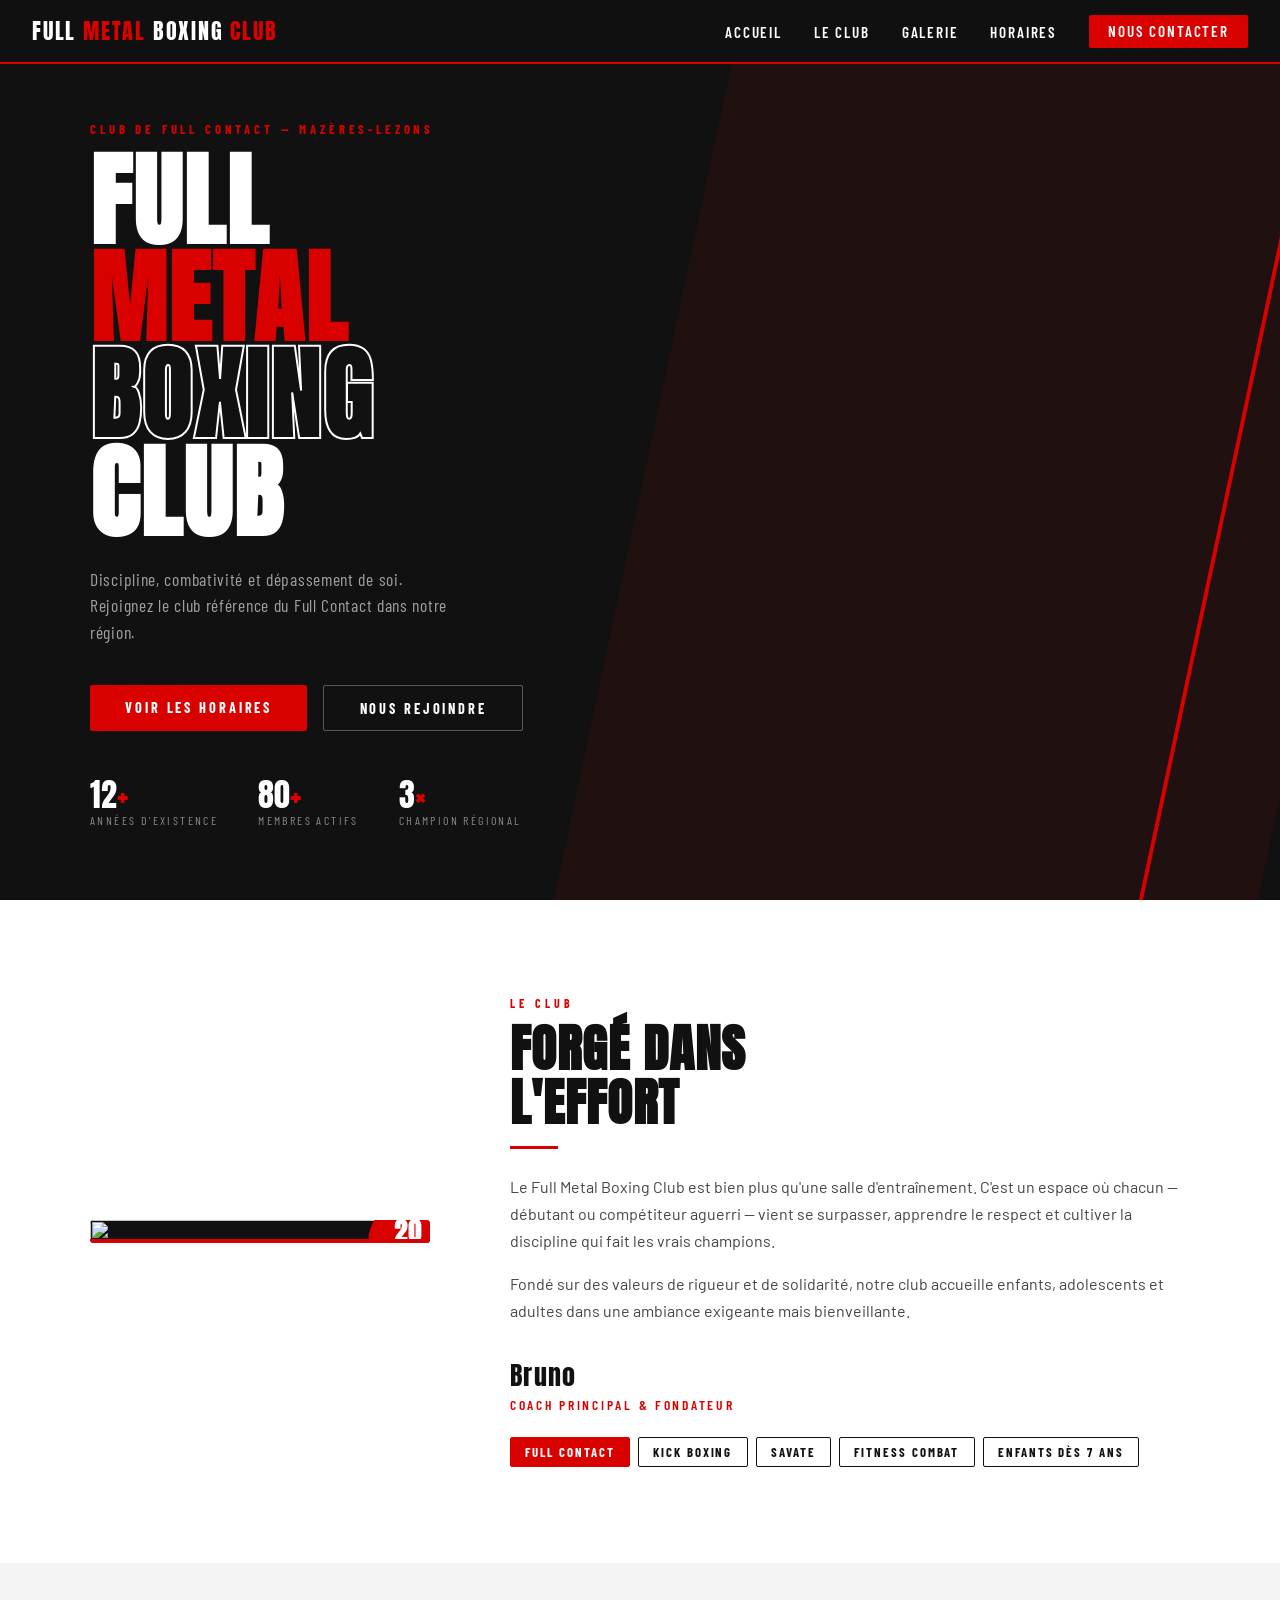
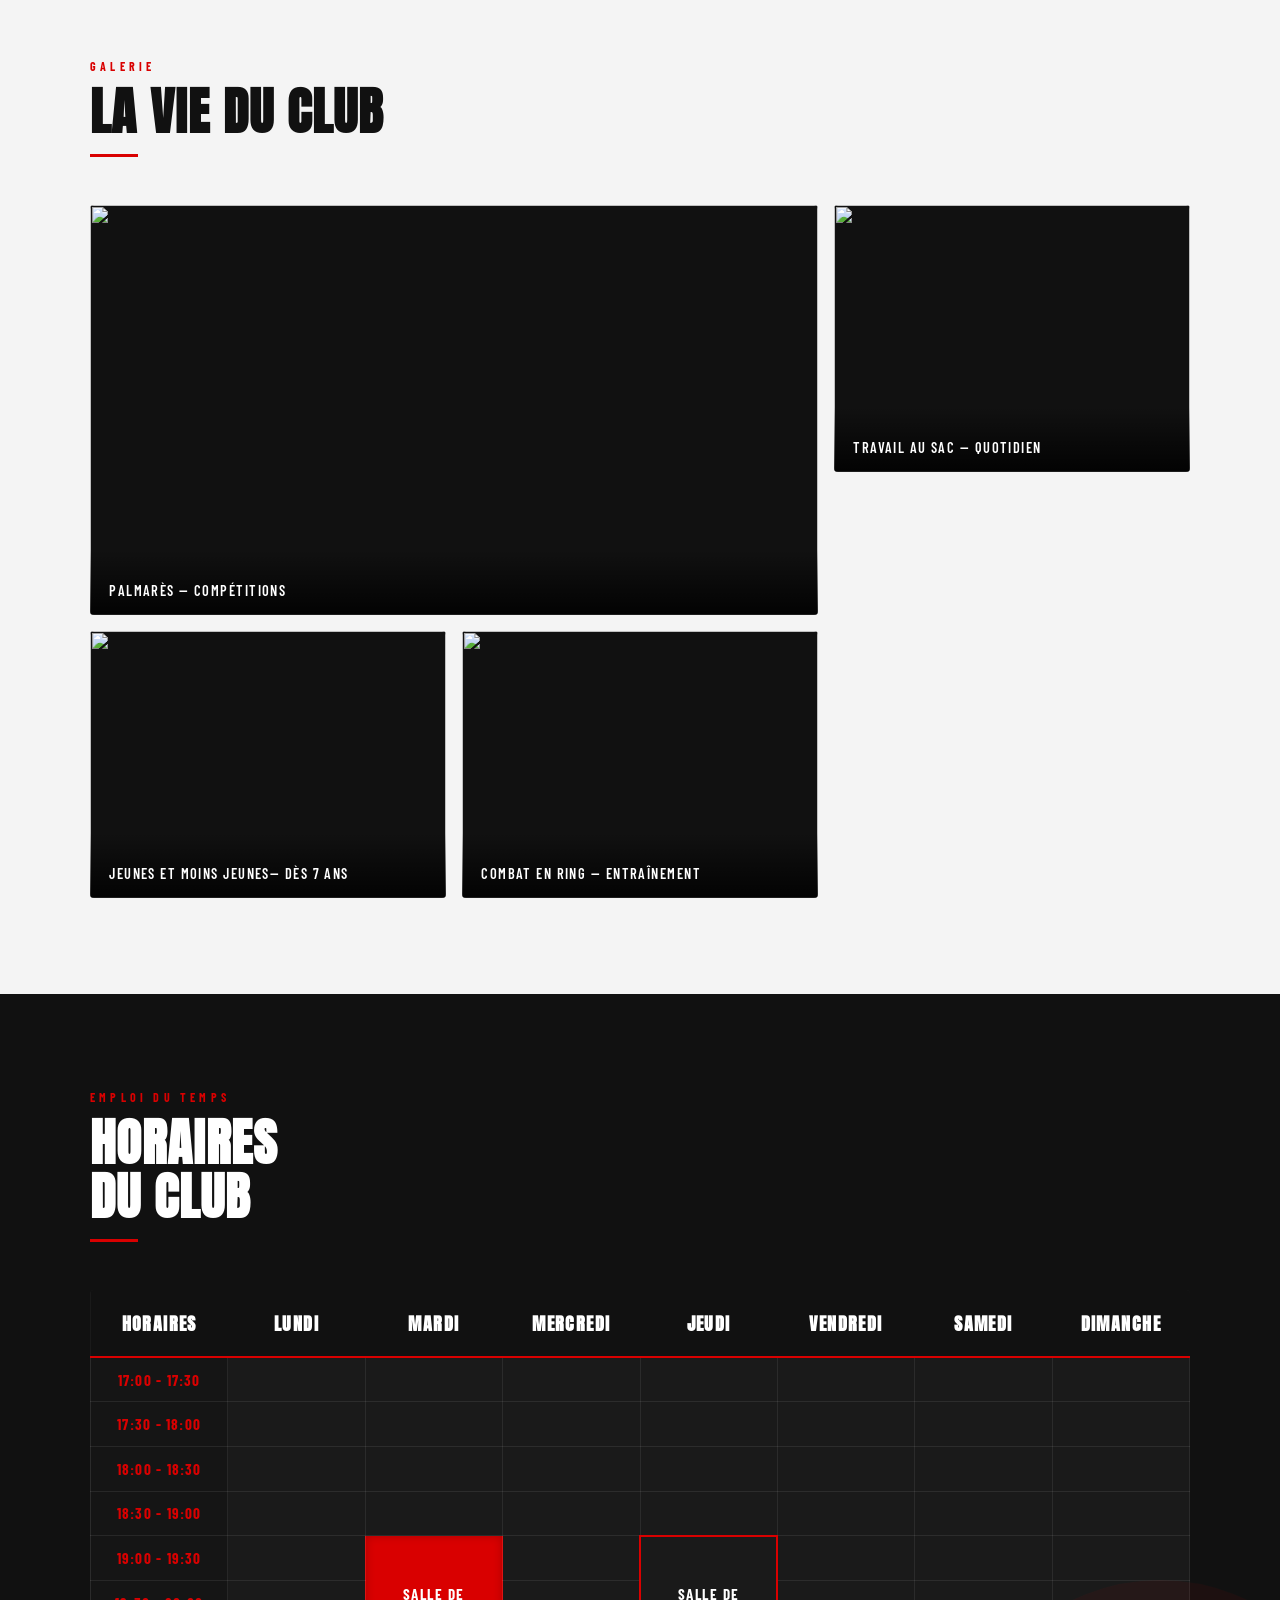
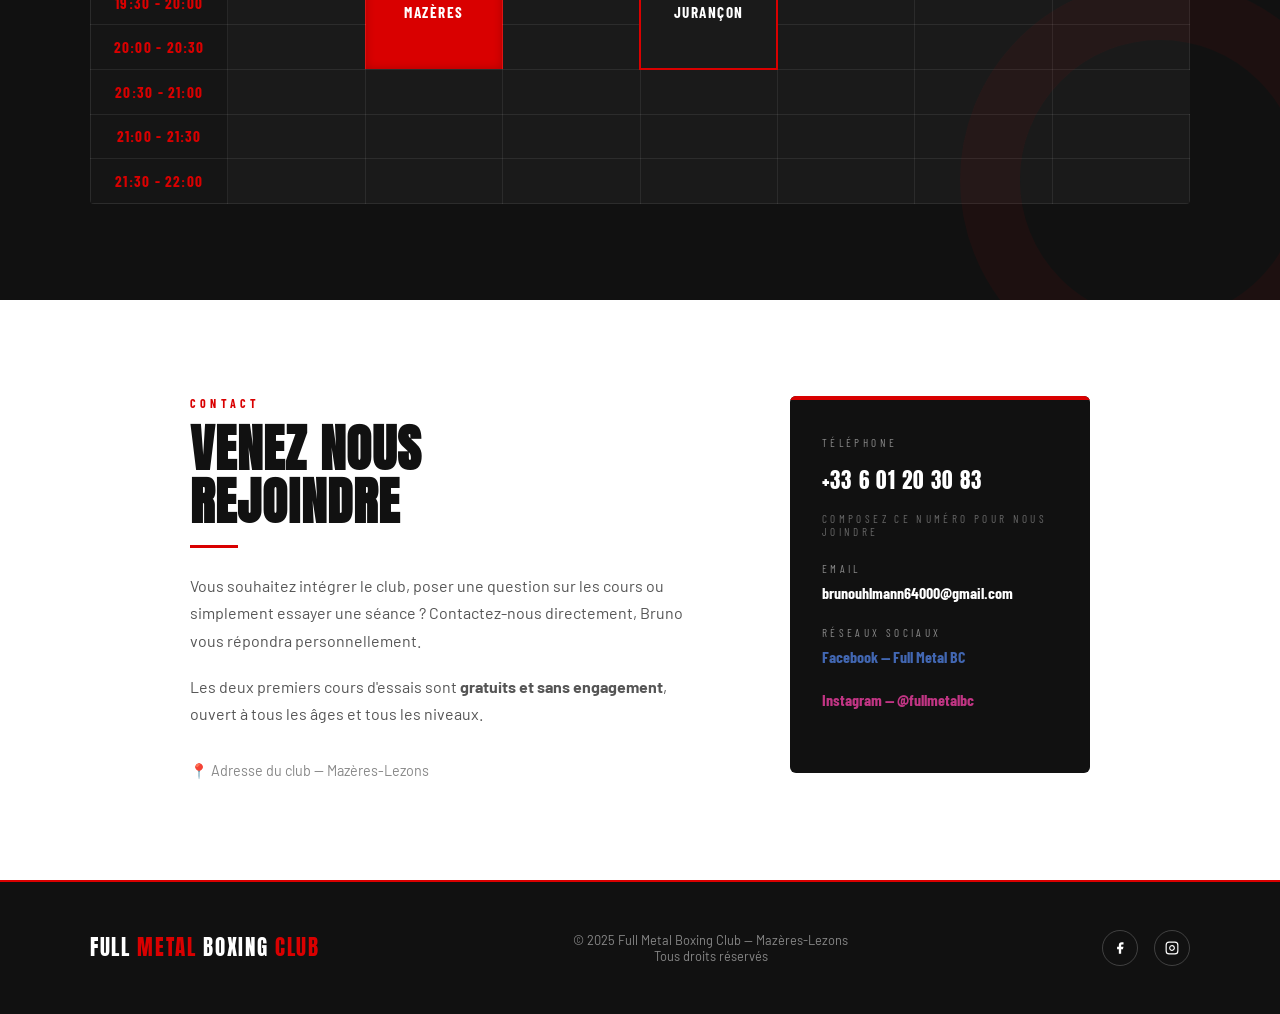
==== index.html @ f21620c0 "Rename siteboxe.html to index.html" ====
<!DOCTYPE html>
<html lang="fr">
<head>
  <meta charset="UTF-8" />
  <meta name="viewport" content="width=device-width, initial-scale=1.0" />
  <title>Full Metal Boxing Club</title>
  <link href="https://fonts.googleapis.com/css2?family=Anton&family=Barlow+Condensed:wght@400;600;700&family=Barlow:wght@400;500&display=swap" rel="stylesheet" />
 <link href="site.css" rel="stylesheet" />

</head>
<body>

<!-- ── NAVIGATION ──────────────────────────────────────────── -->
<nav>
  <div class="nav-logo">FULL <span>METAL</span> BOXING <span>CLUB</span></div>
  <ul class="nav-links">
    <li><a href="#accueil">Accueil</a></li>
    <li><a href="#about">Le Club</a></li>
    <li><a href="#galerie">Galerie</a></li>
    <li><a href="#horaires">Horaires</a></li>
    <li><a href="#contact" class="nav-cta">Nous Contacter</a></li>
  </ul>
  <button class="hamburger" aria-label="Menu" onclick="toggleMenu()">
    <span></span><span></span><span></span>
  </button>
</nav>

<div class="mobile-menu" id="mobileMenu">
  <a href="#accueil" onclick="closeMenu()">Accueil</a>
  <a href="#about" onclick="closeMenu()">Le Club</a>
  <a href="#galerie" onclick="closeMenu()">Galerie</a>
  <a href="#horaires" onclick="closeMenu()">Horaires</a>
  <a href="#contact" onclick="closeMenu()">Nous Contacter</a>
</div>

<!-- ── HERO ────────────────────────────────────────────────── -->
<section id="accueil">
  <div class="hero-inner">
    <div class="hero-text">
      <div class="hero-eyebrow">Club de Full Contact — Mazères-Lezons</div>
      <h1 class="hero-title">
        FULL<br>
        <span class="line-red">METAL</span><br>
        <span class="line-outline">BOXING</span><br>
              <h1 class="hero-title">CLUB
      </h1>
      <p class="hero-sub">Discipline, combativité et dépassement de soi. Rejoignez le club référence du Full Contact dans notre région.</p>
      <div class="hero-actions">
        <a href="#horaires" class="btn-primary">Voir les Horaires</a>
        <a href="#contact" class="btn-secondary">Nous Rejoindre</a>
      </div>
      <div class="hero-stats">
        <div class="stat-item">
          <div class="stat-num">12<span>+</span></div>
          <div class="stat-label">Années d'existence</div>
        </div>
        <div class="stat-item">
          <div class="stat-num">80<span>+</span></div>
          <div class="stat-label">Membres actifs</div>
        </div>
        <div class="stat-item">
          <div class="stat-num">3<span>×</span></div>
          <div class="stat-label">Champion régional</div>
        </div>
      </div>
    </div>

    <!-- Fighter silhouette illustration -->
    <div class="hero-fighter">
    </div>
  </div>
</section>

<!-- ── ABOUT ───────────────────────────────────────────────── -->
<section id="about">
  <div class="about-inner">
    <div class="about-visual">
      <div class="about-card">
        <!-- Coach illustration -->
        <img src="bruno.png">
        <div class="about-badge">
          <strong>20</strong>ans<br>d'exp.
        </div>
      </div>
    </div>

    <div class="about-text">
      <div class="section-label">Le Club</div>
      <h2 class="section-title">FORGÉ DANS<br>L'EFFORT</h2>
      <div class="section-divider"></div>
      <p>Le Full Metal Boxing Club est bien plus qu'une salle d'entraînement. C'est un espace où chacun — débutant ou compétiteur aguerri — vient se surpasser, apprendre le respect et cultiver la discipline qui fait les vrais champions.</p>
      <p>Fondé sur des valeurs de rigueur et de solidarité, notre club accueille enfants, adolescents et adultes dans une ambiance exigeante mais bienveillante.</p>

      <div class="coach-name">Bruno</div>
      <div class="coach-title">Coach Principal & Fondateur</div>

      <div class="tags">
        <span class="tag red">Full Contact</span>
        <span class="tag">Kick Boxing</span>
        <span class="tag">Savate</span>
        <span class="tag">Fitness Combat</span>
        <span class="tag">Enfants dès 7 ans</span>
      </div>
    </div>
  </div>
</section>

<!-- ── GALLERY ─────────────────────────────────────────────── -->
<section id="galerie">
  <div class="gallery-header">
    <div class="section-label">Galerie</div>
    <h2 class="section-title">LA VIE DU CLUB</h2>
    <div class="section-divider"></div>
  </div>

  <div class="gallery-grid">
    <!-- Image 1: Large – ring action -->
    <div class="gallery-item">
        <img src="Photo-club.jpg">
      <div class="gallery-caption">Palmarès — Compétitions</div>
    </div>

    <!-- Image 2: Training -->
    <div class="gallery-item">
        <img src="https://imgs.search.brave.com/ur4WXr38oiUeTUWGbRAAv54osdwtj51HZJT8oX3I-EU/rs:fit:860:0:0:0/g:ce/aHR0cHM6Ly9ib3hp/bmdjZW50ZXIuZnIv/d3AtY29udGVudC91/cGxvYWRzLzIwMjQv/MDMvYm94ZS1hbmds/YWlzZS1jbHViLWJv/eGUtdG91bG91c2Ut/Ym94aW5nLWNlbnRl/ci0zLndlYnA">
      <div class="gallery-caption">Travail au sac — Quotidien</div>
    </div>

    <!-- Image 3: Kids training -->
    <div class="gallery-item">
      <img src="https://imgs.search.brave.com/2d6A0PJut9luDcoxiOWIarThmjXk-1n6oBH-GKm2g9Y/rs:fit:860:0:0:0/g:ce/aHR0cHM6Ly9ib3hp/bmdjZW50ZXIuZnIv/d3AtY29udGVudC91/cGxvYWRzLzIwMjQv/MDMvYm94ZS1lZHVj/YXRpdmUtY2x1Yi1k/ZS1ib3hlLXRvdWxv/dXNlLTEud2VicA">
      <div class="gallery-caption">Jeunes et moins Jeunes— Dès 7 ans</div>
    </div>

    <!-- Image 4: Trophy / competition -->
    <div class="gallery-item">
        <img src="https://imgs.search.brave.com/r8SF0jiss8-bc_AZXaRRWN02CEh8RWWBE5Y6_iX8r9c/rs:fit:860:0:0:0/g:ce/aHR0cHM6Ly9tZWRp/YS5nZXR0eWltYWdl/cy5jb20vaWQvMTI5/OTEyNTA5Mi9mci9w/aG90by9jbHViLWRl/LWJveGUuanBnP3M9/NjEyeDYxMiZ3PTAm/az0yMCZjPWR3X3NN/dERlVFVDTkVTaVBn/S3FGOGxubFJlcG9S/dkRRcnduQ2NIVTE0/d0E9">
      <div class="gallery-caption">Combat en ring — Entraînement</div>
    </div>
  </div>
</section>

<!-- ── SCHEDULE ────────────────────────────────────────────── -->
<section id="horaires">
  <div class="schedule-header">
    <div class="section-label" style="color:var(--red)">Emploi du temps</div>
    <h2 class="section-title" style="color:white">HORAIRES<br>DU CLUB</h2>
    <div class="section-divider"></div>
  </div>

  <div class="schedule-grid">


<table>
    <thead>
        <tr>
            <th>Horaires</th>
            <th>Lundi</th>
            <th>Mardi</th>
            <th>Mercredi</th>
            <th>Jeudi</th>
            <th>Vendredi</th>
            <th>Samedi</th>
            <th>Dimanche</th>
        </tr>
    </thead>
    <tbody>
        <tr>
            <td>17:00 - 17:30</td>
            <td></td>
            <td></td>
            <td></td>
            <td></td>
            <td></td>
            <td></td>
            <td></td>
        </tr>
        <tr>
            <td>17:30 - 18:00</td>
            <td></td>
            <td></td>
            <td></td>
            <td></td>
            <td></td>
            <td></td>
            <td></td>
        </tr>
        <tr>
            <td>18:00 - 18:30</td>
            <td></td>
            <td></td>
            <td></td>
            <td></td>
            <td></td>
            <td></td>
            <td></td>
        </tr>
        <tr>
            <td>18:30 - 19:00</td>
            <td></td>
            <td></td>
            <td></td>
            <td></td>
            <td></td>
            <td></td>
            <td></td>
        </tr>
        <tr>
            <td>19:00 - 19:30</td>
            <td></td>
            <td class="entrainement-Mazeres" rowspan="3">Salle de Mazères</td>
            <td></td>
             <td class="entrainement-Jurancon" rowspan="3">Salle de Jurançon</td>
            <td></td>
            <td></td>
            <td></td>
        </tr>
        <tr>
            <td>19:30 - 20:00</td>
            <td></td>
            <td></td>
           
            <td></td>
            <td></td>
            <td></td>
        </tr>
        <tr>
            <td>20:00 - 20:30</td>
            <td></td>
            <td></td>
            <td></td>
            <td></td>
            <td></td>
        </tr>
        <tr>
            <td>20:30 - 21:00</td>
            <td></td>
            <td></td>
            <td></td>
            <td></td>
            <td></td>
            <td></td>
        </tr>
        <tr>
            <td>21:00 - 21:30</td>
            <td></td>
            <td></td>
            <td></td>
            <td></td>
            <td></td>
            <td></td>
            <td></td>
        </tr>
        <tr>
            <td>21:30 - 22:00</td>
            <td></td>
            <td></td>
            <td></td>
            <td></td>
            <td></td>
            <td></td>
            <td></td>
        </tr>
    </tbody>
</table>
</div>


</section>

<!-- ── CONTACT ─────────────────────────────────────────────── -->
<section id="contact">
  <div class="contact-inner">
    <div class="contact-text">
      <div class="section-label">Contact</div>
      <h2 class="section-title">VENEZ NOUS<br>REJOINDRE</h2>
      <div class="section-divider"></div>
      <p>Vous souhaitez intégrer le club, poser une question sur les cours ou simplement essayer une séance ? Contactez-nous directement, Bruno vous répondra personnellement.</p>
      <p>Les deux premiers cours d'essais sont <strong>gratuits et sans engagement</strong>, ouvert à tous les âges et tous les niveaux.</p>
      <p style="margin-top:2rem; font-size:0.9rem; color:#888;">
        📍 Adresse du club — Mazères-Lezons <br>
      </p>
    </div>

    <div class="contact-card">
      <div class="contact-label">Téléphone</div>
      <!-- Desktop: show number -->
      <div class="desktop-only">
        <div class="phone-display">+33 6 01 20 30 83</div>
        <div class="contact-label" style="margin-top:0.5rem; font-size:0.7rem; color:#666;">Composez ce numéro pour nous joindre</div>
      </div>
      <!-- Mobile: tap to call button -->
      <a href="tel:+33601203083" class="btn-call mobile-only">
        <svg width="18" height="18" viewBox="0 0 24 24" fill="none" stroke="currentColor" stroke-width="2.5" stroke-linecap="round" stroke-linejoin="round"><path d="M22 16.92v3a2 2 0 0 1-2.18 2 19.79 19.79 0 0 1-8.63-3.07A19.5 19.5 0 0 1 4.69 13.5a19.79 19.79 0 0 1-3.07-8.67A2 2 0 0 1 3.6 2.69h3a2 2 0 0 1 2 1.72c.127.96.361 1.903.7 2.81a2 2 0 0 1-.45 2.11L7.91 10.3a16 16 0 0 0 6 6l.91-.9a2 2 0 0 1 2.11-.45c.907.339 1.85.573 2.81.7a2 2 0 0 1 1.72 2.02z"/></svg>
        Appeler Bruno
      </a>

      <div style="margin-top:1.5rem">
        <div class="contact-label">Email</div>
        <a href="mailto:brunouhlmann64000@gmail.com" class="contact-value">brunouhlmann64000@gmail.com</a>
      </div>

      <div>
        <div class="contact-label">Réseaux sociaux</div>
        <a href="#" class="contact-value" style="color: #4267B2;">Facebook — Full Metal BC</a>
        <a href="#" class="contact-value" style="color: #C13584;">Instagram — @fullmetalbc</a>
      </div>
    </div>
  </div>
</section>

<!-- ── FOOTER ──────────────────────────────────────────────── -->
<footer>
  <div class="footer-inner">
    <div class="footer-logo">FULL <span>METAL</span> BOXING <span>CLUB</span></div>
    <div class="footer-copy">© 2025 Full Metal Boxing Club — Mazères-Lezons<br>Tous droits réservés</div>
    <div class="footer-social">
      <a href="#" class="social-link" aria-label="Facebook">
        <svg width="14" height="14" viewBox="0 0 24 24" fill="currentColor"><path d="M18 2h-3a5 5 0 0 0-5 5v3H7v4h3v8h4v-8h3l1-4h-4V7a1 1 0 0 1 1-1h3z"/></svg>
      </a>
      <a href="#" class="social-link" aria-label="Instagram">
        <svg width="14" height="14" viewBox="0 0 24 24" fill="none" stroke="currentColor" stroke-width="2"><rect x="2" y="2" width="20" height="20" rx="5" ry="5"/><path d="M16 11.37A4 4 0 1 1 12.63 8 4 4 0 0 1 16 11.37z"/><line x1="17.5" y1="6.5" x2="17.51" y2="6.5"/></svg>
      </a>
    </div>
  </div>
</footer>

<script>
  function toggleMenu() {
    document.getElementById('mobileMenu').classList.toggle('open');
  }
  function closeMenu() {
    document.getElementById('mobileMenu').classList.remove('open');
  }
  // Close menu on outside click
  document.addEventListener('click', function(e) {
    const menu = document.getElementById('mobileMenu');
    const ham = document.querySelector('.hamburger');
    if (menu.classList.contains('open') && !menu.contains(e.target) && !ham.contains(e.target)) {
      menu.classList.remove('open');
    }
  });
</script>
</body>
</html>
---- site.css ----
*, *::before, *::after { box-sizing: border-box; margin: 0; padding: 0; }

    :root {
      --red:    #D90000;
      --black:  #111111;
      --white:  #FFFFFF;
      --offwhite: #F4F4F4;
      --gray:   #888888;
      --red-dark: #A30000;
    }

    html { scroll-behavior: smooth; }

    body {
      font-family: 'Barlow', sans-serif;
      background: var(--white);
      color: var(--black);
      overflow-x: hidden;
    }

    /* ── NAV ─────────────────────────────────────────── */
    nav {
      position: fixed; top: 0; left: 0; width: 100%; z-index: 100;
      background: rgba(17,17,17,0.96);
      backdrop-filter: blur(6px);
      display: flex; align-items: center; justify-content: space-between;
      padding: 0 2rem;
      height: 64px;
      border-bottom: 2px solid var(--red);
    }

    .nav-logo {
      font-family: 'Anton', sans-serif;
      font-size: 1.4rem;
      letter-spacing: 0.08em;
      color: var(--white);
      line-height: 1;
    }
    .nav-logo span { color: var(--red); }

    .nav-links {
      display: flex; gap: 2rem; list-style: none;
    }
    .nav-links a {
      font-family: 'Barlow Condensed', sans-serif;
      font-weight: 600;
      font-size: 0.95rem;
      letter-spacing: 0.12em;
      text-transform: uppercase;
      color: var(--white);
      text-decoration: none;
      transition: color .2s;
    }
    .nav-links a:hover { color: var(--red); }

    .nav-cta {
      background: var(--red);
      color: var(--white) !important;
      padding: 0.45rem 1.2rem;
      border-radius: 2px;
    }
    .nav-cta:hover { background: var(--red-dark); color: var(--white) !important; }

    .hamburger {
      display: none; flex-direction: column; gap: 5px; cursor: pointer;
      background: none; border: none; padding: 4px;
    }
    .hamburger span {
      display: block; width: 26px; height: 2px; background: var(--white);
      transition: all .3s;
    }

    .mobile-menu {
      display: none; flex-direction: column;
      background: var(--black);
      position: fixed; top: 64px; left: 0; width: 100%;
      padding: 1rem 0;
      border-top: 2px solid var(--red);
      z-index: 99;
    }
    .mobile-menu.open { display: flex; }
    .mobile-menu a {
      font-family: 'Barlow Condensed', sans-serif;
      font-weight: 600;
      font-size: 1.05rem;
      letter-spacing: 0.12em;
      text-transform: uppercase;
      color: var(--white);
      text-decoration: none;
      padding: 0.85rem 2rem;
      border-bottom: 1px solid rgba(255,255,255,0.07);
      transition: background .2s, color .2s;
    }
    .mobile-menu a:hover { background: var(--red); }

    /* ── HERO ─────────────────────────────────────────── */
    #accueil {
      min-height: 100vh;
      background: var(--black);
      display: flex; align-items: center; justify-content: center;
      position: relative; overflow: hidden;
      padding: 80px 2rem 2rem;
    }

    /* Diagonal red slash — signature design element */
    #accueil::before {
      content: '';
      position: absolute;
      top: -10%; right: -5%;
      width: 55%; height: 130%;
      background: var(--red);
      transform: skewX(-12deg);
      opacity: 0.08;
      pointer-events: none;
    }
    #accueil::after {
      content: '';
      position: absolute;
      top: -10%; right: 4%;
      width: 4px; height: 130%;
      background: var(--red);
      transform: skewX(-12deg);
      pointer-events: none;
    }

    .hero-inner {
      display: flex; align-items: center; justify-content: space-between;
      gap: 3rem; width: 100%; max-width: 1100px; margin: 0 auto;
    }

    .hero-text { flex: 1; }

    .hero-eyebrow {
      font-family: 'Barlow Condensed', sans-serif;
      font-weight: 700;
      font-size: 0.8rem;
      letter-spacing: 0.3em;
      text-transform: uppercase;
      color: var(--red);
      margin-bottom: 1rem;
    }

    .hero-title {
      font-family: 'Anton', sans-serif;
      font-size: clamp(3rem, 8vw, 6.5rem);
      line-height: 0.95;
      letter-spacing: 0.02em;
      text-transform: uppercase;
      color: var(--white);
    }
    .hero-title .line-red { color: var(--red); }
    .hero-title .line-outline {
      -webkit-text-stroke: 2px var(--white);
      color: transparent;
    }

    .hero-sub {
      margin-top: 1.5rem;
      font-family: 'Barlow Condensed', sans-serif;
      font-size: 1.1rem;
      font-weight: 400;
      color: rgba(255,255,255,0.6);
      letter-spacing: 0.04em;
      max-width: 380px;
      line-height: 1.5;
    }

    .hero-actions {
      margin-top: 2.5rem;
      display: flex; gap: 1rem; flex-wrap: wrap;
    }

    .btn-primary {
      font-family: 'Barlow Condensed', sans-serif;
      font-weight: 700;
      font-size: 0.9rem;
      letter-spacing: 0.2em;
      text-transform: uppercase;
      background: var(--red);
      color: var(--white);
      padding: 0.85rem 2.2rem;
      border: none; border-radius: 2px;
      cursor: pointer; text-decoration: none;
      transition: background .2s, transform .15s;
      display: inline-block;
    }
    .btn-primary:hover { background: var(--red-dark); transform: translateY(-2px); }

    .btn-secondary {
      font-family: 'Barlow Condensed', sans-serif;
      font-weight: 700;
      font-size: 0.9rem;
      letter-spacing: 0.2em;
      text-transform: uppercase;
      background: transparent;
      color: var(--white);
      padding: 0.85rem 2.2rem;
      border: 1.5px solid rgba(255,255,255,0.3);
      border-radius: 2px;
      cursor: pointer; text-decoration: none;
      transition: border-color .2s, color .2s;
      display: inline-block;
    }
    .btn-secondary:hover { border-color: var(--white); }

    /* Fighter SVG illustration */
    .hero-fighter {
      flex: 0 0 auto;
      width: clamp(220px, 35vw, 380px);
      display: flex; align-items: flex-end; justify-content: center;
      position: relative;
    }
    .hero-fighter svg { width: 100%; height: auto; }

    /* Stats bar */
    .hero-stats {
      margin-top: 3rem;
      display: flex; gap: 2.5rem;
    }
    .stat-item { }
    .stat-num {
      font-family: 'Anton', sans-serif;
      font-size: 2rem;
      color: var(--white);
      line-height: 1;
    }
    .stat-num span { color: var(--red); }
    .stat-label {
      font-family: 'Barlow Condensed', sans-serif;
      font-size: 0.75rem;
      letter-spacing: 0.2em;
      text-transform: uppercase;
      color: var(--gray);
      margin-top: 2px;
    }

    /* ── SECTION SHARED ───────────────────────────────── */
    section { scroll-margin-top: 64px; }

    .section-label {
      font-family: 'Barlow Condensed', sans-serif;
      font-weight: 700;
      font-size: 0.75rem;
      letter-spacing: 0.35em;
      text-transform: uppercase;
      color: var(--red);
      margin-bottom: 0.75rem;
    }
    .section-title {
      font-family: 'Anton', sans-serif;
      font-size: clamp(2rem, 5vw, 3.2rem);
      letter-spacing: 0.02em;
      text-transform: uppercase;
      line-height: 1.05;
    }
    .section-divider {
      width: 48px; height: 3px; background: var(--red);
      margin: 1rem 0 1.5rem;
    }

    /* ── ABOUT ────────────────────────────────────────── */
    #about {
      padding: 6rem 2rem;
      background: var(--white);
    }
    .about-inner {
      max-width: 1100px; margin: 0 auto;
      display: flex; align-items: center; gap: 5rem;
    }
    .about-visual {
      flex: 0 0 auto;
      width: clamp(220px, 32vw, 340px);
      position: relative;
    }
    .about-card {
      background: var(--black);
      border-radius: 4px;
      overflow: hidden;
      position: relative;
    }
    .about-card::after {
      content: '';
      position: absolute; bottom: 0; left: 0;
      width: 100%; height: 4px;
      background: var(--red);
    }
    .about-card svg { display: block; width: 100%; }
    .about-badge {
      position: absolute; top: -18px; right: -18px;
      width: 80px; height: 80px;
      background: var(--red);
      border-radius: 50%;
      display: flex; align-items: center; justify-content: center;
      flex-direction: column;
      font-family: 'Anton', sans-serif;
      line-height: 1;
      color: var(--white);
      font-size: 0.65rem;
      letter-spacing: 0.05em;
      text-align: center;
      text-transform: uppercase;
    }
    .about-badge strong { font-size: 1.6rem; display: block; }

    .about-text { flex: 1; }
    .about-text p {
      font-size: 1rem;
      line-height: 1.7;
      color: #444;
      margin-bottom: 1rem;
    }
    .coach-name {
      font-family: 'Anton', sans-serif;
      font-size: 1.6rem;
      letter-spacing: 0.05em;
      color: var(--black);
      margin-top: 2rem;
    }
    .coach-title {
      font-family: 'Barlow Condensed', sans-serif;
      font-size: 0.85rem;
      font-weight: 600;
      letter-spacing: 0.2em;
      text-transform: uppercase;
      color: var(--red);
      margin-top: 2px;
    }

    /* disciplines tags */
    .tags { display: flex; flex-wrap: wrap; gap: 0.5rem; margin-top: 1.5rem; }
    .tag {
      font-family: 'Barlow Condensed', sans-serif;
      font-size: 0.8rem;
      font-weight: 700;
      letter-spacing: 0.15em;
      text-transform: uppercase;
      padding: 0.35rem 0.9rem;
      border: 1.5px solid var(--black);
      border-radius: 2px;
      color: var(--black);
    }
    .tag.red { background: var(--red); border-color: var(--red); color: var(--white); }

    /* ── GALLERY ──────────────────────────────────────── */
    #galerie {
      padding: 6rem 2rem;
      background: var(--offwhite);
    }
    .gallery-header { max-width: 1100px; margin: 0 auto 3rem; }

    .gallery-grid {
      max-width: 1100px; margin: 0 auto;
      display: grid;
      grid-template-columns: repeat(3, 1fr);
      grid-template-rows: auto auto;
      gap: 16px;
    }
    .gallery-item {
      background: var(--black);
      border-radius: 4px;
      overflow: hidden;
      position: relative;
      aspect-ratio: 4/3;
    }
    .gallery-item:first-child {
      grid-column: 1 / 3;
      aspect-ratio: 16/9;
    }
    .gallery-item svg { width: 100%; height: 100%; display: block; }
    .gallery-caption {
      position: absolute; bottom: 0; left: 0; right: 0;
      background: linear-gradient(transparent, rgba(0,0,0,0.85));
      padding: 2rem 1.2rem 1rem;
      font-family: 'Barlow Condensed', sans-serif;
      font-weight: 600;
      font-size: 0.9rem;
      letter-spacing: 0.1em;
      text-transform: uppercase;
      color: var(--white);
    }
    .gallery-item::before {
      content: ''; position: absolute; inset: 0;
      opacity: 0; background: var(--red);
      transition: opacity .25s; z-index: 1;
    }
    .gallery-item:hover::before { opacity: 0.12; }

    /* ── SCHEDULE ─────────────────────────────────────── */
    #horaires {
      padding: 6rem 2rem;
      background: var(--black);
      position: relative; overflow: hidden;
    }
    #horaires::before {
      content: '';
      position: absolute; bottom: -80px; right: -80px;
      width: 400px; height: 400px;
      border: 60px solid rgba(217,0,0,0.06);
      border-radius: 50%;
      pointer-events: none;
    }

    .schedule-header { max-width: 1100px; margin: 0 auto 3rem; }
    .schedule-header .section-title { color: var(--white); }

    .schedule-grid {
      max-width: 1100px; margin: 0 auto;
      display: grid;
      grid-template-columns: repeat(auto-fit, minmax(300px, 1fr));
      gap: 20px;
    }

    .day-card {
      background: rgba(255,255,255,0.04);
      border: 1px solid rgba(255,255,255,0.08);
      border-top: 3px solid var(--red);
      border-radius: 4px;
      padding: 1.5rem;
      transition: background .2s;
    }
    .day-card:hover { background: rgba(255,255,255,0.07); }

    .day-name {
      font-family: 'Anton', sans-serif;
      font-size: 1.2rem;
      letter-spacing: 0.08em;
      text-transform: uppercase;
      color: var(--white);
      margin-bottom: 1rem;
    }

    .session {
      display: flex; justify-content: space-between; align-items: flex-start;
      padding: 0.7rem 0;
      border-bottom: 1px solid rgba(255,255,255,0.07);
    }
    .session:last-child { border-bottom: none; }

    .session-time {
      font-family: 'Barlow Condensed', sans-serif;
      font-weight: 700;
      font-size: 0.9rem;
      letter-spacing: 0.08em;
      color: var(--red);
      white-space: nowrap;
      margin-right: 1rem;
      padding-top: 2px;
    }

    .session-info { flex: 1; }
    .session-name {
      font-family: 'Barlow Condensed', sans-serif;
      font-weight: 600;
      font-size: 0.95rem;
      color: var(--white);
    }
    .session-audience {
      font-size: 0.78rem;
      color: var(--gray);
      margin-top: 2px;
    }

    /* ── CONTACT ──────────────────────────────────────── */
    #contact {
      padding: 6rem 2rem;
      background: var(--white);
    }
    .contact-inner {
      max-width: 900px; margin: 0 auto;
      display: flex; align-items: flex-start; gap: 5rem;
    }
    .contact-text { flex: 1; }
    .contact-text p {
      margin-top: 1.2rem;
      font-size: 1rem;
      line-height: 1.7;
      color: #555;
    }

    .contact-card {
      flex: 0 0 300px;
      background: var(--black);
      border-radius: 6px;
      padding: 2.5rem 2rem;
      position: relative;
      overflow: hidden;
    }
    .contact-card::before {
      content: '';
      position: absolute; top: 0; left: 0;
      width: 100%; height: 4px;
      background: var(--red);
    }

    .contact-label {
      font-family: 'Barlow Condensed', sans-serif;
      font-size: 0.7rem;
      letter-spacing: 0.3em;
      text-transform: uppercase;
      color: var(--gray);
      margin-bottom: 0.5rem;
    }
    .contact-value {
      font-family: 'Barlow Condensed', sans-serif;
      font-weight: 700;
      font-size: 1rem;
      color: var(--white);
      margin-bottom: 1.5rem;
      text-decoration: none;
      display: block;
    }
    .contact-value:hover { color: var(--red); }

    /* PHONE BUTTON SMART */
    .btn-call {
      display: flex; align-items: center; gap: 0.7rem;
      font-family: 'Barlow Condensed', sans-serif;
      font-weight: 700;
      font-size: 0.9rem;
      letter-spacing: 0.2em;
      text-transform: uppercase;
      background: var(--red);
      color: var(--white);
      padding: 0.9rem 1.5rem;
      border-radius: 2px;
      text-decoration: none;
      transition: background .2s, transform .15s;
      width: 100%; justify-content: center;
      margin-top: 0.5rem;
    }
    .btn-call:hover { background: var(--red-dark); transform: translateY(-2px); }

    .phone-display {
      font-family: 'Anton', sans-serif;
      font-size: 1.3rem;
      letter-spacing: 0.06em;
      color: var(--white);
      margin: 1rem 0;
    }

    /* Mobile: show call button, hide display number */
    /* Desktop: show display number, hide call button (or make it subtle) */
    .mobile-only { display: none; }
    .desktop-only { display: block; }

    @media (max-width: 600px) {
      .mobile-only { display: flex; }
      .desktop-only { display: none; }
    }

    /* ── FOOTER ───────────────────────────────────────── */
    footer {
      background: var(--black);
      border-top: 2px solid var(--red);
      padding: 3rem 2rem;
    }
    .footer-inner {
      max-width: 1100px; margin: 0 auto;
      display: flex; align-items: center; justify-content: space-between;
      flex-wrap: wrap; gap: 1.5rem;
    }
    .footer-logo {
      font-family: 'Anton', sans-serif;
      font-size: 1.3rem; letter-spacing: 0.08em;
      color: var(--white);
    }
    .footer-logo span { color: var(--red); }
    .footer-copy {
      font-size: 0.8rem; color: var(--gray); text-align: center;
    }
    .footer-social { display: flex; gap: 1rem; align-items: center; }
    .social-link {
      width: 36px; height: 36px;
      border: 1px solid rgba(255,255,255,0.2);
      border-radius: 50%;
      display: flex; align-items: center; justify-content: center;
      color: var(--white); text-decoration: none;
      font-size: 0.75rem;
      transition: border-color .2s, background .2s;
    }
    .social-link:hover { border-color: var(--red); background: var(--red); }

    /* ── RESPONSIVE ───────────────────────────────────── */
    @media (max-width: 900px) {
      .nav-links { display: none; }
      .hamburger { display: flex; }

      .hero-fighter { display: none; }
      .hero-inner { justify-content: center; }
      .hero-text { text-align: center; }
      .hero-sub { max-width: 100%; margin-left: auto; margin-right: auto; }
      .hero-actions { justify-content: center; }
      .hero-stats { justify-content: center; }

      .about-inner { flex-direction: column; gap: 2.5rem; align-items: flex-start; }
      .about-visual { width: 100%; max-width: 360px; }

      .gallery-grid { grid-template-columns: 1fr 1fr; }
      .gallery-item:first-child { grid-column: 1 / 3; }

      .contact-inner { flex-direction: column; gap: 2.5rem; }
      .contact-card { flex: none; width: 100%; max-width: 400px; }
    }

    @media (max-width: 600px) {
      .gallery-grid { grid-template-columns: 1fr; }
      .gallery-item:first-child { grid-column: 1; aspect-ratio: 4/3; }

      .schedule-grid { grid-template-columns: 1fr; }
      .hero-stats { gap: 1.5rem; }

      .footer-inner { flex-direction: column; align-items: flex-start; }
    }

    @media (prefers-reduced-motion: reduce) {
      *, *::before, *::after { transition: none !important; }
    }

/* ── HORAIRES - TABLEAU (Remplacement de l'ancien code) ── */

/* Adapte le conteneur pour éviter que le tableau ne dépasse sur mobile */
/* ── HORAIRES - RESPONSIVE FIX ── */

.schedule-grid {
  display: block;
  width: 100%;
  overflow-x: auto;
  -webkit-overflow-scrolling: touch;
  /* petit indice visuel qu'on peut scroller sur mobile */
}

#horaires table {
  width: 100%;
  min-width: 680px;           /* empêche les colonnes de s'écraser */
  table-layout: fixed;
  border-collapse: collapse;
  background: rgba(255, 255, 255, 0.04);
  border-radius: 4px;
  overflow: hidden;
}

#horaires th,
#horaires td {
  white-space: normal;        /* le texte peut revenir à la ligne proprement */
  word-break: break-word;
}

#horaires th {
  font-family: 'Anton', sans-serif;
  font-size: 1.1rem;
  letter-spacing: 0.08em;
  text-transform: uppercase;
  color: var(--white);
  padding: 1.2rem 1rem;
  border-bottom: 2px solid var(--red);
  background: var(--black);
  text-align: center;
}

#horaires td {
  padding: 0.8rem 0.5rem;
  border: 1px solid rgba(255, 255, 255, 0.08);
  text-align: center;
  color: var(--white);
  font-family: 'Barlow Condensed', sans-serif;
  font-size: 0.95rem;
}

#horaires td:first-child {
  font-weight: 700;
  color: var(--red);
  letter-spacing: 0.08em;
  white-space: nowrap;
  background: rgba(0, 0, 0, 0.2);
}

#horaires tbody tr {
  transition: background 0.2s;
}
#horaires tbody tr:hover {
  background: rgba(255, 255, 255, 0.07);
}

/* Sur petit écran : colonnes plus étroites mais toujours lisibles, on scrolle */
@media (max-width: 768px) {
  #horaires table {
    min-width: 620px;
  }
  #horaires th,
  #horaires td {
    padding: 0.6rem 0.4rem;
    font-size: 0.82rem;
  }
  #horaires th {
    font-size: 0.85rem;
    padding: 0.9rem 0.5rem;
  }
}

/* ── STYLE DES CRÉNEAUX D'ENTRAÎNEMENT ── */

.entrainement-Mazeres {
  background: var(--red);
  color: var(--white) !important;
  font-family: 'Barlow Condensed', sans-serif;
  font-weight: 700;
  text-transform: uppercase;
  letter-spacing: 0.1em;
  border: none !important;
  box-shadow: inset 0 0 10px rgba(0,0,0,0.2);
}

.entrainement-Jurancon {
  background: transparent;
  color: var(--white) !important;
  font-family: 'Barlow Condensed', sans-serif;
  font-weight: 700;
  text-transform: uppercase;
  letter-spacing: 0.1em;
  /* Reprend le style du bouton secondaire */
  border: 2px solid var(--red) !important; 
}



/* Empêche la déformation des images dans les cartes et la galerie */
.about-card img,
.gallery-item img {
  width: 100%;
  height: 100%;
  object-fit: cover;
  display: block;
}
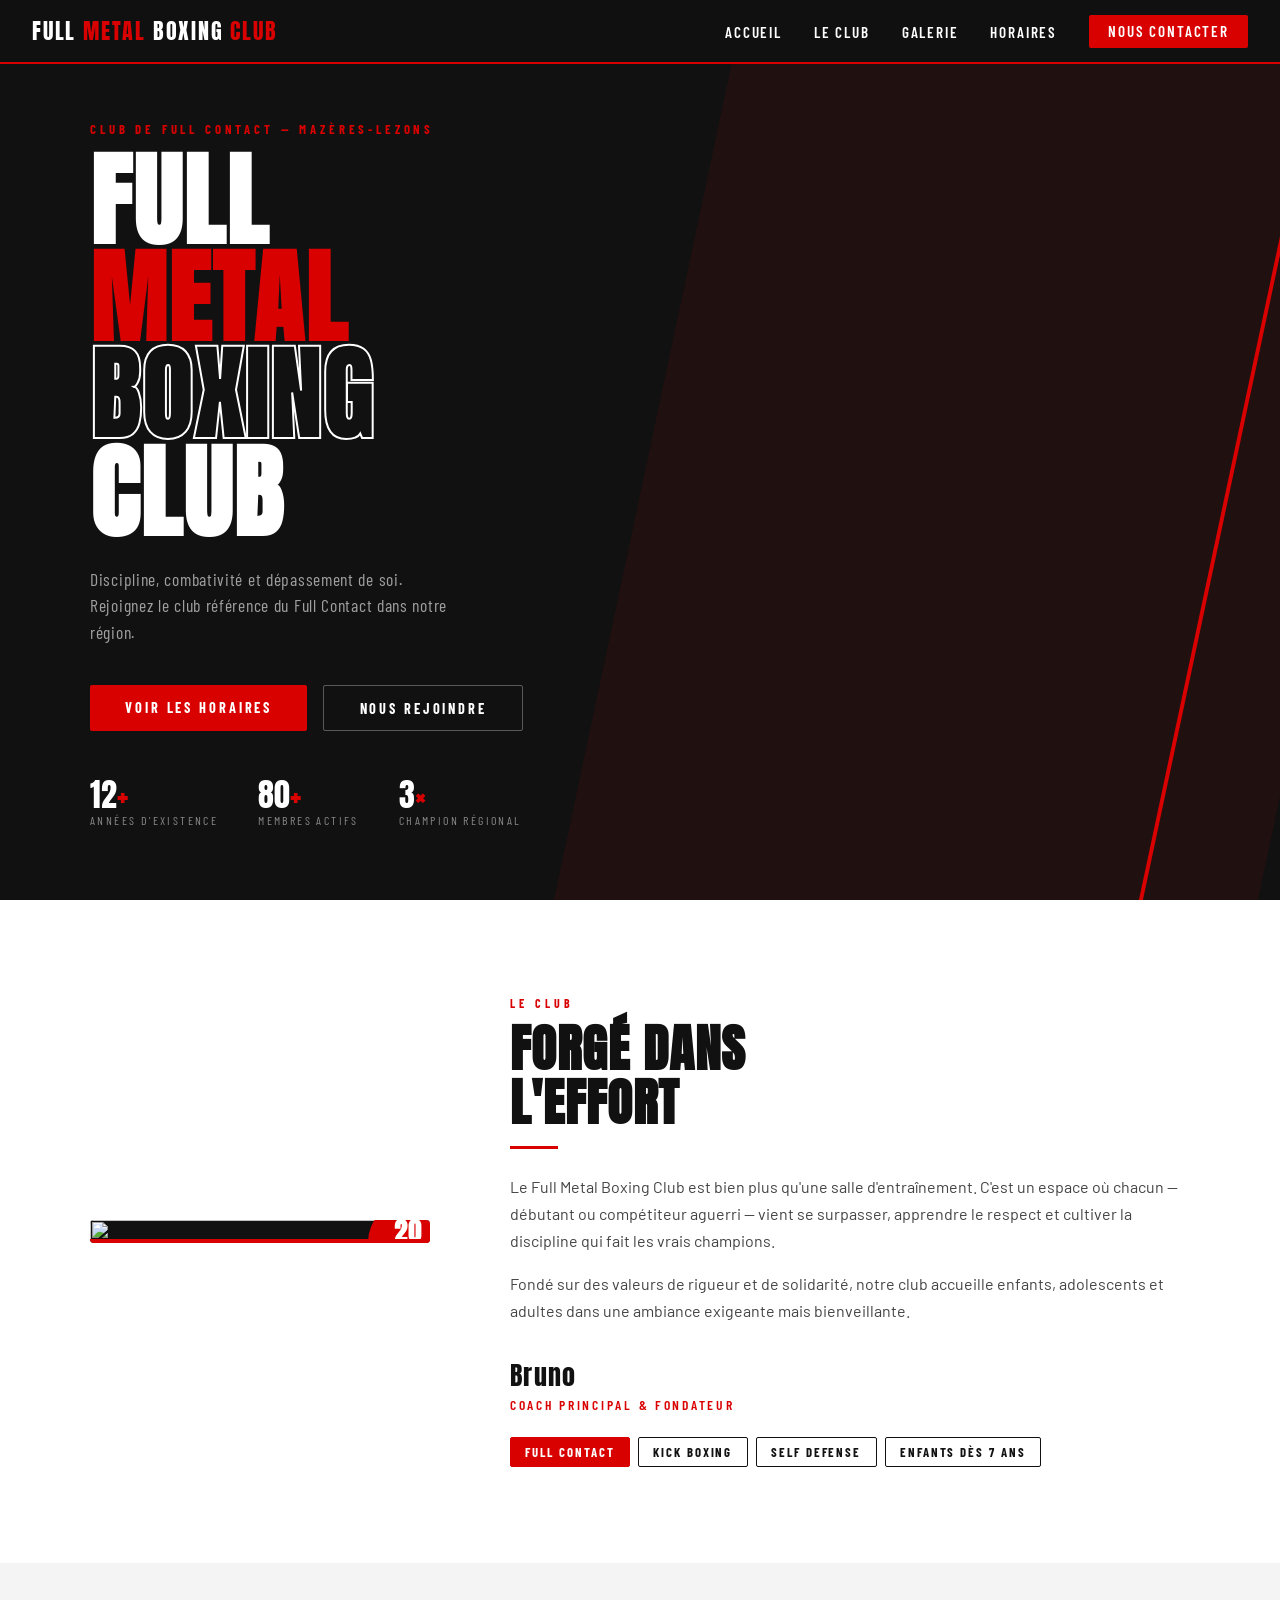
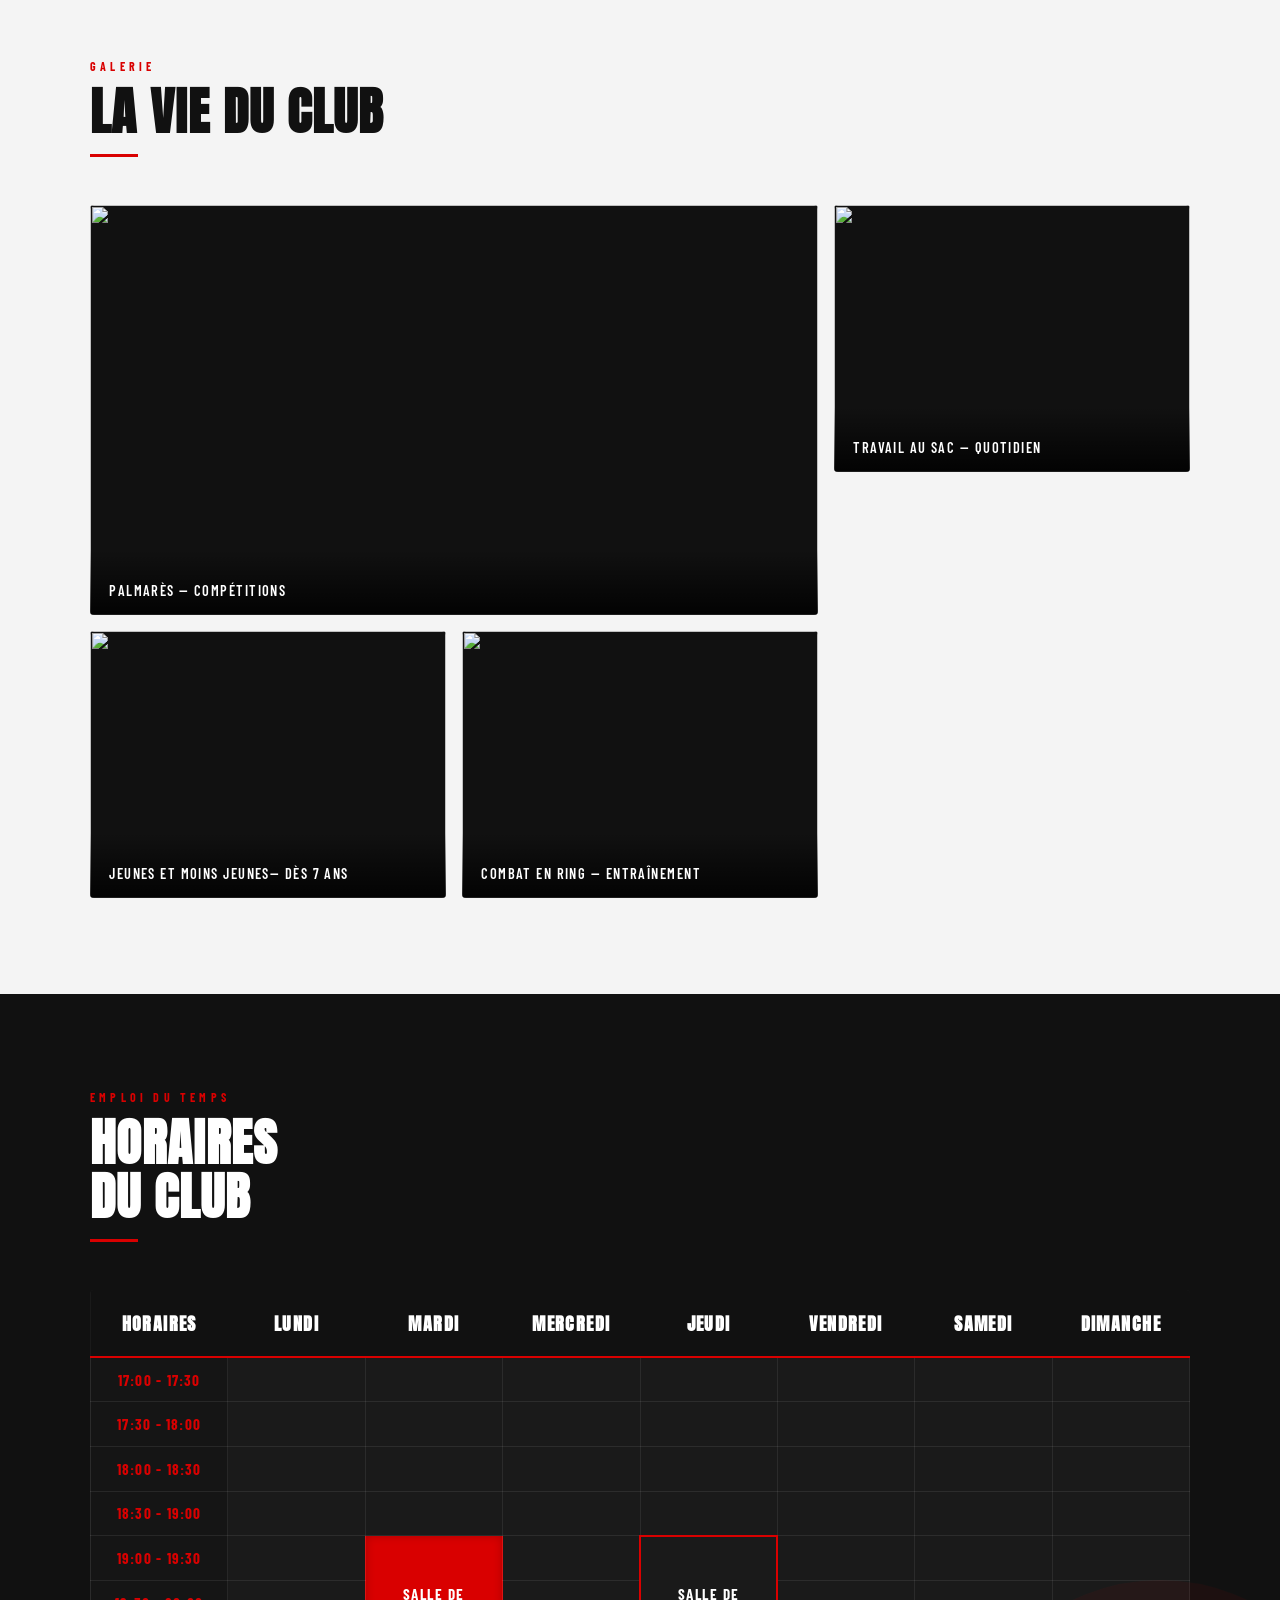
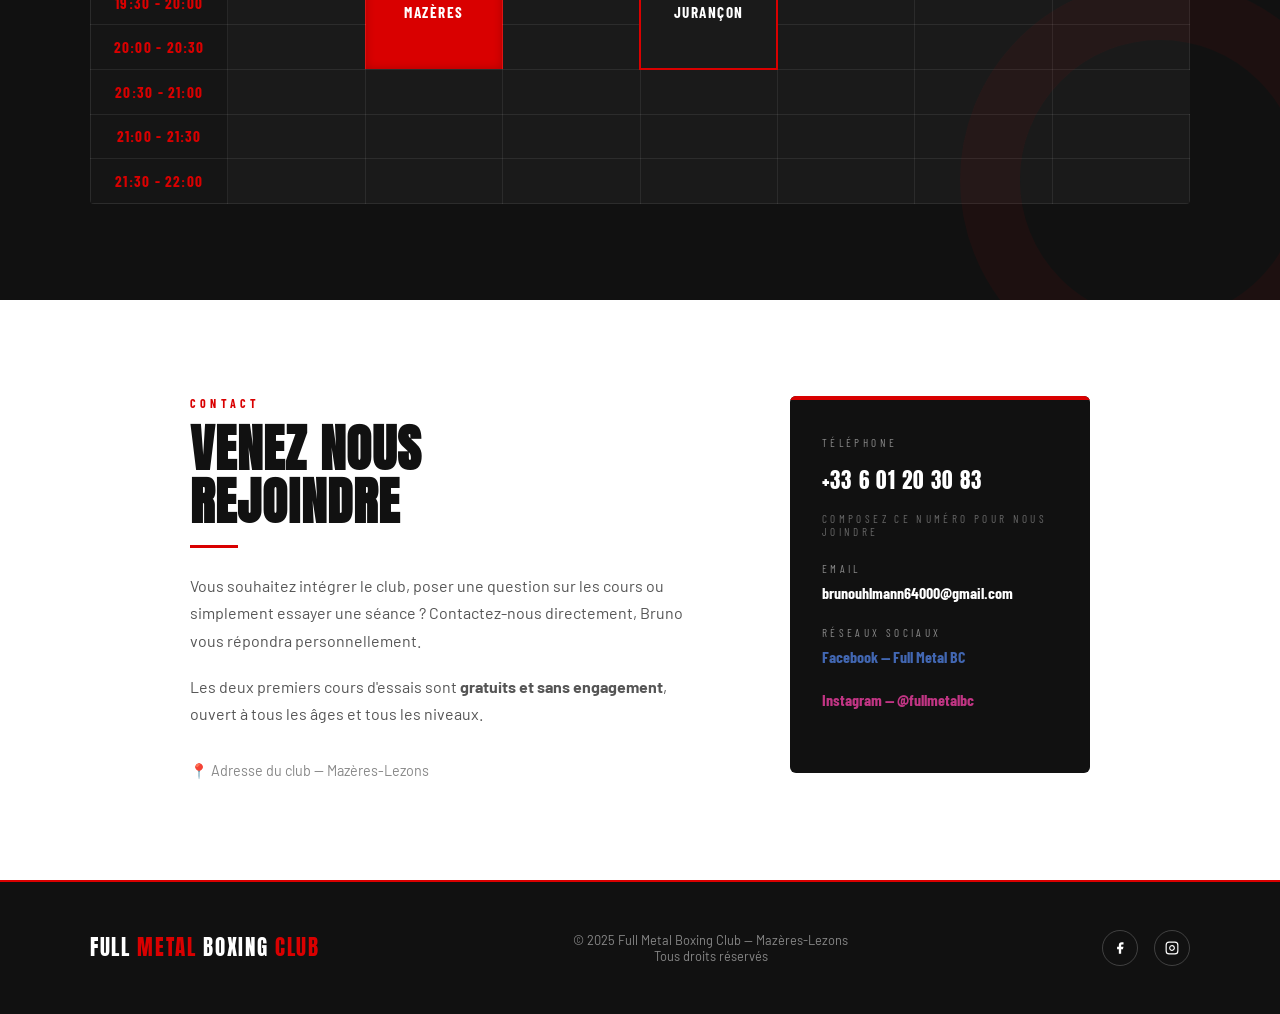
==== commit 7448e058: "ajout images" ====
--- a/index.html
+++ b/index.html
@@ -77,7 +77,7 @@
     <div class="about-visual">
       <div class="about-card">
         <!-- Coach illustration -->
-        <img src="bruno.png">
+        <img src="https://www.shutterstock.com/shutterstock/photos/1069301207/display_1500/stock-vector-boxing-club-logo-vector-template-1069301207.jpg">
         <div class="about-badge">
           <strong>20</strong>ans<br>d'exp.
         </div>
@@ -97,8 +97,7 @@
       <div class="tags">
         <span class="tag red">Full Contact</span>
         <span class="tag">Kick Boxing</span>
-        <span class="tag">Savate</span>
-        <span class="tag">Fitness Combat</span>
+        <span class="tag">Self Defense</span>
         <span class="tag">Enfants dès 7 ans</span>
       </div>
     </div>
@@ -116,7 +115,7 @@
   <div class="gallery-grid">
     <!-- Image 1: Large – ring action -->
     <div class="gallery-item">
-        <img src="Photo-club.jpg">
+        <img src="https://www.ffkarate.fr/wp-content/uploads/2023/01/KARATE_COUPE-DE-FRANCE_LIGHT-ET-FULL-CONTACT_NIMES-458-scaled.jpg">
       <div class="gallery-caption">Palmarès — Compétitions</div>
     </div>
 
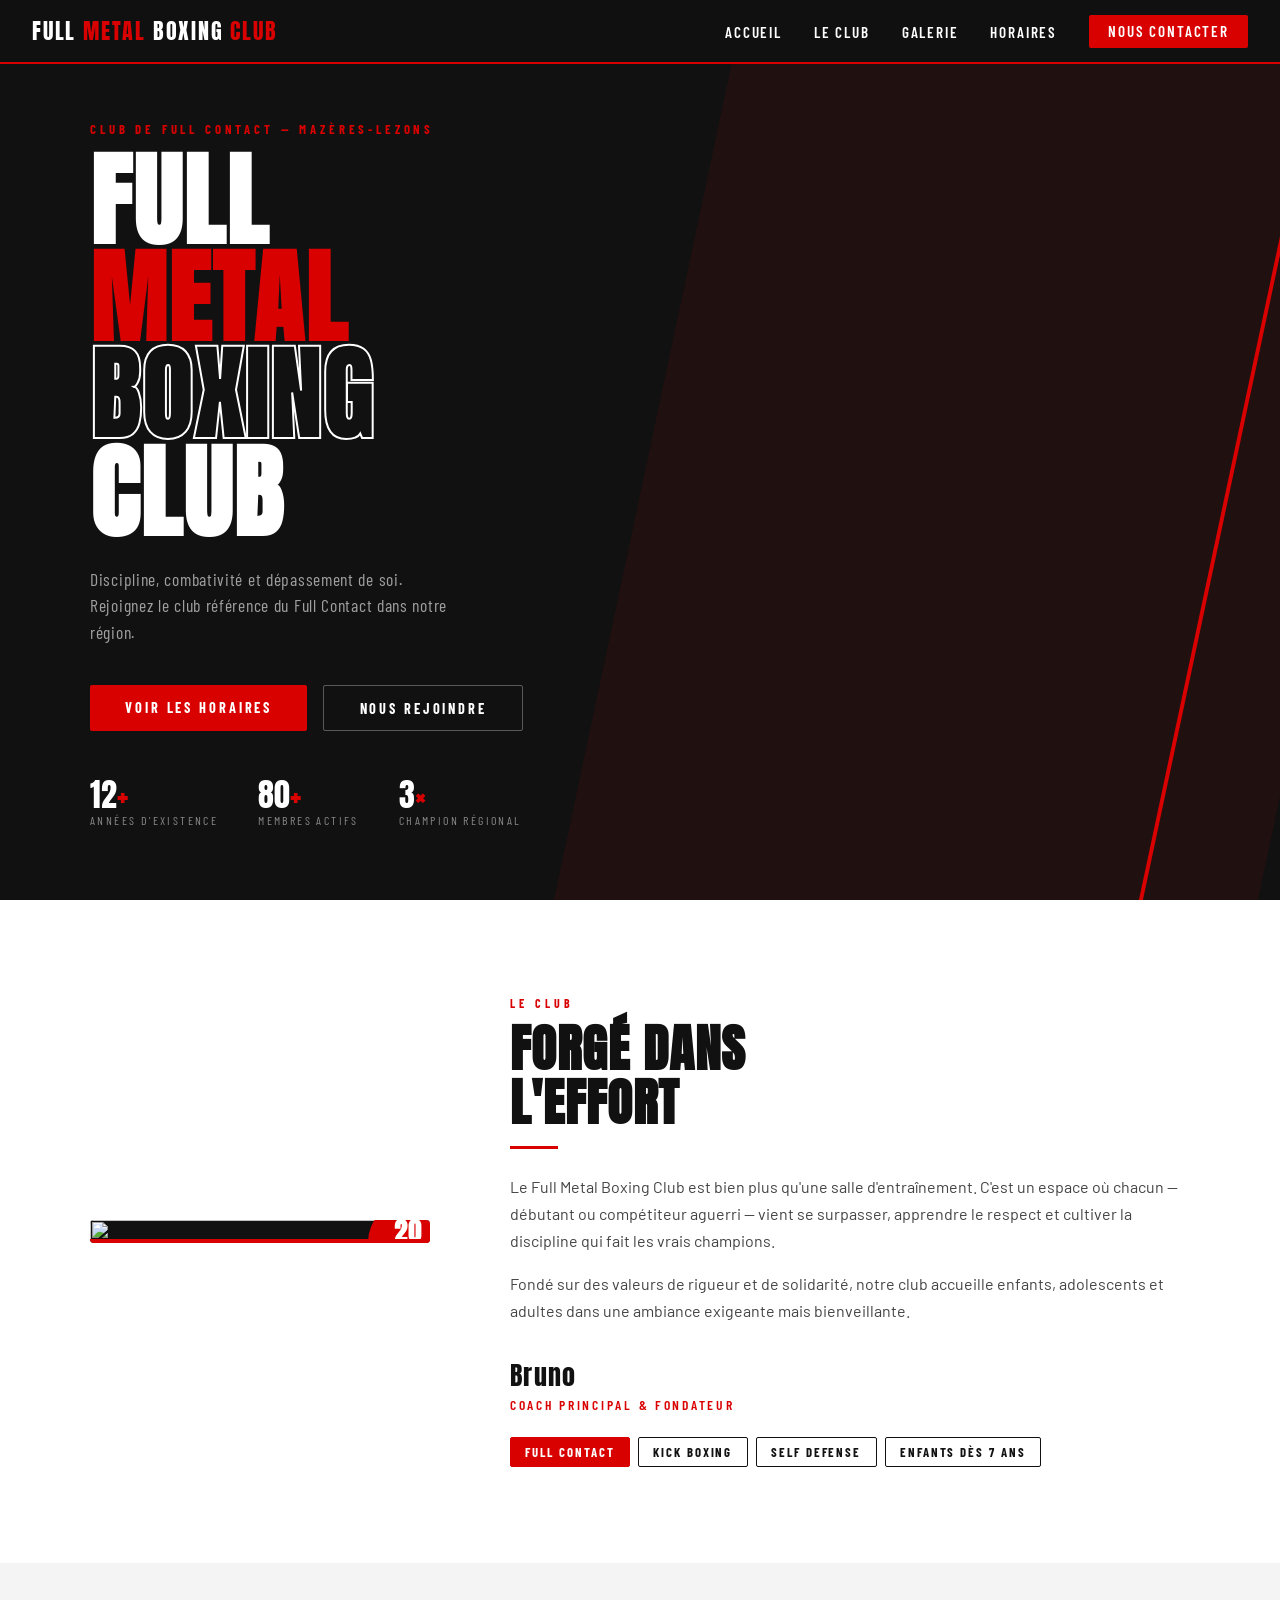
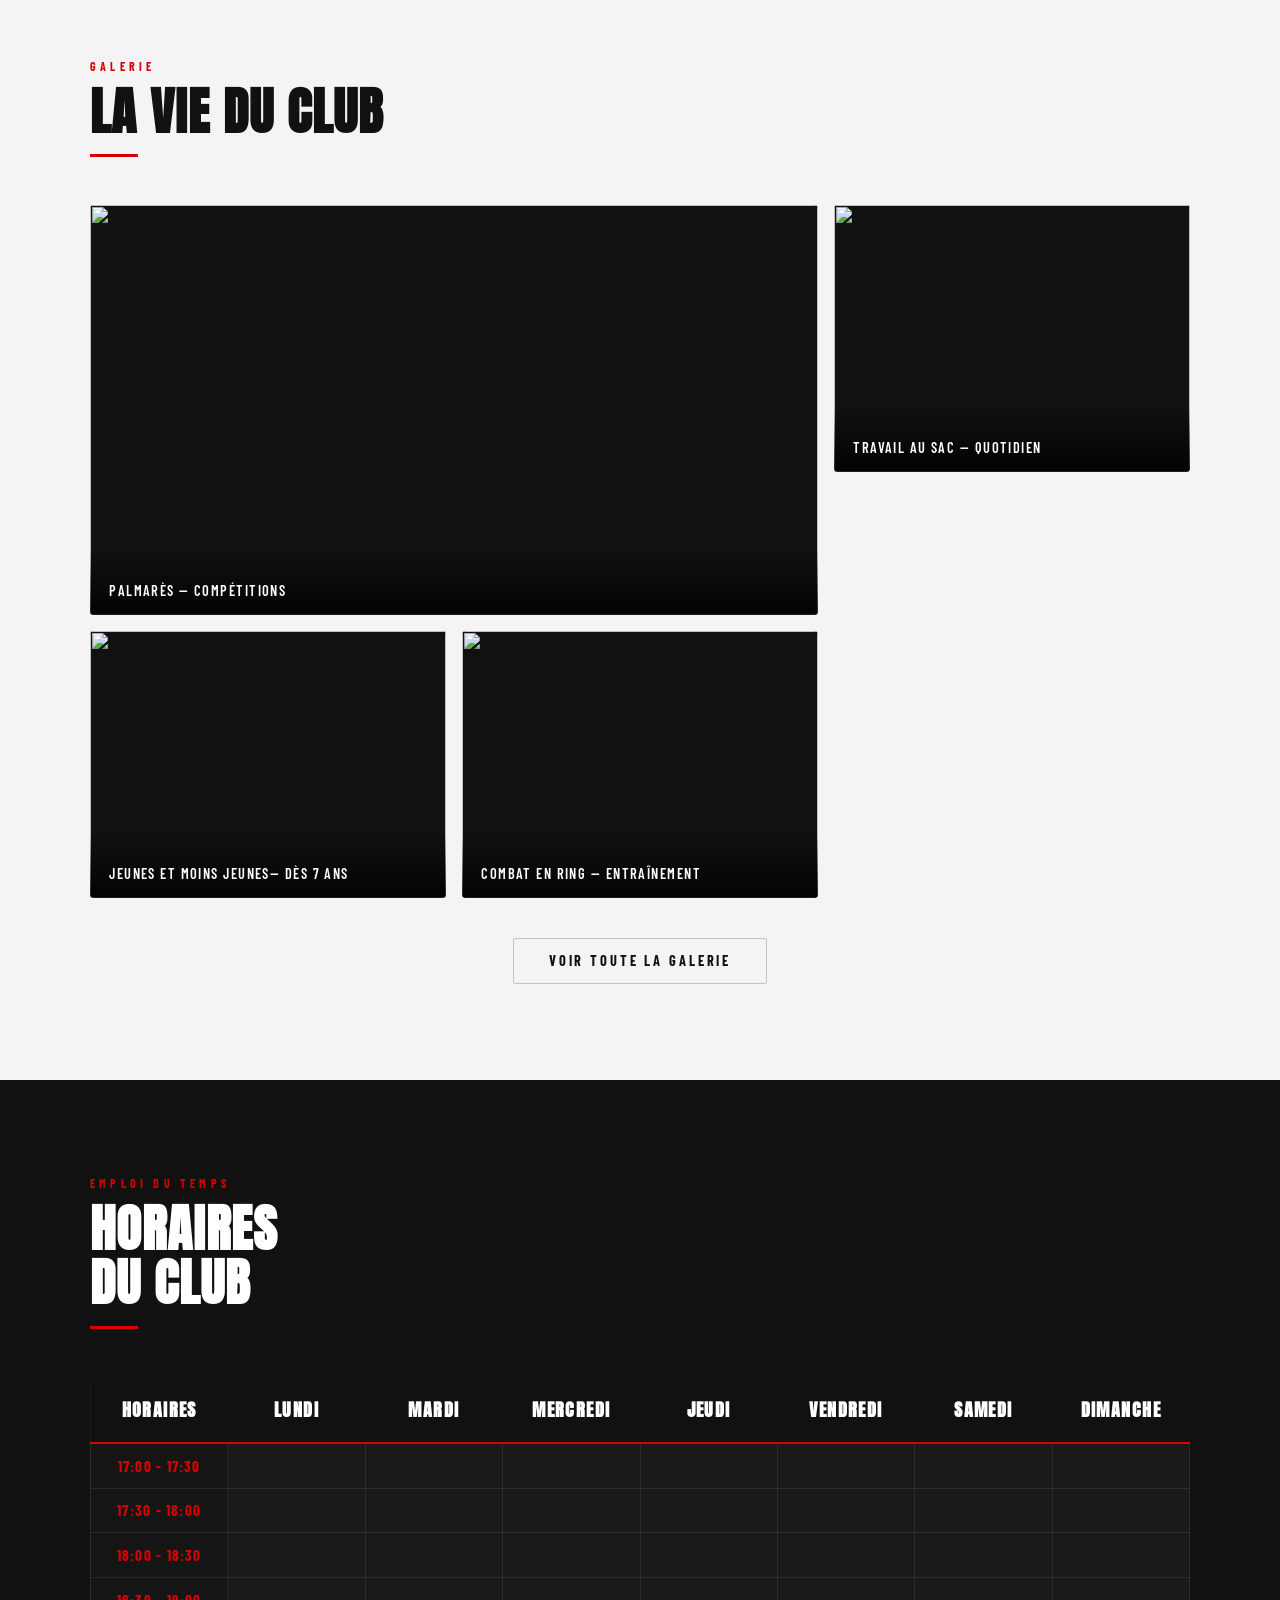
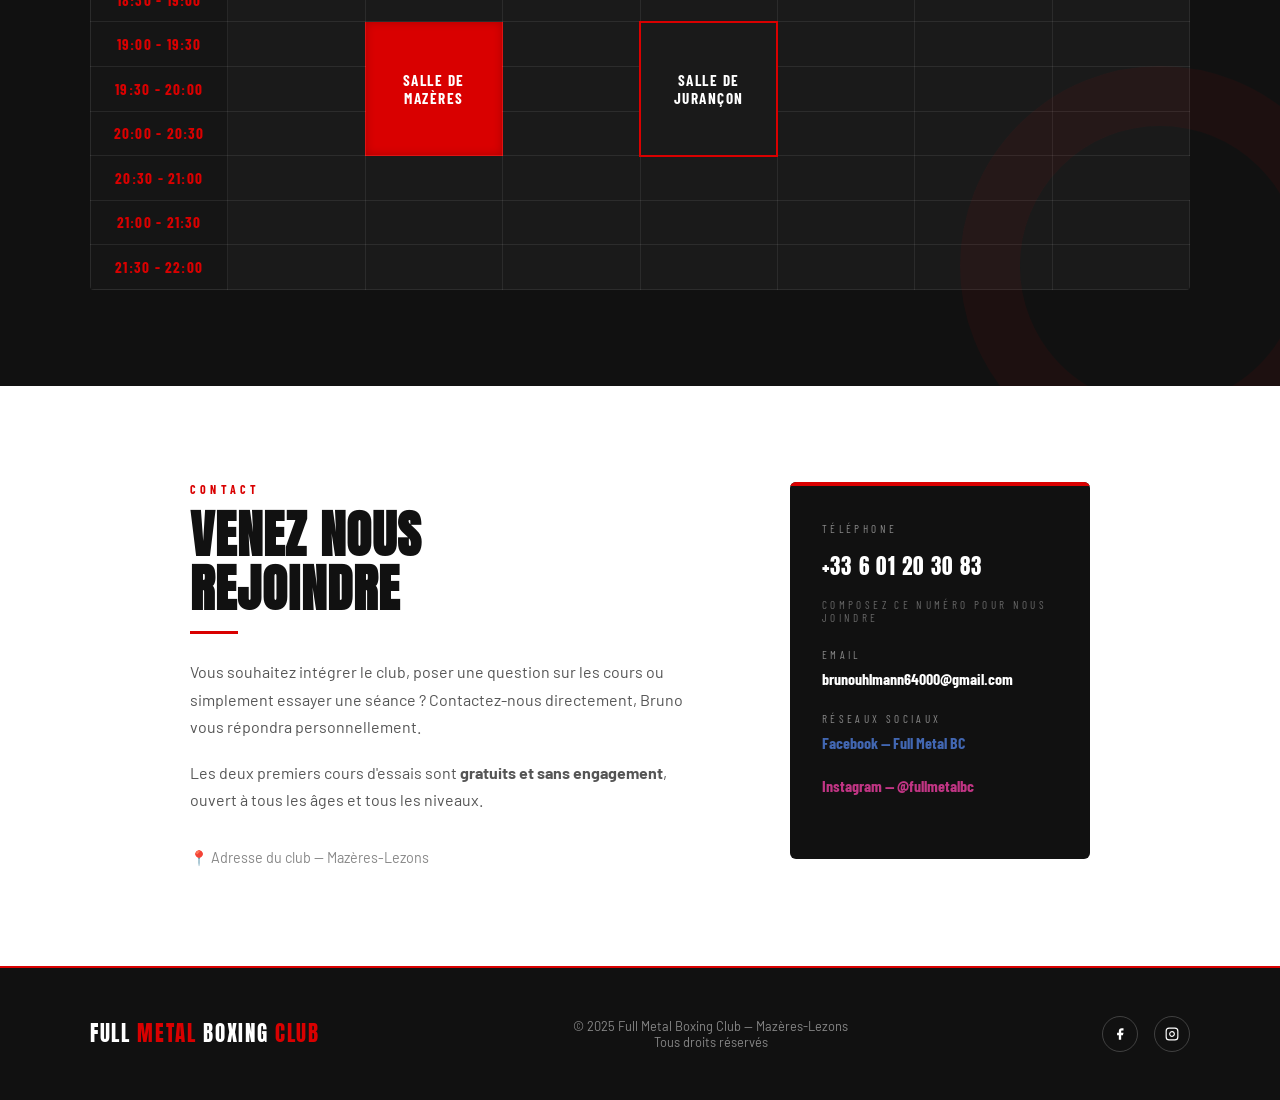
==== commit 57221db3: "ajout de la page gallery" ====
--- a/index.html
+++ b/index.html
@@ -136,6 +136,10 @@
         <img src="https://imgs.search.brave.com/r8SF0jiss8-bc_AZXaRRWN02CEh8RWWBE5Y6_iX8r9c/rs:fit:860:0:0:0/g:ce/aHR0cHM6Ly9tZWRp/YS5nZXR0eWltYWdl/cy5jb20vaWQvMTI5/OTEyNTA5Mi9mci9w/aG90by9jbHViLWRl/LWJveGUuanBnP3M9/NjEyeDYxMiZ3PTAm/az0yMCZjPWR3X3NN/dERlVFVDTkVTaVBn/S3FGOGxubFJlcG9S/dkRRcnduQ2NIVTE0/d0E9">
       <div class="gallery-caption">Combat en ring — Entraînement</div>
     </div>
+  </div>
+
+  <div style="text-align:center; margin-top:2.5rem;">
+    <a href="gallery.html" class="btn-secondary" style="color:var(--black); border-color:rgba(0,0,0,0.2);">Voir toute la galerie</a>
   </div>
 </section>
 
@@ -341,4 +345,4 @@
   });
 </script>
 </body>
-</html>
+</html>
--- a/site.css
+++ b/site.css
@@ -1,4 +1,4 @@
- *, *::before, *::after { box-sizing: border-box; margin: 0; padding: 0; }
+*, *::before, *::after { box-sizing: border-box; margin: 0; padding: 0; }
 
     :root {
       --red:    #D90000;
@@ -731,3 +731,175 @@
   object-fit: cover;
   display: block;
 }
+
+/* ══════════════════════════════════════════════════════════
+   PAGE GALERIE COMPLÈTE (gallery.html)
+   ══════════════════════════════════════════════════════════ */
+
+/* ── Bandeau retour ─────────────────────────────────── */
+.gallery-page-header {
+  background: var(--black);
+  padding: 130px 2rem 4rem;
+  position: relative;
+  overflow: hidden;
+}
+.gallery-page-header::before {
+  content: '';
+  position: absolute; top: -10%; right: -5%;
+  width: 55%; height: 130%;
+  background: var(--red);
+  transform: skewX(-12deg);
+  opacity: 0.08;
+  pointer-events: none;
+}
+.gallery-page-header-inner {
+  max-width: 1100px; margin: 0 auto; position: relative; z-index: 1;
+}
+.back-link {
+  display: inline-flex; align-items: center; gap: 0.5rem;
+  font-family: 'Barlow Condensed', sans-serif;
+  font-weight: 600;
+  font-size: 0.85rem;
+  letter-spacing: 0.15em;
+  text-transform: uppercase;
+  color: var(--gray);
+  text-decoration: none;
+  margin-bottom: 2rem;
+  transition: color .2s;
+}
+.back-link:hover { color: var(--red); }
+.back-link svg { width: 16px; height: 16px; }
+
+.gallery-page-header .section-title { color: var(--white); }
+.gallery-page-header .section-label { color: var(--red); }
+.gallery-page-sub {
+  margin-top: 1rem;
+  font-family: 'Barlow Condensed', sans-serif;
+  font-size: 1rem;
+  color: rgba(255,255,255,0.6);
+  max-width: 520px;
+  line-height: 1.5;
+}
+
+/* ── Filtres ─────────────────────────────────────────── */
+.filter-tabs {
+  display: flex; flex-wrap: wrap; gap: 0.75rem;
+  max-width: 1100px; margin: 0 auto;
+  padding: 2.5rem 2rem 0;
+}
+.filter-btn {
+  font-family: 'Barlow Condensed', sans-serif;
+  font-weight: 700;
+  font-size: 0.8rem;
+  letter-spacing: 0.15em;
+  text-transform: uppercase;
+  background: transparent;
+  color: var(--black);
+  border: 1.5px solid rgba(0,0,0,0.15);
+  padding: 0.6rem 1.3rem;
+  border-radius: 2px;
+  cursor: pointer;
+  transition: all .2s;
+}
+.filter-btn:hover { border-color: var(--red); color: var(--red); }
+.filter-btn.active { background: var(--red); border-color: var(--red); color: var(--white); }
+
+/* ── Grille média ────────────────────────────────────── */
+.media-section {
+  background: var(--white);
+  padding: 3rem 2rem 6rem;
+}
+.media-grid {
+  max-width: 1100px; margin: 0 auto;
+  display: grid;
+  grid-template-columns: repeat(3, 1fr);
+  gap: 18px;
+}
+.media-item {
+  position: relative;
+  aspect-ratio: 4/3;
+  border-radius: 4px;
+  overflow: hidden;
+  background: var(--offwhite);
+}
+.media-item.wide { grid-column: span 2; aspect-ratio: 16/9; }
+.media-item.tall { grid-row: span 2; aspect-ratio: 3/4; }
+
+.media-item img,
+.media-item video {
+  width: 100%; height: 100%;
+  object-fit: cover;
+  display: block;
+}
+
+/* Emplacement vide — à remplacer par une vraie image/vidéo */
+.media-placeholder {
+  width: 100%; height: 100%;
+  display: flex; flex-direction: column;
+  align-items: center; justify-content: center;
+  gap: 0.6rem;
+  background: repeating-linear-gradient(
+    135deg,
+    var(--offwhite), var(--offwhite) 10px,
+    #eaeaea 10px, #eaeaea 20px
+  );
+  border: 2px dashed rgba(0,0,0,0.15);
+  color: var(--gray);
+  font-family: 'Barlow Condensed', sans-serif;
+  text-align: center;
+  padding: 1rem;
+}
+.media-placeholder svg { width: 34px; height: 34px; opacity: 0.5; }
+.media-placeholder .ph-label {
+  font-weight: 700;
+  font-size: 0.85rem;
+  letter-spacing: 0.1em;
+  text-transform: uppercase;
+  color: #999;
+}
+.media-placeholder .ph-hint {
+  font-size: 0.72rem;
+  color: #bbb;
+  max-width: 180px;
+  line-height: 1.4;
+}
+
+/* Badge vidéo */
+.media-item .video-badge {
+  position: absolute; top: 10px; right: 10px; z-index: 2;
+  width: 34px; height: 34px;
+  background: rgba(217,0,0,0.9);
+  border-radius: 50%;
+  display: flex; align-items: center; justify-content: center;
+  pointer-events: none;
+}
+.media-item .video-badge svg { width: 14px; height: 14px; fill: var(--white); }
+
+/* Légende au survol, cohérent avec la galerie de la home */
+.media-caption {
+  position: absolute; bottom: 0; left: 0; right: 0; z-index: 2;
+  background: linear-gradient(transparent, rgba(0,0,0,0.85));
+  padding: 1.6rem 1rem 0.8rem;
+  font-family: 'Barlow Condensed', sans-serif;
+  font-weight: 600;
+  font-size: 0.8rem;
+  letter-spacing: 0.08em;
+  text-transform: uppercase;
+  color: var(--white);
+  opacity: 0;
+  transform: translateY(6px);
+  transition: opacity .2s, transform .2s;
+}
+.media-item:hover .media-caption { opacity: 1; transform: translateY(0); }
+
+/* ── Responsive galerie complète ─────────────────────── */
+@media (max-width: 900px) {
+  .media-grid { grid-template-columns: repeat(2, 1fr); }
+  .media-item.wide { grid-column: span 2; }
+  .gallery-page-header { padding: 110px 1.5rem 3rem; }
+}
+@media (max-width: 600px) {
+  .media-grid { grid-template-columns: 1fr; gap: 14px; }
+  .media-item.wide, .media-item.tall { grid-column: span 1; grid-row: span 1; aspect-ratio: 4/3; }
+  .filter-tabs { padding: 2rem 1.5rem 0; }
+}
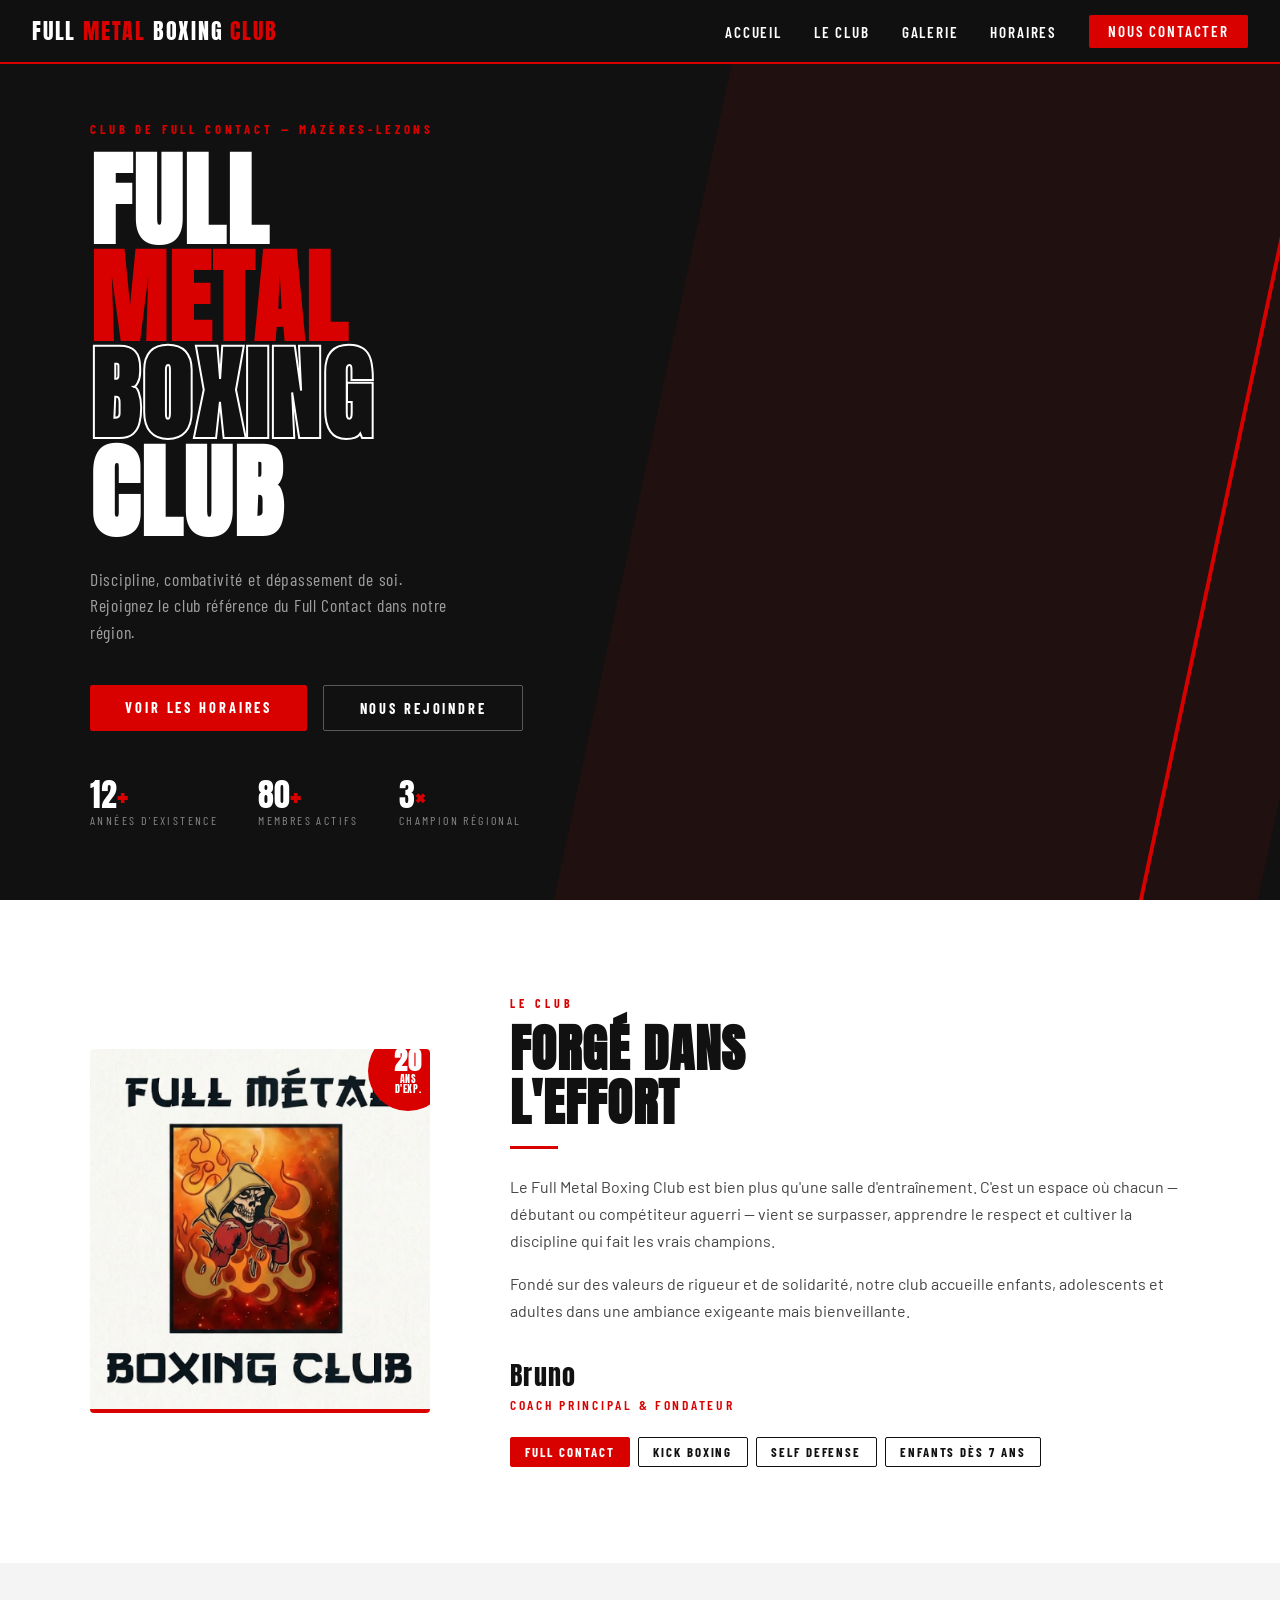
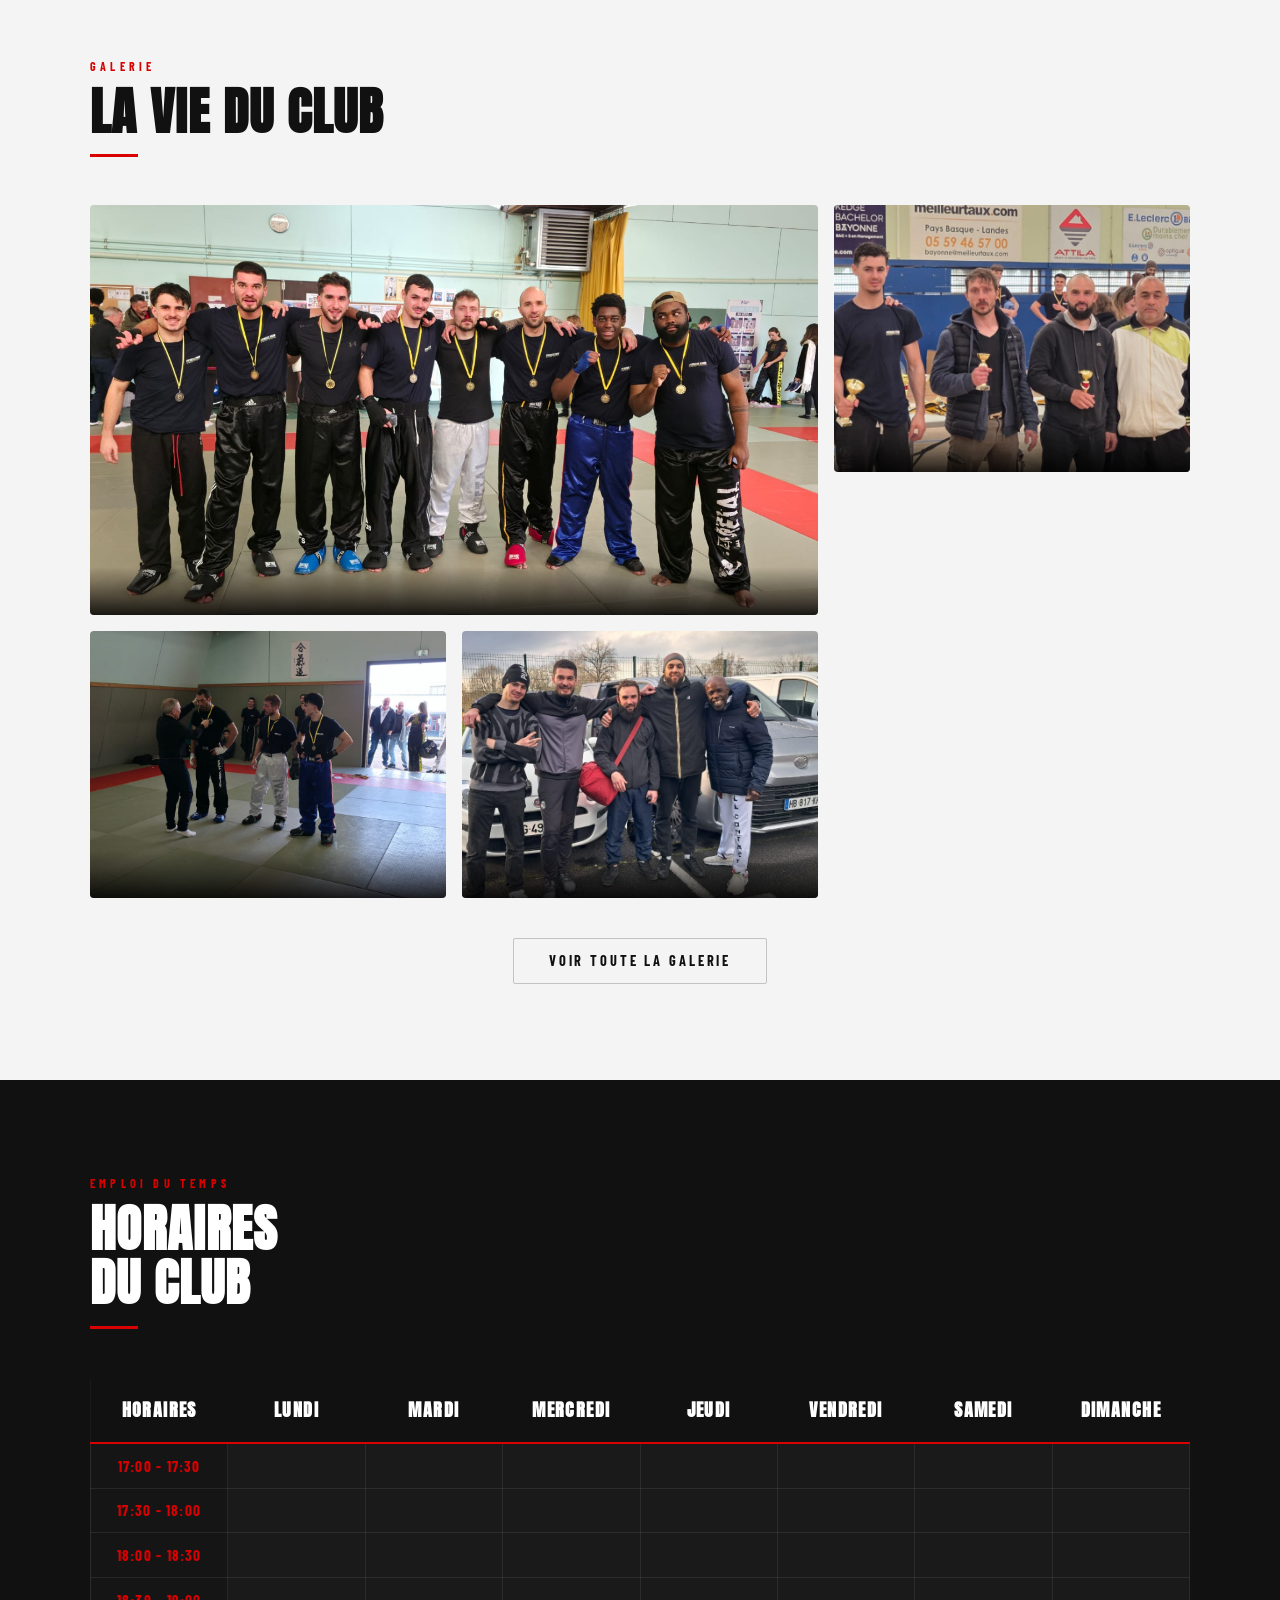
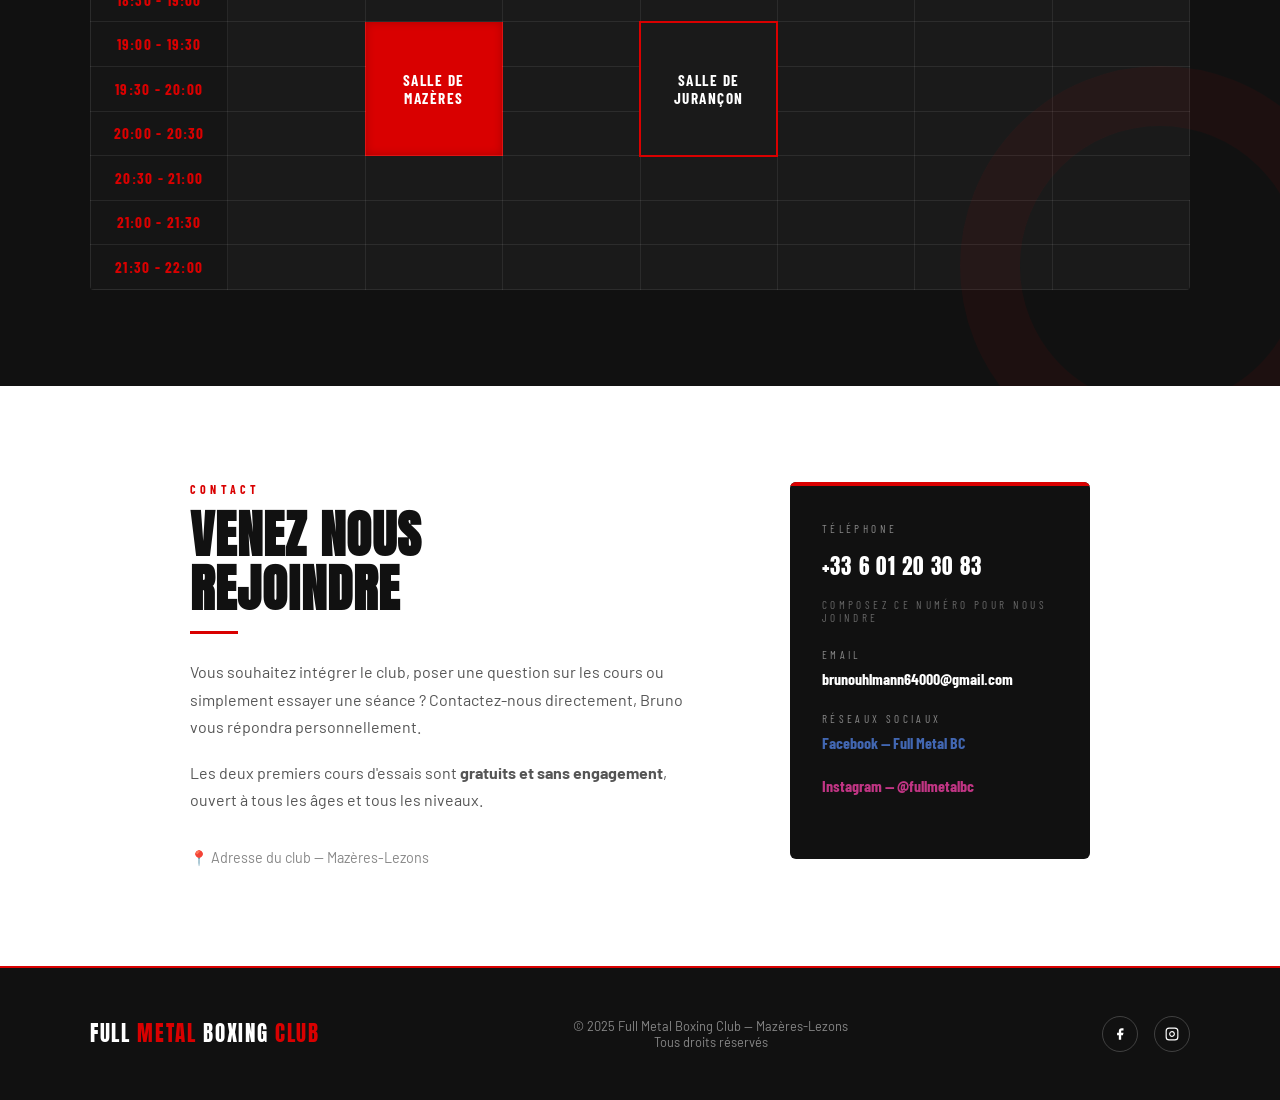
==== commit f3f31088: "ajout images et videos" ====
--- a/index.html
+++ b/index.html
@@ -77,7 +77,7 @@
     <div class="about-visual">
       <div class="about-card">
         <!-- Coach illustration -->
-        <img src="https://www.shutterstock.com/shutterstock/photos/1069301207/display_1500/stock-vector-boxing-club-logo-vector-template-1069301207.jpg">
+        <img src="images/logo.png">
         <div class="about-badge">
           <strong>20</strong>ans<br>d'exp.
         </div>
@@ -115,26 +115,26 @@
   <div class="gallery-grid">
     <!-- Image 1: Large – ring action -->
     <div class="gallery-item">
-        <img src="https://www.ffkarate.fr/wp-content/uploads/2023/01/KARATE_COUPE-DE-FRANCE_LIGHT-ET-FULL-CONTACT_NIMES-458-scaled.jpg">
-      <div class="gallery-caption">Palmarès — Compétitions</div>
+        <img src="images/1.jpeg">
+      <div class="gallery-caption"></div>
     </div>
 
     <!-- Image 2: Training -->
     <div class="gallery-item">
-        <img src="https://imgs.search.brave.com/ur4WXr38oiUeTUWGbRAAv54osdwtj51HZJT8oX3I-EU/rs:fit:860:0:0:0/g:ce/aHR0cHM6Ly9ib3hp/bmdjZW50ZXIuZnIv/d3AtY29udGVudC91/cGxvYWRzLzIwMjQv/MDMvYm94ZS1hbmds/YWlzZS1jbHViLWJv/eGUtdG91bG91c2Ut/Ym94aW5nLWNlbnRl/ci0zLndlYnA">
-      <div class="gallery-caption">Travail au sac — Quotidien</div>
+        <img src="images/6.jpeg">
+      <div class="gallery-caption"></div>
     </div>
 
     <!-- Image 3: Kids training -->
     <div class="gallery-item">
-      <img src="https://imgs.search.brave.com/2d6A0PJut9luDcoxiOWIarThmjXk-1n6oBH-GKm2g9Y/rs:fit:860:0:0:0/g:ce/aHR0cHM6Ly9ib3hp/bmdjZW50ZXIuZnIv/d3AtY29udGVudC91/cGxvYWRzLzIwMjQv/MDMvYm94ZS1lZHVj/YXRpdmUtY2x1Yi1k/ZS1ib3hlLXRvdWxv/dXNlLTEud2VicA">
-      <div class="gallery-caption">Jeunes et moins Jeunes— Dès 7 ans</div>
+      <img src="images/3.jpeg">
+      <div class="gallery-caption"></div>
     </div>
 
     <!-- Image 4: Trophy / competition -->
     <div class="gallery-item">
-        <img src="https://imgs.search.brave.com/r8SF0jiss8-bc_AZXaRRWN02CEh8RWWBE5Y6_iX8r9c/rs:fit:860:0:0:0/g:ce/aHR0cHM6Ly9tZWRp/YS5nZXR0eWltYWdl/cy5jb20vaWQvMTI5/OTEyNTA5Mi9mci9w/aG90by9jbHViLWRl/LWJveGUuanBnP3M9/NjEyeDYxMiZ3PTAm/az0yMCZjPWR3X3NN/dERlVFVDTkVTaVBn/S3FGOGxubFJlcG9S/dkRRcnduQ2NIVTE0/d0E9">
-      <div class="gallery-caption">Combat en ring — Entraînement</div>
+        <img src="images/7.jpeg">
+      <div class="gallery-caption"></div>
     </div>
   </div>
 
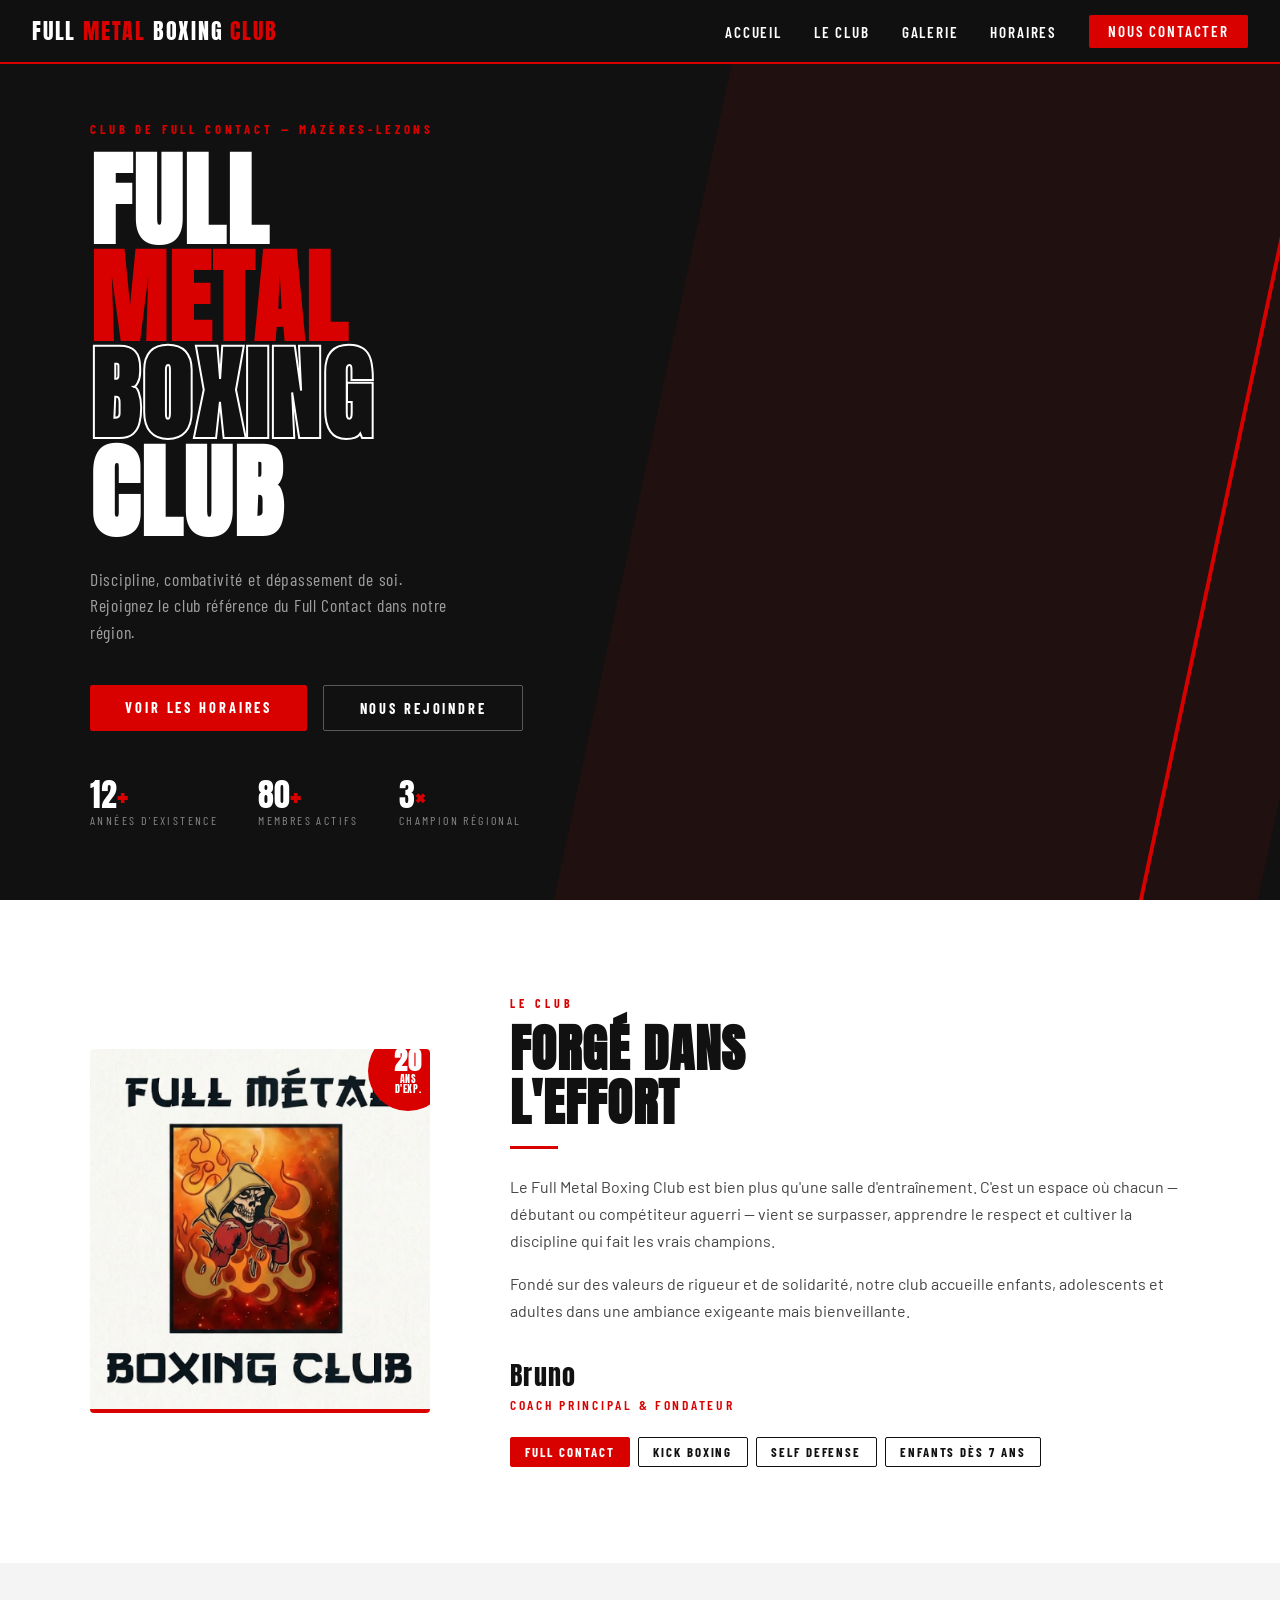
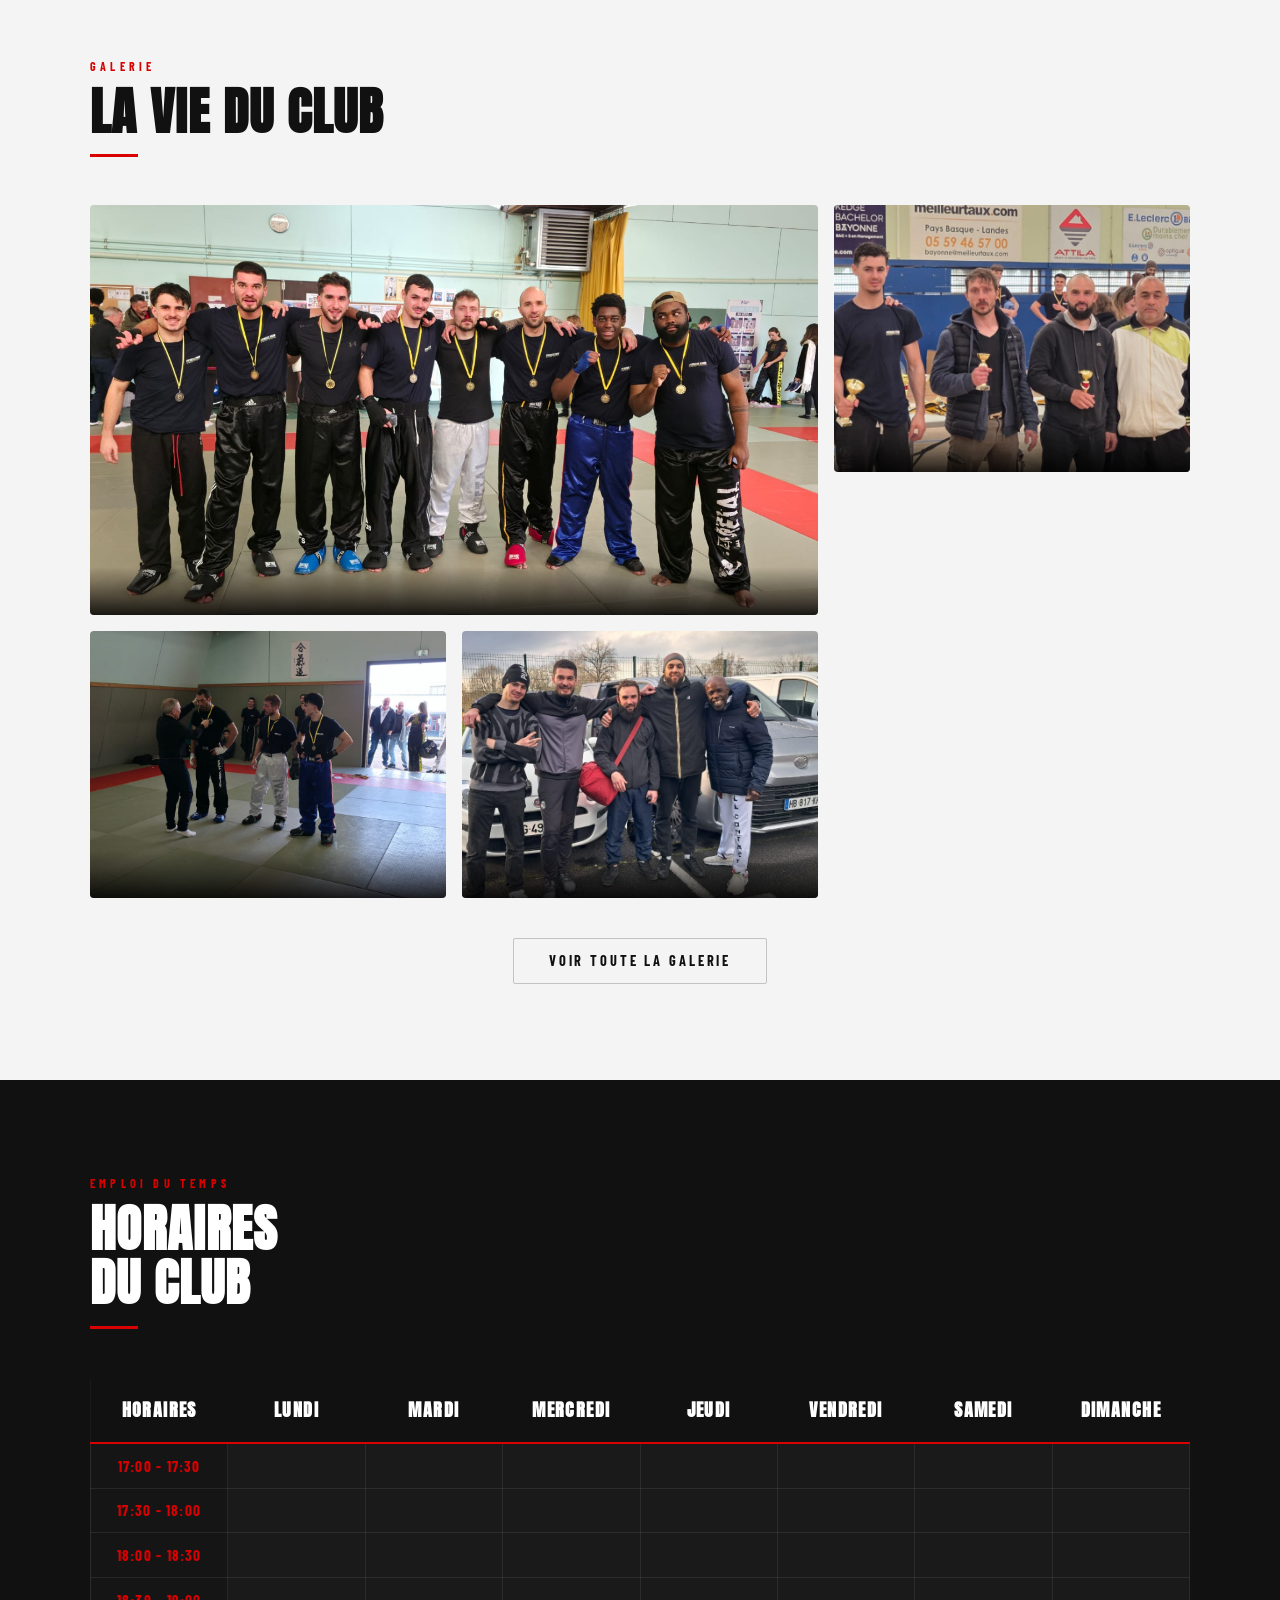
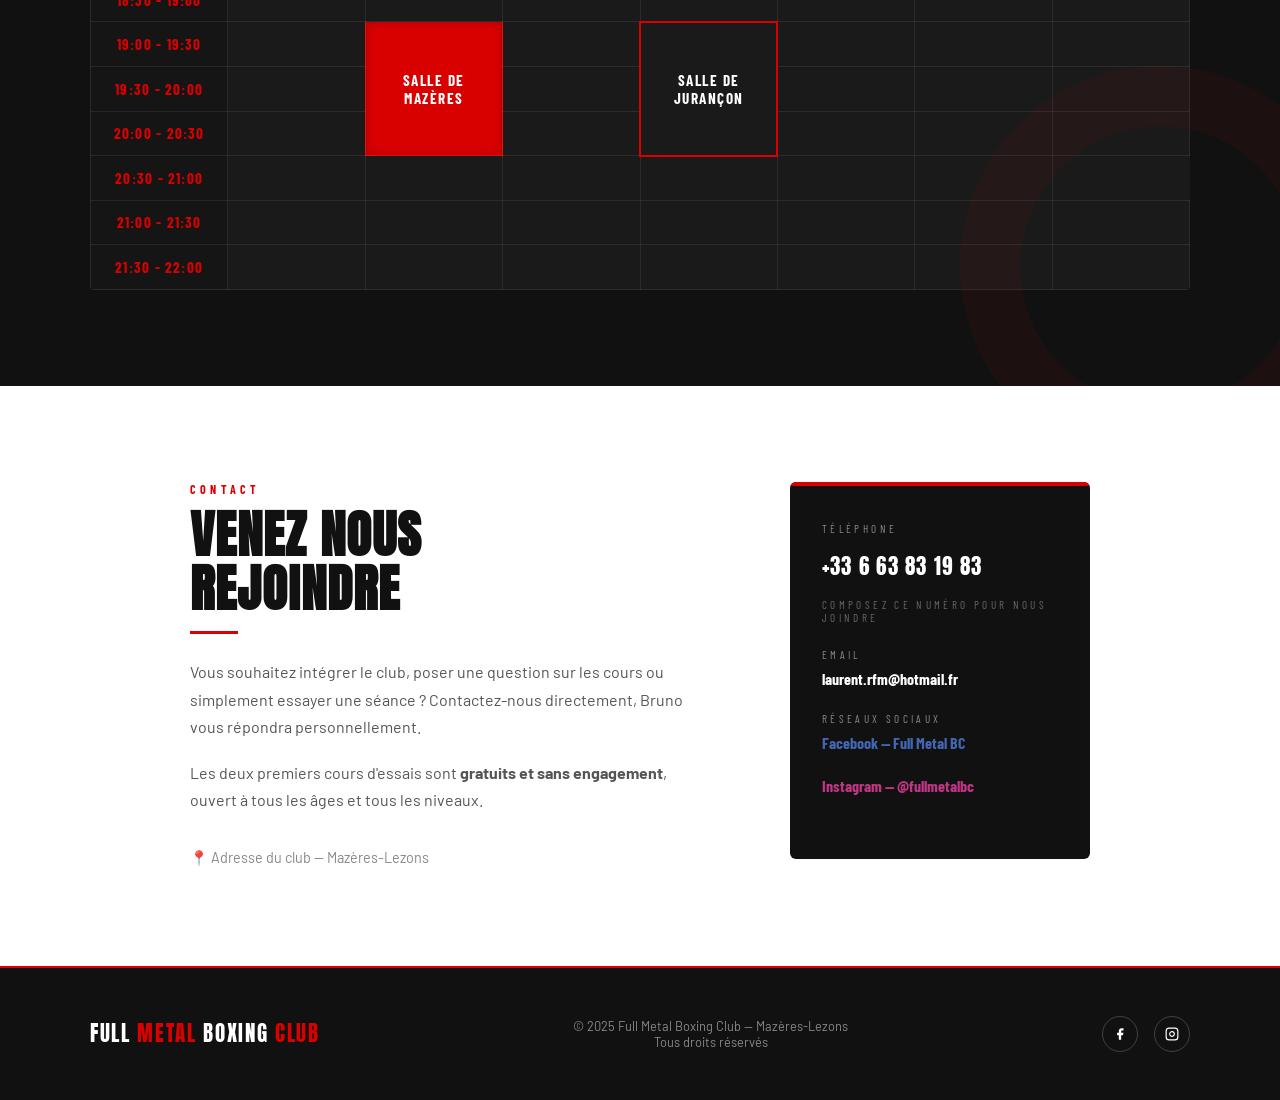
==== commit 0fd84d07: "ajout images" ====
--- a/index.html
+++ b/index.html
@@ -289,18 +289,18 @@
       <div class="contact-label">Téléphone</div>
       <!-- Desktop: show number -->
       <div class="desktop-only">
-        <div class="phone-display">+33 6 01 20 30 83</div>
+        <div class="phone-display">+33 6 63 83 19 83</div>
         <div class="contact-label" style="margin-top:0.5rem; font-size:0.7rem; color:#666;">Composez ce numéro pour nous joindre</div>
       </div>
       <!-- Mobile: tap to call button -->
-      <a href="tel:+33601203083" class="btn-call mobile-only">
+      <a href="tel:+33663831983" class="btn-call mobile-only">
         <svg width="18" height="18" viewBox="0 0 24 24" fill="none" stroke="currentColor" stroke-width="2.5" stroke-linecap="round" stroke-linejoin="round"><path d="M22 16.92v3a2 2 0 0 1-2.18 2 19.79 19.79 0 0 1-8.63-3.07A19.5 19.5 0 0 1 4.69 13.5a19.79 19.79 0 0 1-3.07-8.67A2 2 0 0 1 3.6 2.69h3a2 2 0 0 1 2 1.72c.127.96.361 1.903.7 2.81a2 2 0 0 1-.45 2.11L7.91 10.3a16 16 0 0 0 6 6l.91-.9a2 2 0 0 1 2.11-.45c.907.339 1.85.573 2.81.7a2 2 0 0 1 1.72 2.02z"/></svg>
         Appeler Bruno
       </a>
 
       <div style="margin-top:1.5rem">
         <div class="contact-label">Email</div>
-        <a href="mailto:brunouhlmann64000@gmail.com" class="contact-value">brunouhlmann64000@gmail.com</a>
+        <a href="mailto:laurent.rfm@hotmail.fr" class="contact-value">laurent.rfm@hotmail.fr</a>
       </div>
 
       <div>
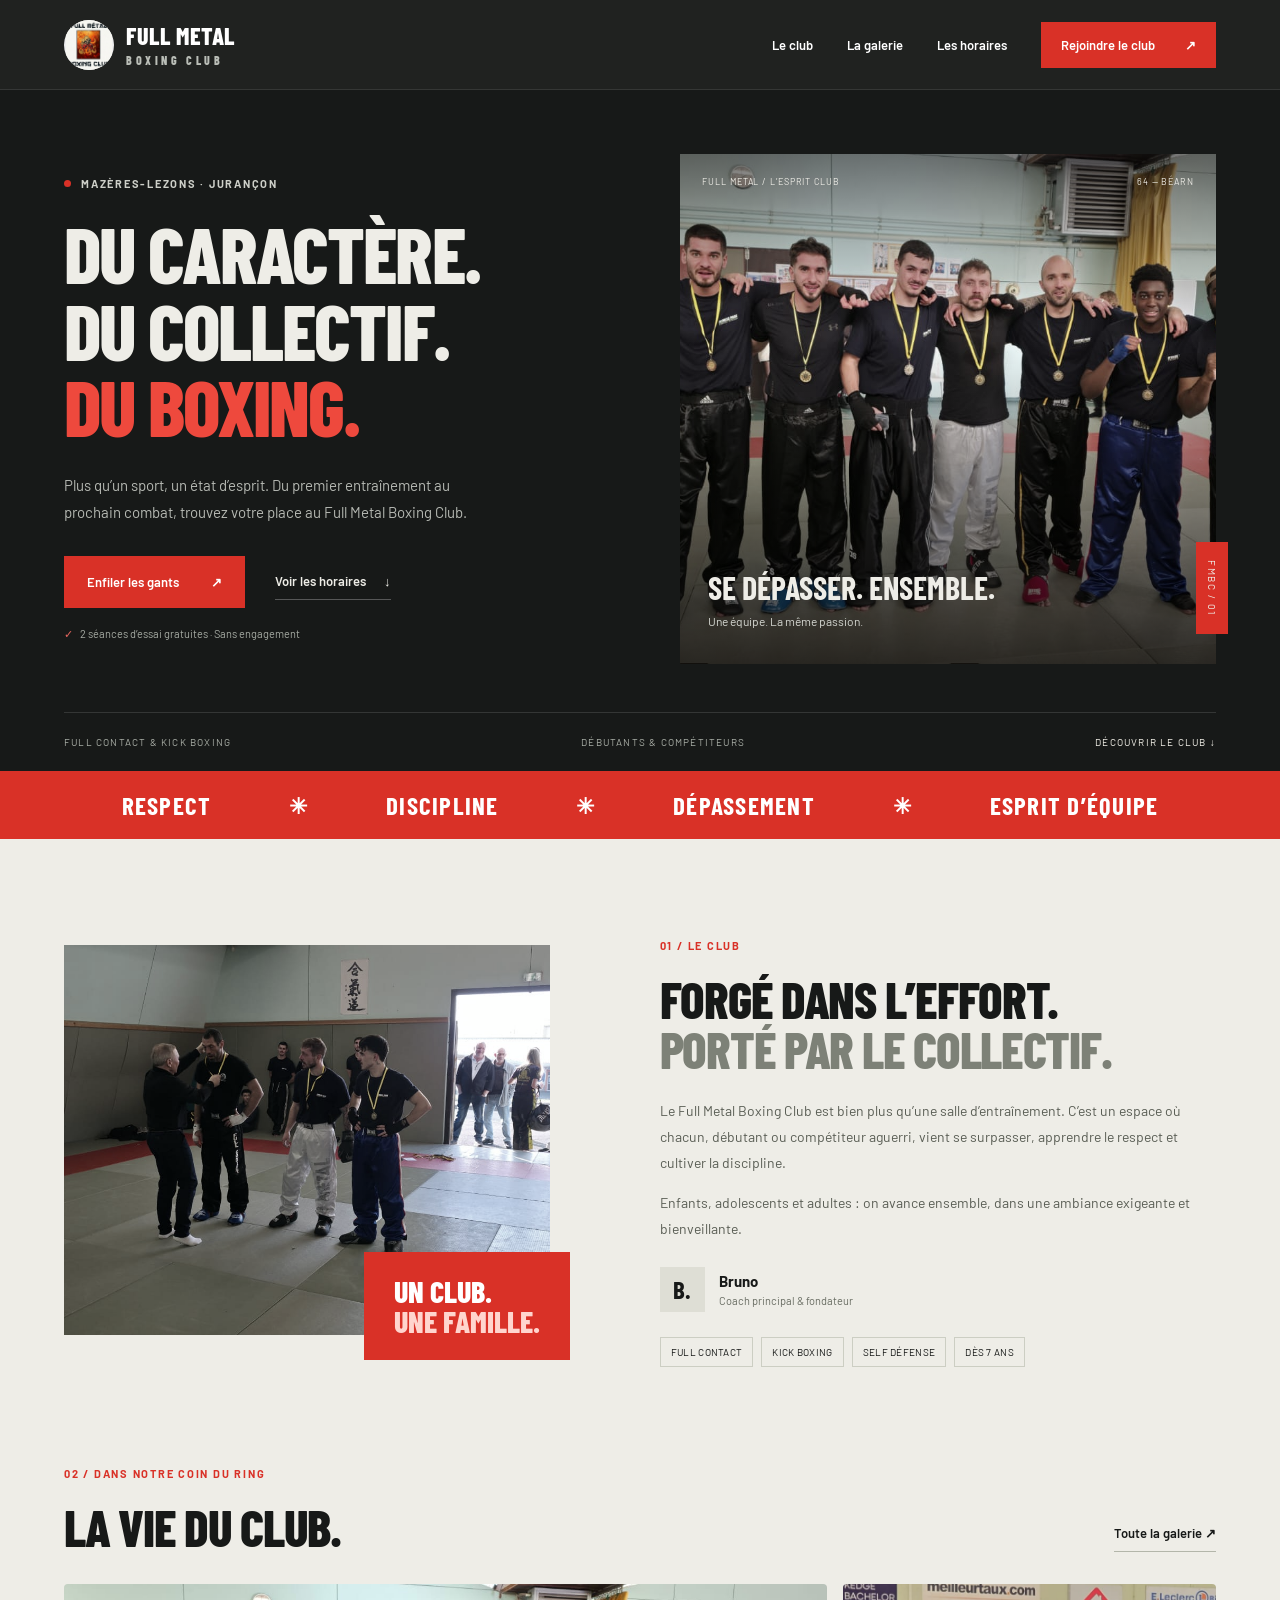
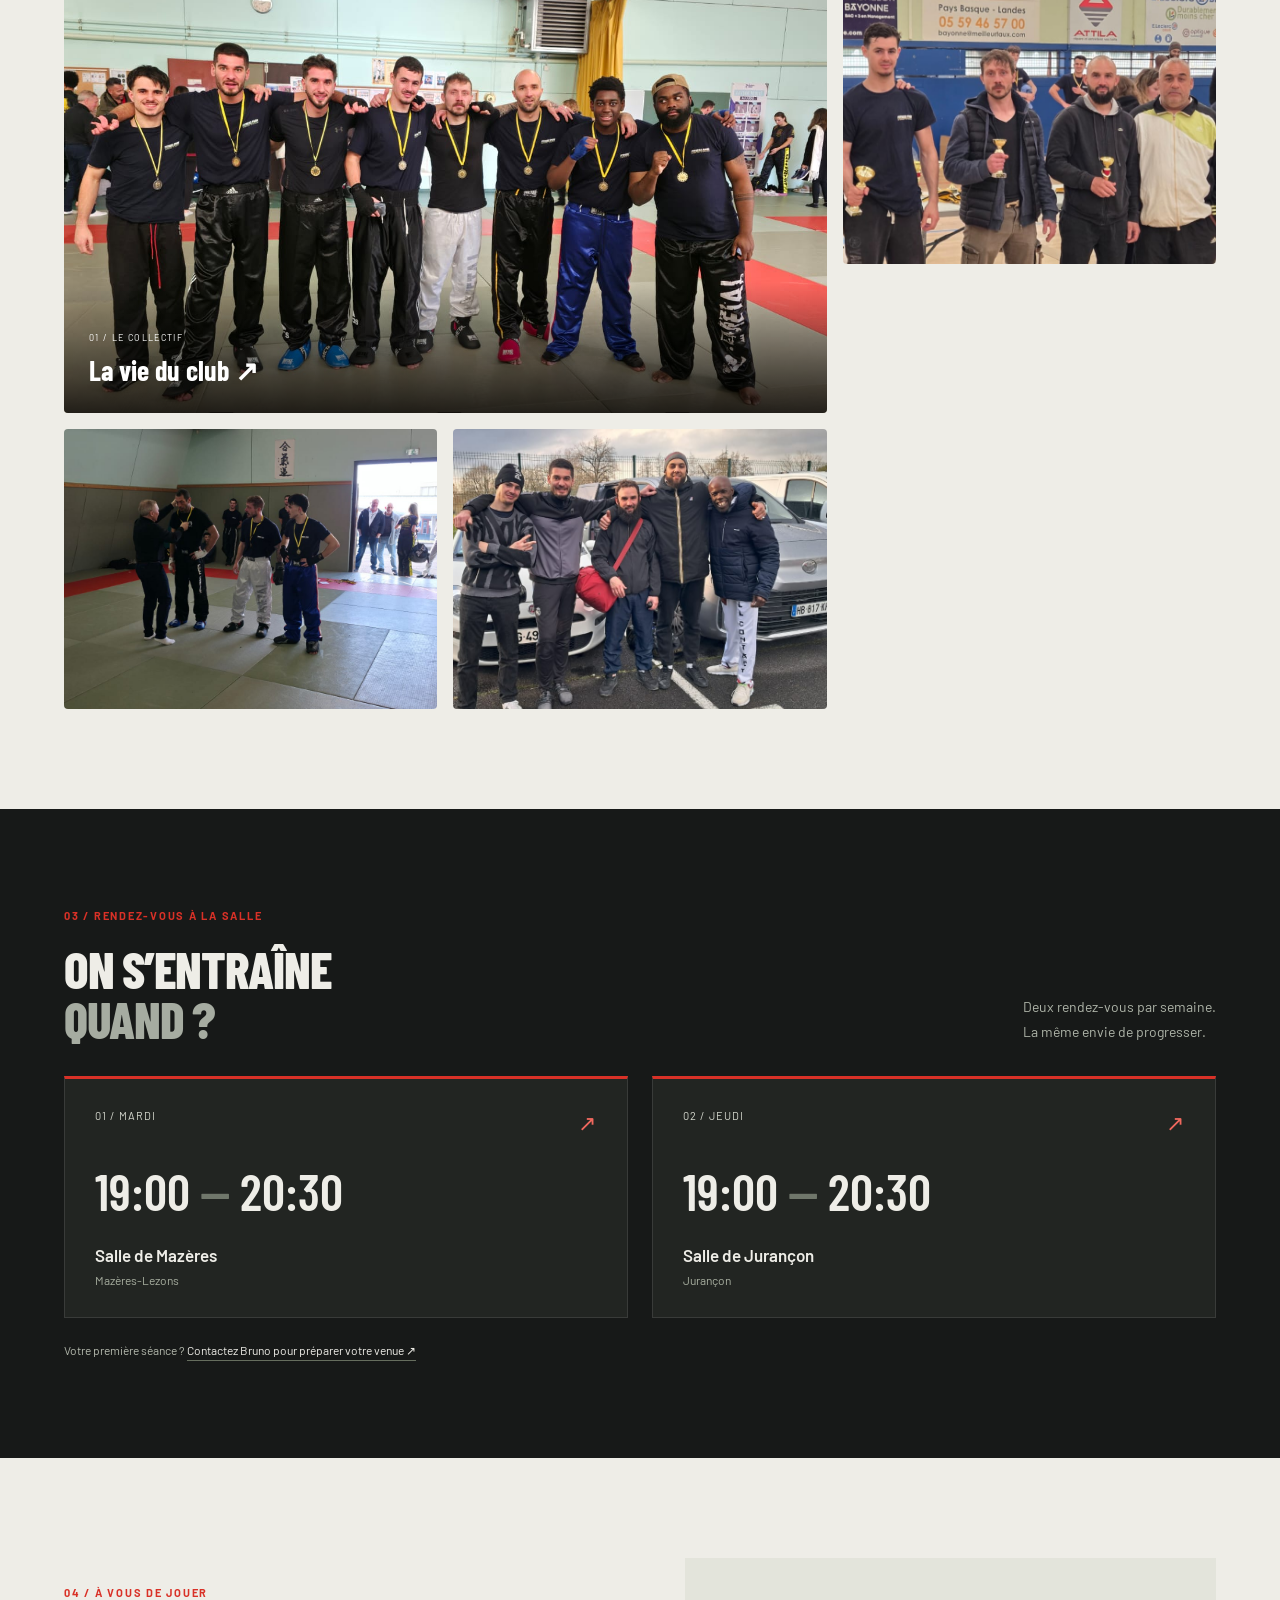
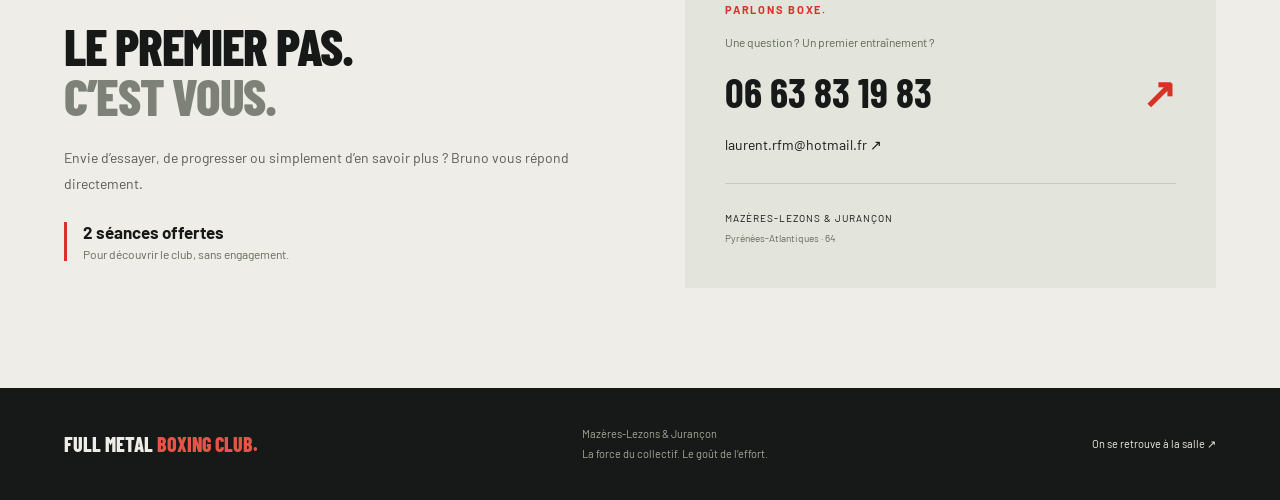
==== commit 83b25e40: "nouveau visuel" ====
--- a/index.html
+++ b/index.html
@@ -3,346 +3,52 @@
 <head>
   <meta charset="UTF-8" />
   <meta name="viewport" content="width=device-width, initial-scale=1.0" />
-  <title>Full Metal Boxing Club</title>
+  <title>Full Metal Boxing Club — Mazères-Lezons & Jurançon</title>
+  <meta name="description" content="Full contact, kick boxing et esprit d’équipe à Mazères-Lezons et Jurançon. Découvrez le club, les horaires et profitez de deux séances d’essai gratuites.">
   <link href="https://fonts.googleapis.com/css2?family=Anton&family=Barlow+Condensed:wght@400;600;700&family=Barlow:wght@400;500&display=swap" rel="stylesheet" />
  <link href="site.css" rel="stylesheet" />
 
 </head>
 <body>
-
-<!-- ── NAVIGATION ──────────────────────────────────────────── -->
-<nav>
-  <div class="nav-logo">FULL <span>METAL</span> BOXING <span>CLUB</span></div>
-  <ul class="nav-links">
-    <li><a href="#accueil">Accueil</a></li>
-    <li><a href="#about">Le Club</a></li>
-    <li><a href="#galerie">Galerie</a></li>
-    <li><a href="#horaires">Horaires</a></li>
-    <li><a href="#contact" class="nav-cta">Nous Contacter</a></li>
-  </ul>
-  <button class="hamburger" aria-label="Menu" onclick="toggleMenu()">
-    <span></span><span></span><span></span>
-  </button>
+<a class="skip-link" href="#main">Aller au contenu</a>
+<nav aria-label="Navigation principale">
+  <a class="nav-logo" href="index.html" aria-label="Full Metal Boxing Club, accueil"><img src="images/logo.png" alt=""><span>FULL METAL<small>BOXING CLUB</small></span></a>
+  <ul class="nav-links"><li><a href="index.html#about">Le club</a></li><li><a href="gallery.html">La galerie</a></li><li><a href="index.html#horaires">Les horaires</a></li><li><a href="index.html#contact" class="nav-cta">Rejoindre le club <span aria-hidden="true">↗</span></a></li></ul>
+  <button class="hamburger" aria-label="Ouvrir le menu" aria-expanded="false" aria-controls="mobileMenu"><span></span><span></span></button>
 </nav>
-
-<div class="mobile-menu" id="mobileMenu">
-  <a href="#accueil" onclick="closeMenu()">Accueil</a>
-  <a href="#about" onclick="closeMenu()">Le Club</a>
-  <a href="#galerie" onclick="closeMenu()">Galerie</a>
-  <a href="#horaires" onclick="closeMenu()">Horaires</a>
-  <a href="#contact" onclick="closeMenu()">Nous Contacter</a>
+<div class="mobile-menu" id="mobileMenu"><a href="index.html#about">Le club</a><a href="gallery.html">La galerie</a><a href="index.html#horaires">Les horaires</a><a href="index.html#contact">Rejoindre le club ↗</a></div>
+<main id="main">
+<section id="accueil">
+ <div class="hero-inner">
+  <div class="hero-text"><p class="hero-eyebrow"><span></span> Mazères-Lezons · Jurançon</p>
+   <h1>DU CARACTÈRE.<br>DU COLLECTIF.<br><em>DU BOXING.</em></h1>
+   <p class="hero-sub">Plus qu’un sport, un état d’esprit. Du premier entraînement au prochain combat, trouvez votre place au Full Metal Boxing Club.</p>
+   <div class="hero-actions"><a class="btn-primary" href="#contact">Enfiler les gants <span aria-hidden="true">↗</span></a><a class="text-link" href="#horaires">Voir les horaires <span aria-hidden="true">↓</span></a></div>
+   <p class="trial-note"><span aria-hidden="true">✓</span> 2 séances d’essai gratuites · Sans engagement</p>
+  </div>
+  <div class="hero-visual"><img class="hero-photo" src="images/1.jpeg" alt="L’équipe du Full Metal Boxing Club réunie en compétition" fetchpriority="high"><div class="photo-topline"><span>FULL METAL / L’ESPRIT CLUB</span><span>64 — BÉARN</span></div><div class="photo-caption"><span>SE DÉPASSER. ENSEMBLE.</span><small>Une équipe. La même passion.</small></div><div class="photo-index" aria-hidden="true">FMBC / 01</div></div>
+ </div>
+ <div class="hero-bottom"><span>FULL CONTACT & KICK BOXING</span><span>DÉBUTANTS & COMPÉTITEURS</span><a href="#about">DÉCOUVRIR LE CLUB ↓</a></div>
+</section>
+<div class="values-strip" aria-label="Les valeurs du club"><span>RESPECT</span><i aria-hidden="true">✳</i><span>DISCIPLINE</span><i aria-hidden="true">✳</i><span>DÉPASSEMENT</span><i aria-hidden="true">✳</i><span>ESPRIT D’ÉQUIPE</span></div>
+<section id="about" class="section-light"><div class="about-inner">
+ <div class="about-visual"><div class="image-frame"><img src="images/3.jpeg" alt="Les membres du club réunis sur les tapis" loading="lazy"></div><div class="image-stamp">UN CLUB.<br><span>UNE FAMILLE.</span></div></div>
+ <div class="about-text"><p class="section-label">01 / LE CLUB</p><h2 class="section-title">FORGÉ DANS L’EFFORT.<br><span>PORTÉ PAR LE COLLECTIF.</span></h2><p>Le Full Metal Boxing Club est bien plus qu’une salle d’entraînement. C’est un espace où chacun, débutant ou compétiteur aguerri, vient se surpasser, apprendre le respect et cultiver la discipline.</p><p>Enfants, adolescents et adultes : on avance ensemble, dans une ambiance exigeante et bienveillante.</p><div class="coach"><span class="coach-initial" aria-hidden="true">B.</span><div><strong>Bruno</strong><small>Coach principal & fondateur</small></div></div><div class="tags"><span>Full contact</span><span>Kick boxing</span><span>Self défense</span><span>Dès 7 ans</span></div></div>
+</div></section>
+<section id="galerie" class="section-light"><div class="section-heading"><div><p class="section-label">02 / DANS NOTRE COIN DU RING</p><h2 class="section-title">LA VIE DU CLUB.</h2></div><a href="gallery.html" class="text-link dark-link">Toute la galerie ↗</a></div>
+<div class="gallery-grid">
+  <a class="gallery-item" href="gallery.html"><img src="images/1.jpeg" alt="L’équipe du club réunie en compétition" loading="lazy"><div class="gallery-caption"><small>01 / LE COLLECTIF</small><span>La vie du club ↗</span></div></a>
+  <a class="gallery-item" href="gallery.html"><img src="images/6.jpeg" alt="Souvenir de compétition du club" loading="lazy"></a>
+  <a class="gallery-item" href="gallery.html"><img src="images/3.jpeg" alt="Les membres du club sur les tapis" loading="lazy"></a>
+  <a class="gallery-item" href="gallery.html"><img src="images/7.jpeg" alt="Les boxeurs du Full Metal Boxing Club" loading="lazy"></a>
 </div>
-
-<!-- ── HERO ────────────────────────────────────────────────── -->
-<section id="accueil">
-  <div class="hero-inner">
-    <div class="hero-text">
-      <div class="hero-eyebrow">Club de Full Contact — Mazères-Lezons</div>
-      <h1 class="hero-title">
-        FULL<br>
-        <span class="line-red">METAL</span><br>
-        <span class="line-outline">BOXING</span><br>
-              <h1 class="hero-title">CLUB
-      </h1>
-      <p class="hero-sub">Discipline, combativité et dépassement de soi. Rejoignez le club référence du Full Contact dans notre région.</p>
-      <div class="hero-actions">
-        <a href="#horaires" class="btn-primary">Voir les Horaires</a>
-        <a href="#contact" class="btn-secondary">Nous Rejoindre</a>
-      </div>
-      <div class="hero-stats">
-        <div class="stat-item">
-          <div class="stat-num">12<span>+</span></div>
-          <div class="stat-label">Années d'existence</div>
-        </div>
-        <div class="stat-item">
-          <div class="stat-num">80<span>+</span></div>
-          <div class="stat-label">Membres actifs</div>
-        </div>
-        <div class="stat-item">
-          <div class="stat-num">3<span>×</span></div>
-          <div class="stat-label">Champion régional</div>
-        </div>
-      </div>
-    </div>
-
-    <!-- Fighter silhouette illustration -->
-    <div class="hero-fighter">
-    </div>
-  </div>
 </section>
-
-<!-- ── ABOUT ───────────────────────────────────────────────── -->
-<section id="about">
-  <div class="about-inner">
-    <div class="about-visual">
-      <div class="about-card">
-        <!-- Coach illustration -->
-        <img src="images/logo.png">
-        <div class="about-badge">
-          <strong>20</strong>ans<br>d'exp.
-        </div>
-      </div>
-    </div>
-
-    <div class="about-text">
-      <div class="section-label">Le Club</div>
-      <h2 class="section-title">FORGÉ DANS<br>L'EFFORT</h2>
-      <div class="section-divider"></div>
-      <p>Le Full Metal Boxing Club est bien plus qu'une salle d'entraînement. C'est un espace où chacun — débutant ou compétiteur aguerri — vient se surpasser, apprendre le respect et cultiver la discipline qui fait les vrais champions.</p>
-      <p>Fondé sur des valeurs de rigueur et de solidarité, notre club accueille enfants, adolescents et adultes dans une ambiance exigeante mais bienveillante.</p>
-
-      <div class="coach-name">Bruno</div>
-      <div class="coach-title">Coach Principal & Fondateur</div>
-
-      <div class="tags">
-        <span class="tag red">Full Contact</span>
-        <span class="tag">Kick Boxing</span>
-        <span class="tag">Self Defense</span>
-        <span class="tag">Enfants dès 7 ans</span>
-      </div>
-    </div>
-  </div>
-</section>
-
-<!-- ── GALLERY ─────────────────────────────────────────────── -->
-<section id="galerie">
-  <div class="gallery-header">
-    <div class="section-label">Galerie</div>
-    <h2 class="section-title">LA VIE DU CLUB</h2>
-    <div class="section-divider"></div>
-  </div>
-
-  <div class="gallery-grid">
-    <!-- Image 1: Large – ring action -->
-    <div class="gallery-item">
-        <img src="images/1.jpeg">
-      <div class="gallery-caption"></div>
-    </div>
-
-    <!-- Image 2: Training -->
-    <div class="gallery-item">
-        <img src="images/6.jpeg">
-      <div class="gallery-caption"></div>
-    </div>
-
-    <!-- Image 3: Kids training -->
-    <div class="gallery-item">
-      <img src="images/3.jpeg">
-      <div class="gallery-caption"></div>
-    </div>
-
-    <!-- Image 4: Trophy / competition -->
-    <div class="gallery-item">
-        <img src="images/7.jpeg">
-      <div class="gallery-caption"></div>
-    </div>
-  </div>
-
-  <div style="text-align:center; margin-top:2.5rem;">
-    <a href="gallery.html" class="btn-secondary" style="color:var(--black); border-color:rgba(0,0,0,0.2);">Voir toute la galerie</a>
-  </div>
-</section>
-
-<!-- ── SCHEDULE ────────────────────────────────────────────── -->
-<section id="horaires">
-  <div class="schedule-header">
-    <div class="section-label" style="color:var(--red)">Emploi du temps</div>
-    <h2 class="section-title" style="color:white">HORAIRES<br>DU CLUB</h2>
-    <div class="section-divider"></div>
-  </div>
-
-  <div class="schedule-grid">
-
-
-<table>
-    <thead>
-        <tr>
-            <th>Horaires</th>
-            <th>Lundi</th>
-            <th>Mardi</th>
-            <th>Mercredi</th>
-            <th>Jeudi</th>
-            <th>Vendredi</th>
-            <th>Samedi</th>
-            <th>Dimanche</th>
-        </tr>
-    </thead>
-    <tbody>
-        <tr>
-            <td>17:00 - 17:30</td>
-            <td></td>
-            <td></td>
-            <td></td>
-            <td></td>
-            <td></td>
-            <td></td>
-            <td></td>
-        </tr>
-        <tr>
-            <td>17:30 - 18:00</td>
-            <td></td>
-            <td></td>
-            <td></td>
-            <td></td>
-            <td></td>
-            <td></td>
-            <td></td>
-        </tr>
-        <tr>
-            <td>18:00 - 18:30</td>
-            <td></td>
-            <td></td>
-            <td></td>
-            <td></td>
-            <td></td>
-            <td></td>
-            <td></td>
-        </tr>
-        <tr>
-            <td>18:30 - 19:00</td>
-            <td></td>
-            <td></td>
-            <td></td>
-            <td></td>
-            <td></td>
-            <td></td>
-            <td></td>
-        </tr>
-        <tr>
-            <td>19:00 - 19:30</td>
-            <td></td>
-            <td class="entrainement-Mazeres" rowspan="3">Salle de Mazères</td>
-            <td></td>
-             <td class="entrainement-Jurancon" rowspan="3">Salle de Jurançon</td>
-            <td></td>
-            <td></td>
-            <td></td>
-        </tr>
-        <tr>
-            <td>19:30 - 20:00</td>
-            <td></td>
-            <td></td>
-           
-            <td></td>
-            <td></td>
-            <td></td>
-        </tr>
-        <tr>
-            <td>20:00 - 20:30</td>
-            <td></td>
-            <td></td>
-            <td></td>
-            <td></td>
-            <td></td>
-        </tr>
-        <tr>
-            <td>20:30 - 21:00</td>
-            <td></td>
-            <td></td>
-            <td></td>
-            <td></td>
-            <td></td>
-            <td></td>
-        </tr>
-        <tr>
-            <td>21:00 - 21:30</td>
-            <td></td>
-            <td></td>
-            <td></td>
-            <td></td>
-            <td></td>
-            <td></td>
-            <td></td>
-        </tr>
-        <tr>
-            <td>21:30 - 22:00</td>
-            <td></td>
-            <td></td>
-            <td></td>
-            <td></td>
-            <td></td>
-            <td></td>
-            <td></td>
-        </tr>
-    </tbody>
-</table>
-</div>
-
-
-</section>
-
-<!-- ── CONTACT ─────────────────────────────────────────────── -->
-<section id="contact">
-  <div class="contact-inner">
-    <div class="contact-text">
-      <div class="section-label">Contact</div>
-      <h2 class="section-title">VENEZ NOUS<br>REJOINDRE</h2>
-      <div class="section-divider"></div>
-      <p>Vous souhaitez intégrer le club, poser une question sur les cours ou simplement essayer une séance ? Contactez-nous directement, Bruno vous répondra personnellement.</p>
-      <p>Les deux premiers cours d'essais sont <strong>gratuits et sans engagement</strong>, ouvert à tous les âges et tous les niveaux.</p>
-      <p style="margin-top:2rem; font-size:0.9rem; color:#888;">
-        📍 Adresse du club — Mazères-Lezons <br>
-      </p>
-    </div>
-
-    <div class="contact-card">
-      <div class="contact-label">Téléphone</div>
-      <!-- Desktop: show number -->
-      <div class="desktop-only">
-        <div class="phone-display">+33 6 63 83 19 83</div>
-        <div class="contact-label" style="margin-top:0.5rem; font-size:0.7rem; color:#666;">Composez ce numéro pour nous joindre</div>
-      </div>
-      <!-- Mobile: tap to call button -->
-      <a href="tel:+33663831983" class="btn-call mobile-only">
-        <svg width="18" height="18" viewBox="0 0 24 24" fill="none" stroke="currentColor" stroke-width="2.5" stroke-linecap="round" stroke-linejoin="round"><path d="M22 16.92v3a2 2 0 0 1-2.18 2 19.79 19.79 0 0 1-8.63-3.07A19.5 19.5 0 0 1 4.69 13.5a19.79 19.79 0 0 1-3.07-8.67A2 2 0 0 1 3.6 2.69h3a2 2 0 0 1 2 1.72c.127.96.361 1.903.7 2.81a2 2 0 0 1-.45 2.11L7.91 10.3a16 16 0 0 0 6 6l.91-.9a2 2 0 0 1 2.11-.45c.907.339 1.85.573 2.81.7a2 2 0 0 1 1.72 2.02z"/></svg>
-        Appeler Bruno
-      </a>
-
-      <div style="margin-top:1.5rem">
-        <div class="contact-label">Email</div>
-        <a href="mailto:laurent.rfm@hotmail.fr" class="contact-value">laurent.rfm@hotmail.fr</a>
-      </div>
-
-      <div>
-        <div class="contact-label">Réseaux sociaux</div>
-        <a href="#" class="contact-value" style="color: #4267B2;">Facebook — Full Metal BC</a>
-        <a href="#" class="contact-value" style="color: #C13584;">Instagram — @fullmetalbc</a>
-      </div>
-    </div>
-  </div>
-</section>
-
-<!-- ── FOOTER ──────────────────────────────────────────────── -->
-<footer>
-  <div class="footer-inner">
-    <div class="footer-logo">FULL <span>METAL</span> BOXING <span>CLUB</span></div>
-    <div class="footer-copy">© 2025 Full Metal Boxing Club — Mazères-Lezons<br>Tous droits réservés</div>
-    <div class="footer-social">
-      <a href="#" class="social-link" aria-label="Facebook">
-        <svg width="14" height="14" viewBox="0 0 24 24" fill="currentColor"><path d="M18 2h-3a5 5 0 0 0-5 5v3H7v4h3v8h4v-8h3l1-4h-4V7a1 1 0 0 1 1-1h3z"/></svg>
-      </a>
-      <a href="#" class="social-link" aria-label="Instagram">
-        <svg width="14" height="14" viewBox="0 0 24 24" fill="none" stroke="currentColor" stroke-width="2"><rect x="2" y="2" width="20" height="20" rx="5" ry="5"/><path d="M16 11.37A4 4 0 1 1 12.63 8 4 4 0 0 1 16 11.37z"/><line x1="17.5" y1="6.5" x2="17.51" y2="6.5"/></svg>
-      </a>
-    </div>
-  </div>
-</footer>
-
-<script>
-  function toggleMenu() {
-    document.getElementById('mobileMenu').classList.toggle('open');
-  }
-  function closeMenu() {
-    document.getElementById('mobileMenu').classList.remove('open');
-  }
-  // Close menu on outside click
-  document.addEventListener('click', function(e) {
-    const menu = document.getElementById('mobileMenu');
-    const ham = document.querySelector('.hamburger');
-    if (menu.classList.contains('open') && !menu.contains(e.target) && !ham.contains(e.target)) {
-      menu.classList.remove('open');
-    }
-  });
-</script>
+<section id="horaires"><div class="section-heading"><div><p class="section-label">03 / RENDEZ-VOUS À LA SALLE</p><h2 class="section-title">ON S’ENTRAÎNE<br><span>QUAND ?</span></h2></div><p class="section-intro">Deux rendez-vous par semaine.<br>La même envie de progresser.</p></div><div class="schedule-grid">
+<article class="day-card"><div class="day-top"><span>01 / MARDI</span><span aria-hidden="true">↗</span></div><h3>19:00 <span>—</span> 20:30</h3><p>Salle de Mazères</p><small>Mazères-Lezons</small></article>
+<article class="day-card"><div class="day-top"><span>02 / JEUDI</span><span aria-hidden="true">↗</span></div><h3>19:00 <span>—</span> 20:30</h3><p>Salle de Jurançon</p><small>Jurançon</small></article></div><p class="schedule-note">Votre première séance ? <a href="#contact">Contactez Bruno pour préparer votre venue ↗</a></p></section>
+<section id="contact" class="section-light"><div class="contact-inner"><div class="contact-text"><p class="section-label">04 / À VOUS DE JOUER</p><h2 class="section-title">LE PREMIER PAS.<br><span>C’EST VOUS.</span></h2><p>Envie d’essayer, de progresser ou simplement d’en savoir plus ? Bruno vous répond directement.</p><div class="trial-box"><strong>2 séances offertes</strong><span>Pour découvrir le club, sans engagement.</span></div></div><div class="contact-card"><span class="section-label">PARLONS BOXE.</span><p>Une question ? Un premier entraînement ?</p><a class="phone-display" href="tel:+33663831983">06 63 83 19 83 <span aria-hidden="true">↗</span></a><a class="contact-value" href="mailto:laurent.rfm@hotmail.fr">laurent.rfm@hotmail.fr ↗</a><div class="contact-location">MAZÈRES-LEZONS & JURANÇON<br><span>Pyrénées-Atlantiques · 64</span></div></div></div></section>
+</main>
+<footer><div class="footer-inner"><a class="footer-logo" href="index.html">FULL METAL <span>BOXING CLUB.</span></a><p>Mazères-Lezons & Jurançon<br>La force du collectif. Le goût de l’effort.</p><a href="index.html#contact">On se retrouve à la salle ↗</a></div></footer>
+<script src="site.js"></script>
 </body>
 </html>
--- a/site.css
+++ b/site.css
@@ -1,748 +1,130 @@
-*, *::before, *::after { box-sizing: border-box; margin: 0; padding: 0; }
-
-    :root {
-      --red:    #D90000;
-      --black:  #111111;
-      --white:  #FFFFFF;
-      --offwhite: #F4F4F4;
-      --gray:   #888888;
-      --red-dark: #A30000;
-    }
-
-    html { scroll-behavior: smooth; }
-
-    body {
-      font-family: 'Barlow', sans-serif;
-      background: var(--white);
-      color: var(--black);
-      overflow-x: hidden;
-    }
-
-    /* ── NAV ─────────────────────────────────────────── */
-    nav {
-      position: fixed; top: 0; left: 0; width: 100%; z-index: 100;
-      background: rgba(17,17,17,0.96);
-      backdrop-filter: blur(6px);
-      display: flex; align-items: center; justify-content: space-between;
-      padding: 0 2rem;
-      height: 64px;
-      border-bottom: 2px solid var(--red);
-    }
-
-    .nav-logo {
-      font-family: 'Anton', sans-serif;
-      font-size: 1.4rem;
-      letter-spacing: 0.08em;
-      color: var(--white);
-      line-height: 1;
-    }
-    .nav-logo span { color: var(--red); }
-
-    .nav-links {
-      display: flex; gap: 2rem; list-style: none;
-    }
-    .nav-links a {
-      font-family: 'Barlow Condensed', sans-serif;
-      font-weight: 600;
-      font-size: 0.95rem;
-      letter-spacing: 0.12em;
-      text-transform: uppercase;
-      color: var(--white);
-      text-decoration: none;
-      transition: color .2s;
-    }
-    .nav-links a:hover { color: var(--red); }
-
-    .nav-cta {
-      background: var(--red);
-      color: var(--white) !important;
-      padding: 0.45rem 1.2rem;
-      border-radius: 2px;
-    }
-    .nav-cta:hover { background: var(--red-dark); color: var(--white) !important; }
-
-    .hamburger {
-      display: none; flex-direction: column; gap: 5px; cursor: pointer;
-      background: none; border: none; padding: 4px;
-    }
-    .hamburger span {
-      display: block; width: 26px; height: 2px; background: var(--white);
-      transition: all .3s;
-    }
-
-    .mobile-menu {
-      display: none; flex-direction: column;
-      background: var(--black);
-      position: fixed; top: 64px; left: 0; width: 100%;
-      padding: 1rem 0;
-      border-top: 2px solid var(--red);
-      z-index: 99;
-    }
-    .mobile-menu.open { display: flex; }
-    .mobile-menu a {
-      font-family: 'Barlow Condensed', sans-serif;
-      font-weight: 600;
-      font-size: 1.05rem;
-      letter-spacing: 0.12em;
-      text-transform: uppercase;
-      color: var(--white);
-      text-decoration: none;
-      padding: 0.85rem 2rem;
-      border-bottom: 1px solid rgba(255,255,255,0.07);
-      transition: background .2s, color .2s;
-    }
-    .mobile-menu a:hover { background: var(--red); }
-
-    /* ── HERO ─────────────────────────────────────────── */
-    #accueil {
-      min-height: 100vh;
-      background: var(--black);
-      display: flex; align-items: center; justify-content: center;
-      position: relative; overflow: hidden;
-      padding: 80px 2rem 2rem;
-    }
-
-    /* Diagonal red slash — signature design element */
-    #accueil::before {
-      content: '';
-      position: absolute;
-      top: -10%; right: -5%;
-      width: 55%; height: 130%;
-      background: var(--red);
-      transform: skewX(-12deg);
-      opacity: 0.08;
-      pointer-events: none;
-    }
-    #accueil::after {
-      content: '';
-      position: absolute;
-      top: -10%; right: 4%;
-      width: 4px; height: 130%;
-      background: var(--red);
-      transform: skewX(-12deg);
-      pointer-events: none;
-    }
-
-    .hero-inner {
-      display: flex; align-items: center; justify-content: space-between;
-      gap: 3rem; width: 100%; max-width: 1100px; margin: 0 auto;
-    }
-
-    .hero-text { flex: 1; }
-
-    .hero-eyebrow {
-      font-family: 'Barlow Condensed', sans-serif;
-      font-weight: 700;
-      font-size: 0.8rem;
-      letter-spacing: 0.3em;
-      text-transform: uppercase;
-      color: var(--red);
-      margin-bottom: 1rem;
-    }
-
-    .hero-title {
-      font-family: 'Anton', sans-serif;
-      font-size: clamp(3rem, 8vw, 6.5rem);
-      line-height: 0.95;
-      letter-spacing: 0.02em;
-      text-transform: uppercase;
-      color: var(--white);
-    }
-    .hero-title .line-red { color: var(--red); }
-    .hero-title .line-outline {
-      -webkit-text-stroke: 2px var(--white);
-      color: transparent;
-    }
-
-    .hero-sub {
-      margin-top: 1.5rem;
-      font-family: 'Barlow Condensed', sans-serif;
-      font-size: 1.1rem;
-      font-weight: 400;
-      color: rgba(255,255,255,0.6);
-      letter-spacing: 0.04em;
-      max-width: 380px;
-      line-height: 1.5;
-    }
-
-    .hero-actions {
-      margin-top: 2.5rem;
-      display: flex; gap: 1rem; flex-wrap: wrap;
-    }
-
-    .btn-primary {
-      font-family: 'Barlow Condensed', sans-serif;
-      font-weight: 700;
-      font-size: 0.9rem;
-      letter-spacing: 0.2em;
-      text-transform: uppercase;
-      background: var(--red);
-      color: var(--white);
-      padding: 0.85rem 2.2rem;
-      border: none; border-radius: 2px;
-      cursor: pointer; text-decoration: none;
-      transition: background .2s, transform .15s;
-      display: inline-block;
-    }
-    .btn-primary:hover { background: var(--red-dark); transform: translateY(-2px); }
-
-    .btn-secondary {
-      font-family: 'Barlow Condensed', sans-serif;
-      font-weight: 700;
-      font-size: 0.9rem;
-      letter-spacing: 0.2em;
-      text-transform: uppercase;
-      background: transparent;
-      color: var(--white);
-      padding: 0.85rem 2.2rem;
-      border: 1.5px solid rgba(255,255,255,0.3);
-      border-radius: 2px;
-      cursor: pointer; text-decoration: none;
-      transition: border-color .2s, color .2s;
-      display: inline-block;
-    }
-    .btn-secondary:hover { border-color: var(--white); }
-
-    /* Fighter SVG illustration */
-    .hero-fighter {
-      flex: 0 0 auto;
-      width: clamp(220px, 35vw, 380px);
-      display: flex; align-items: flex-end; justify-content: center;
-      position: relative;
-    }
-    .hero-fighter svg { width: 100%; height: auto; }
-
-    /* Stats bar */
-    .hero-stats {
-      margin-top: 3rem;
-      display: flex; gap: 2.5rem;
-    }
-    .stat-item { }
-    .stat-num {
-      font-family: 'Anton', sans-serif;
-      font-size: 2rem;
-      color: var(--white);
-      line-height: 1;
-    }
-    .stat-num span { color: var(--red); }
-    .stat-label {
-      font-family: 'Barlow Condensed', sans-serif;
-      font-size: 0.75rem;
-      letter-spacing: 0.2em;
-      text-transform: uppercase;
-      color: var(--gray);
-      margin-top: 2px;
-    }
-
-    /* ── SECTION SHARED ───────────────────────────────── */
-    section { scroll-margin-top: 64px; }
-
-    .section-label {
-      font-family: 'Barlow Condensed', sans-serif;
-      font-weight: 700;
-      font-size: 0.75rem;
-      letter-spacing: 0.35em;
-      text-transform: uppercase;
-      color: var(--red);
-      margin-bottom: 0.75rem;
-    }
-    .section-title {
-      font-family: 'Anton', sans-serif;
-      font-size: clamp(2rem, 5vw, 3.2rem);
-      letter-spacing: 0.02em;
-      text-transform: uppercase;
-      line-height: 1.05;
-    }
-    .section-divider {
-      width: 48px; height: 3px; background: var(--red);
-      margin: 1rem 0 1.5rem;
-    }
-
-    /* ── ABOUT ────────────────────────────────────────── */
-    #about {
-      padding: 6rem 2rem;
-      background: var(--white);
-    }
-    .about-inner {
-      max-width: 1100px; margin: 0 auto;
-      display: flex; align-items: center; gap: 5rem;
-    }
-    .about-visual {
-      flex: 0 0 auto;
-      width: clamp(220px, 32vw, 340px);
-      position: relative;
-    }
-    .about-card {
-      background: var(--black);
-      border-radius: 4px;
-      overflow: hidden;
-      position: relative;
-    }
-    .about-card::after {
-      content: '';
-      position: absolute; bottom: 0; left: 0;
-      width: 100%; height: 4px;
-      background: var(--red);
-    }
-    .about-card svg { display: block; width: 100%; }
-    .about-badge {
-      position: absolute; top: -18px; right: -18px;
-      width: 80px; height: 80px;
-      background: var(--red);
-      border-radius: 50%;
-      display: flex; align-items: center; justify-content: center;
-      flex-direction: column;
-      font-family: 'Anton', sans-serif;
-      line-height: 1;
-      color: var(--white);
-      font-size: 0.65rem;
-      letter-spacing: 0.05em;
-      text-align: center;
-      text-transform: uppercase;
-    }
-    .about-badge strong { font-size: 1.6rem; display: block; }
-
-    .about-text { flex: 1; }
-    .about-text p {
-      font-size: 1rem;
-      line-height: 1.7;
-      color: #444;
-      margin-bottom: 1rem;
-    }
-    .coach-name {
-      font-family: 'Anton', sans-serif;
-      font-size: 1.6rem;
-      letter-spacing: 0.05em;
-      color: var(--black);
-      margin-top: 2rem;
-    }
-    .coach-title {
-      font-family: 'Barlow Condensed', sans-serif;
-      font-size: 0.85rem;
-      font-weight: 600;
-      letter-spacing: 0.2em;
-      text-transform: uppercase;
-      color: var(--red);
-      margin-top: 2px;
-    }
-
-    /* disciplines tags */
-    .tags { display: flex; flex-wrap: wrap; gap: 0.5rem; margin-top: 1.5rem; }
-    .tag {
-      font-family: 'Barlow Condensed', sans-serif;
-      font-size: 0.8rem;
-      font-weight: 700;
-      letter-spacing: 0.15em;
-      text-transform: uppercase;
-      padding: 0.35rem 0.9rem;
-      border: 1.5px solid var(--black);
-      border-radius: 2px;
-      color: var(--black);
-    }
-    .tag.red { background: var(--red); border-color: var(--red); color: var(--white); }
-
-    /* ── GALLERY ──────────────────────────────────────── */
-    #galerie {
-      padding: 6rem 2rem;
-      background: var(--offwhite);
-    }
-    .gallery-header { max-width: 1100px; margin: 0 auto 3rem; }
-
-    .gallery-grid {
-      max-width: 1100px; margin: 0 auto;
-      display: grid;
-      grid-template-columns: repeat(3, 1fr);
-      grid-template-rows: auto auto;
-      gap: 16px;
-    }
-    .gallery-item {
-      background: var(--black);
-      border-radius: 4px;
-      overflow: hidden;
-      position: relative;
-      aspect-ratio: 4/3;
-    }
-    .gallery-item:first-child {
-      grid-column: 1 / 3;
-      aspect-ratio: 16/9;
-    }
-    .gallery-item svg { width: 100%; height: 100%; display: block; }
-    .gallery-caption {
-      position: absolute; bottom: 0; left: 0; right: 0;
-      background: linear-gradient(transparent, rgba(0,0,0,0.85));
-      padding: 2rem 1.2rem 1rem;
-      font-family: 'Barlow Condensed', sans-serif;
-      font-weight: 600;
-      font-size: 0.9rem;
-      letter-spacing: 0.1em;
-      text-transform: uppercase;
-      color: var(--white);
-    }
-    .gallery-item::before {
-      content: ''; position: absolute; inset: 0;
-      opacity: 0; background: var(--red);
-      transition: opacity .25s; z-index: 1;
-    }
-    .gallery-item:hover::before { opacity: 0.12; }
-
-    /* ── SCHEDULE ─────────────────────────────────────── */
-    #horaires {
-      padding: 6rem 2rem;
-      background: var(--black);
-      position: relative; overflow: hidden;
-    }
-    #horaires::before {
-      content: '';
-      position: absolute; bottom: -80px; right: -80px;
-      width: 400px; height: 400px;
-      border: 60px solid rgba(217,0,0,0.06);
-      border-radius: 50%;
-      pointer-events: none;
-    }
-
-    .schedule-header { max-width: 1100px; margin: 0 auto 3rem; }
-    .schedule-header .section-title { color: var(--white); }
-
-    .schedule-grid {
-      max-width: 1100px; margin: 0 auto;
-      display: grid;
-      grid-template-columns: repeat(auto-fit, minmax(300px, 1fr));
-      gap: 20px;
-    }
-
-    .day-card {
-      background: rgba(255,255,255,0.04);
-      border: 1px solid rgba(255,255,255,0.08);
-      border-top: 3px solid var(--red);
-      border-radius: 4px;
-      padding: 1.5rem;
-      transition: background .2s;
-    }
-    .day-card:hover { background: rgba(255,255,255,0.07); }
-
-    .day-name {
-      font-family: 'Anton', sans-serif;
-      font-size: 1.2rem;
-      letter-spacing: 0.08em;
-      text-transform: uppercase;
-      color: var(--white);
-      margin-bottom: 1rem;
-    }
-
-    .session {
-      display: flex; justify-content: space-between; align-items: flex-start;
-      padding: 0.7rem 0;
-      border-bottom: 1px solid rgba(255,255,255,0.07);
-    }
-    .session:last-child { border-bottom: none; }
-
-    .session-time {
-      font-family: 'Barlow Condensed', sans-serif;
-      font-weight: 700;
-      font-size: 0.9rem;
-      letter-spacing: 0.08em;
-      color: var(--red);
-      white-space: nowrap;
-      margin-right: 1rem;
-      padding-top: 2px;
-    }
-
-    .session-info { flex: 1; }
-    .session-name {
-      font-family: 'Barlow Condensed', sans-serif;
-      font-weight: 600;
-      font-size: 0.95rem;
-      color: var(--white);
-    }
-    .session-audience {
-      font-size: 0.78rem;
-      color: var(--gray);
-      margin-top: 2px;
-    }
-
-    /* ── CONTACT ──────────────────────────────────────── */
-    #contact {
-      padding: 6rem 2rem;
-      background: var(--white);
-    }
-    .contact-inner {
-      max-width: 900px; margin: 0 auto;
-      display: flex; align-items: flex-start; gap: 5rem;
-    }
-    .contact-text { flex: 1; }
-    .contact-text p {
-      margin-top: 1.2rem;
-      font-size: 1rem;
-      line-height: 1.7;
-      color: #555;
-    }
-
-    .contact-card {
-      flex: 0 0 300px;
-      background: var(--black);
-      border-radius: 6px;
-      padding: 2.5rem 2rem;
-      position: relative;
-      overflow: hidden;
-    }
-    .contact-card::before {
-      content: '';
-      position: absolute; top: 0; left: 0;
-      width: 100%; height: 4px;
-      background: var(--red);
-    }
-
-    .contact-label {
-      font-family: 'Barlow Condensed', sans-serif;
-      font-size: 0.7rem;
-      letter-spacing: 0.3em;
-      text-transform: uppercase;
-      color: var(--gray);
-      margin-bottom: 0.5rem;
-    }
-    .contact-value {
-      font-family: 'Barlow Condensed', sans-serif;
-      font-weight: 700;
-      font-size: 1rem;
-      color: var(--white);
-      margin-bottom: 1.5rem;
-      text-decoration: none;
-      display: block;
-    }
-    .contact-value:hover { color: var(--red); }
-
-    /* PHONE BUTTON SMART */
-    .btn-call {
-      display: flex; align-items: center; gap: 0.7rem;
-      font-family: 'Barlow Condensed', sans-serif;
-      font-weight: 700;
-      font-size: 0.9rem;
-      letter-spacing: 0.2em;
-      text-transform: uppercase;
-      background: var(--red);
-      color: var(--white);
-      padding: 0.9rem 1.5rem;
-      border-radius: 2px;
-      text-decoration: none;
-      transition: background .2s, transform .15s;
-      width: 100%; justify-content: center;
-      margin-top: 0.5rem;
-    }
-    .btn-call:hover { background: var(--red-dark); transform: translateY(-2px); }
-
-    .phone-display {
-      font-family: 'Anton', sans-serif;
-      font-size: 1.3rem;
-      letter-spacing: 0.06em;
-      color: var(--white);
-      margin: 1rem 0;
-    }
-
-    /* Mobile: show call button, hide display number */
-    /* Desktop: show display number, hide call button (or make it subtle) */
-    .mobile-only { display: none; }
-    .desktop-only { display: block; }
-
-    @media (max-width: 600px) {
-      .mobile-only { display: flex; }
-      .desktop-only { display: none; }
-    }
-
-    /* ── FOOTER ───────────────────────────────────────── */
-    footer {
-      background: var(--black);
-      border-top: 2px solid var(--red);
-      padding: 3rem 2rem;
-    }
-    .footer-inner {
-      max-width: 1100px; margin: 0 auto;
-      display: flex; align-items: center; justify-content: space-between;
-      flex-wrap: wrap; gap: 1.5rem;
-    }
-    .footer-logo {
-      font-family: 'Anton', sans-serif;
-      font-size: 1.3rem; letter-spacing: 0.08em;
-      color: var(--white);
-    }
-    .footer-logo span { color: var(--red); }
-    .footer-copy {
-      font-size: 0.8rem; color: var(--gray); text-align: center;
-    }
-    .footer-social { display: flex; gap: 1rem; align-items: center; }
-    .social-link {
-      width: 36px; height: 36px;
-      border: 1px solid rgba(255,255,255,0.2);
-      border-radius: 50%;
-      display: flex; align-items: center; justify-content: center;
-      color: var(--white); text-decoration: none;
-      font-size: 0.75rem;
-      transition: border-color .2s, background .2s;
-    }
-    .social-link:hover { border-color: var(--red); background: var(--red); }
-
-    /* ── RESPONSIVE ───────────────────────────────────── */
-    @media (max-width: 900px) {
-      .nav-links { display: none; }
-      .hamburger { display: flex; }
-
-      .hero-fighter { display: none; }
-      .hero-inner { justify-content: center; }
-      .hero-text { text-align: center; }
-      .hero-sub { max-width: 100%; margin-left: auto; margin-right: auto; }
-      .hero-actions { justify-content: center; }
-      .hero-stats { justify-content: center; }
-
-      .about-inner { flex-direction: column; gap: 2.5rem; align-items: flex-start; }
-      .about-visual { width: 100%; max-width: 360px; }
-
-      .gallery-grid { grid-template-columns: 1fr 1fr; }
-      .gallery-item:first-child { grid-column: 1 / 3; }
-
-      .contact-inner { flex-direction: column; gap: 2.5rem; }
-      .contact-card { flex: none; width: 100%; max-width: 400px; }
-    }
-
-    @media (max-width: 600px) {
-      .gallery-grid { grid-template-columns: 1fr; }
-      .gallery-item:first-child { grid-column: 1; aspect-ratio: 4/3; }
-
-      .schedule-grid { grid-template-columns: 1fr; }
-      .hero-stats { gap: 1.5rem; }
-
-      .footer-inner { flex-direction: column; align-items: flex-start; }
-    }
-
-    @media (prefers-reduced-motion: reduce) {
-      *, *::before, *::after { transition: none !important; }
-    }
-
-/* ── HORAIRES - TABLEAU (Remplacement de l'ancien code) ── */
-
-/* Adapte le conteneur pour éviter que le tableau ne dépasse sur mobile */
-/* ── HORAIRES - RESPONSIVE FIX ── */
-
-.schedule-grid {
-  display: block;
-  width: 100%;
-  overflow-x: auto;
-  -webkit-overflow-scrolling: touch;
-  /* petit indice visuel qu'on peut scroller sur mobile */
-}
-
-#horaires table {
-  width: 100%;
-  min-width: 680px;           /* empêche les colonnes de s'écraser */
-  table-layout: fixed;
-  border-collapse: collapse;
-  background: rgba(255, 255, 255, 0.04);
-  border-radius: 4px;
-  overflow: hidden;
-}
-
-#horaires th,
-#horaires td {
-  white-space: normal;        /* le texte peut revenir à la ligne proprement */
-  word-break: break-word;
-}
-
-#horaires th {
-  font-family: 'Anton', sans-serif;
-  font-size: 1.1rem;
-  letter-spacing: 0.08em;
-  text-transform: uppercase;
-  color: var(--white);
-  padding: 1.2rem 1rem;
-  border-bottom: 2px solid var(--red);
-  background: var(--black);
-  text-align: center;
-}
-
-#horaires td {
-  padding: 0.8rem 0.5rem;
-  border: 1px solid rgba(255, 255, 255, 0.08);
-  text-align: center;
-  color: var(--white);
-  font-family: 'Barlow Condensed', sans-serif;
-  font-size: 0.95rem;
-}
-
-#horaires td:first-child {
-  font-weight: 700;
-  color: var(--red);
-  letter-spacing: 0.08em;
-  white-space: nowrap;
-  background: rgba(0, 0, 0, 0.2);
-}
-
-#horaires tbody tr {
-  transition: background 0.2s;
-}
-#horaires tbody tr:hover {
-  background: rgba(255, 255, 255, 0.07);
-}
-
-/* Sur petit écran : colonnes plus étroites mais toujours lisibles, on scrolle */
-@media (max-width: 768px) {
-  #horaires table {
-    min-width: 620px;
-  }
-  #horaires th,
-  #horaires td {
-    padding: 0.6rem 0.4rem;
-    font-size: 0.82rem;
-  }
-  #horaires th {
-    font-size: 0.85rem;
-    padding: 0.9rem 0.5rem;
-  }
-}
-
-/* ── STYLE DES CRÉNEAUX D'ENTRAÎNEMENT ── */
-
-.entrainement-Mazeres {
-  background: var(--red);
-  color: var(--white) !important;
-  font-family: 'Barlow Condensed', sans-serif;
-  font-weight: 700;
-  text-transform: uppercase;
-  letter-spacing: 0.1em;
-  border: none !important;
-  box-shadow: inset 0 0 10px rgba(0,0,0,0.2);
-}
-
-.entrainement-Jurancon {
-  background: transparent;
-  color: var(--white) !important;
-  font-family: 'Barlow Condensed', sans-serif;
-  font-weight: 700;
-  text-transform: uppercase;
-  letter-spacing: 0.1em;
-  /* Reprend le style du bouton secondaire */
-  border: 2px solid var(--red) !important; 
-}
-
-
-
-/* Empêche la déformation des images dans les cartes et la galerie */
-.about-card img,
-.gallery-item img {
-  width: 100%;
-  height: 100%;
-  object-fit: cover;
-  display: block;
-}
-
-/* ══════════════════════════════════════════════════════════
-   PAGE GALERIE COMPLÈTE (gallery.html)
-   ══════════════════════════════════════════════════════════ */
-
-/* ── Bandeau retour ─────────────────────────────────── */
+@import url('https://fonts.googleapis.com/css2?family=Barlow+Condensed:wght@500;600;700;800;900&family=Barlow:wght@400;500;600;700&display=swap');
+*,*::before,*::after{box-sizing:border-box;margin:0;padding:0}
+
+:root{--red:#d93127;--red-dark:#b9221a;--black:#171918;--white:#fff;--offwhite:#eeede7;--gray:#a6aaa5;--line:#d5d5cd}
+
+html{scroll-behavior:smooth;scroll-padding-top:100px}
+body{font-family:'Barlow',Arial,sans-serif;color:var(--black);background:var(--offwhite)}
+a{color:inherit;text-decoration:none}
+button{font:inherit}
+img{display:block;max-width:100%}
+a,button{ -webkit-tap-highlight-color:transparent}
+a:focus-visible,button:focus-visible{outline:3px solid var(--red);outline-offset:5px}
+::selection{background:var(--red);color:white}
+.skip-link{position:fixed;top:-100px;left:20px;padding:16px;background:white;z-index:200}
+.skip-link:focus{top:10px}
+
+nav{height:90px;background:#171918f5;color:white;display:flex;align-items:center;justify-content:space-between;padding:0 max(5%,calc((100vw - 1280px)/2));position:sticky;top:0;z-index:100;border-bottom:1px solid #ffffff18;backdrop-filter:blur(12px)}
+.nav-logo{display:flex;align-items:center;gap:12px;font-family:'Barlow Condensed',sans-serif;font-weight:800;line-height:1;font-size:24px;letter-spacing:.025em}
+.nav-logo img{width:50px;height:50px;object-fit:contain;border-radius:50%;background:#eee}
+.nav-logo small{display:block;font-size:12px;letter-spacing:.3em;margin-top:6px;color:#babeb7}
+.nav-links{display:flex;list-style:none;align-items:center;gap:34px;font-size:13px;font-weight:600}
+.nav-links a:hover{color:#f9786e}
+.nav-cta{display:flex;gap:30px;background:var(--red);padding:15px 20px;color:white!important}
+.nav-cta:hover,.btn-primary:hover{background:var(--red-dark)}
+.hamburger{display:none;background:none;border:0;padding:12px;cursor:pointer}
+.hamburger span{display:block;width:25px;height:2px;margin:6px 0;background:white}
+.mobile-menu{display:none;position:fixed;top:90px;left:0;right:0;background:var(--black);color:white;z-index:99;padding:20px 6%}
+.mobile-menu.open{display:flex;flex-direction:column}
+.mobile-menu a{padding:16px;border-bottom:1px solid #ffffff20}
+
+#accueil{background:var(--black);color:var(--offwhite);padding:64px 5% 0}
+.hero-inner{max-width:1280px;margin:auto;display:grid;grid-template-columns:1.05fr 1fr;gap:54px;align-items:center}
+.hero-eyebrow,.section-label{font-size:11px;font-weight:700;letter-spacing:.16em;text-transform:uppercase}
+.hero-eyebrow{display:flex;align-items:center;gap:10px;color:#ced0c9;margin-bottom:25px}
+.hero-eyebrow span{width:7px;height:7px;background:var(--red);border-radius:50%}
+h1,.section-title{font-family:'Barlow Condensed','Arial Narrow',sans-serif;font-weight:800;line-height:.98;letter-spacing:-.025em}
+h1{font-size:clamp(56px,6.1vw,88px)}
+h1 em{color:#ee493d;font-style:normal}
+.hero-sub{font-size:15px;line-height:1.8;color:#b5b8b2;max-width:420px;margin-top:27px}
+.hero-actions{display:flex;gap:30px;align-items:center;margin-top:30px}
+.btn-primary{display:inline-flex;gap:32px;justify-content:space-between;align-items:center;background:var(--red);color:white;padding:18px 23px;font-weight:600;font-size:13px;transition:background .2s}
+.text-link{font-size:13px;font-weight:600;display:inline-flex;gap:18px;padding:10px 0;border-bottom:1px solid #ffffff45}
+.text-link:hover{color:var(--red)}
+.trial-note{font-size:11px;color:#a5aaa2;margin-top:19px}
+.trial-note span{color:#e9675f;margin-right:5px}
+.hero-visual{position:relative;height:510px;isolation:isolate;background:#383c36}
+.hero-visual::after{content:'';position:absolute;inset:0;background:linear-gradient(180deg,#0008,transparent 35%,#000b);z-index:-1}
+.hero-photo{position:absolute;inset:0;width:100%;height:100%;object-fit:cover;object-position:48% center;filter:saturate(.65);z-index:-2}
+.photo-topline{position:absolute;top:22px;left:22px;right:22px;display:flex;justify-content:space-between;font-size:9px;letter-spacing:.1em}
+.photo-caption{position:absolute;bottom:36px;left:28px}
+.photo-caption>span{font-family:'Barlow Condensed',sans-serif;font-weight:700;font-size:32px}
+.photo-caption small{display:block;color:#d5d7d1;margin-top:8px;font-size:12px}
+.photo-index{position:absolute;right:-12px;bottom:30px;writing-mode:vertical-rl;background:var(--red);padding:18px 10px;font-size:10px;letter-spacing:.15em}
+.hero-bottom{max-width:1280px;margin:48px auto 0;border-top:1px solid #ffffff20;padding:23px 0;display:flex;justify-content:space-between;color:#a9aea6;font-size:10px;letter-spacing:.12em}
+.hero-bottom a{color:#f3f1e9}
+.values-strip{display:flex;align-items:center;justify-content:space-evenly;gap:20px;background:var(--red);color:white;padding:19px 5%;font-family:'Barlow Condensed',sans-serif;font-size:25px;font-weight:700;letter-spacing:.05em}
+.values-strip i{font-size:22px;font-style:normal}
+
+.section-light,#horaires{padding:100px 5%}
+.about-inner,.section-heading,.gallery-grid,.schedule-grid,.schedule-note,.contact-inner{max-width:1180px;margin-left:auto;margin-right:auto}
+.about-inner{display:grid;grid-template-columns:1fr 1.1fr;gap:90px;align-items:center}
+.about-visual{position:relative;padding:0 20px 25px 0}
+.image-frame{height:390px;background:#d2d0c6}
+.image-frame img{width:100%;height:100%;object-fit:cover;filter:saturate(.55)}
+.image-stamp{position:absolute;right:0;bottom:0;background:var(--red);color:white;padding:24px 30px;font-family:'Barlow Condensed',sans-serif;font-size:30px;font-weight:800;line-height:1}
+.image-stamp span{color:#ffd5ce}
+.section-label{color:var(--red);margin-bottom:22px}
+.section-title{font-size:clamp(38px,4vw,56px);margin-bottom:24px}
+.section-title span{color:#7d8177}
+.about-text>p:not(.section-label),.contact-text>p:not(.section-label){font-size:14px;line-height:1.85;color:#5a5e55;margin-bottom:14px}
+.coach{display:flex;gap:14px;align-items:center;margin:25px 0}
+.coach-initial{background:#deded5;width:45px;height:45px;display:grid;place-items:center;font-family:'Barlow Condensed',sans-serif;font-size:25px;font-weight:700}
+.coach strong{font-size:15px}
+.coach small{display:block;font-size:11px;color:#696d63;margin-top:4px}
+.tags{display:flex;gap:8px;flex-wrap:wrap}
+.tags span{font-size:10px;padding:8px 10px;border:1px solid #cccec3;text-transform:uppercase;letter-spacing:.03em}
+#galerie{padding-top:0}
+.section-heading{display:flex;justify-content:space-between;align-items:end;margin-bottom:32px}
+.section-heading .section-title{margin:0}
+.dark-link{border-color:#b3b6aa}
+.gallery-grid{display:grid;grid-template-columns:1.3fr 1fr;gap:22px}
+.gallery-item{position:relative;height:330px;overflow:hidden}
+.gallery-item img{height:100%;width:100%;object-fit:cover;transition:transform .4s;filter:saturate(.7)}
+.gallery-item:hover img{transform:scale(1.035)}
+.gallery-caption{position:absolute;bottom:0;left:0;right:0;padding:50px 25px 25px;background:linear-gradient(transparent,#000c);color:white}
+.gallery-caption small{display:block;font-size:9px;letter-spacing:.15em;margin-bottom:10px}
+.gallery-caption span{font-family:'Barlow Condensed',sans-serif;font-weight:700;font-size:28px}
+
+#horaires{background:var(--black);color:var(--offwhite)}
+#horaires .section-title span{color:#a6aca1}
+.section-intro{font-size:14px;line-height:1.8;color:#aeb4a8}
+.schedule-grid{display:grid;grid-template-columns:1fr 1fr;gap:24px}
+.day-card{padding:30px;background:#222522;border:1px solid #ffffff1a;border-top:3px solid var(--red)}
+.day-top{display:flex;justify-content:space-between;font-size:11px;letter-spacing:.1em;color:#d4d7cd}
+.day-top>span:last-child{color:#ef685e;font-size:22px}
+.day-card h3{font-family:'Barlow Condensed',sans-serif;font-size:clamp(32px,4vw,52px);margin:24px 0;font-weight:600}
+.day-card h3 span{color:#70776b}
+.day-card p{font-size:17px;font-weight:600}
+.day-card small{display:block;font-size:12px;color:#a8afa0;margin-top:8px}
+.schedule-note{margin-top:25px;font-size:12px;color:#b4b9ad}
+.schedule-note a{color:var(--offwhite);border-bottom:1px solid #666e5e;padding-bottom:3px}
+.contact-inner{display:grid;grid-template-columns:1fr 1fr;gap:90px;align-items:center}
+.trial-box{margin-top:25px;padding-left:16px;border-left:3px solid var(--red)}
+.trial-box strong{display:block;font-size:17px}
+.trial-box span{display:block;font-size:12px;margin-top:5px;color:#656b5c}
+.contact-card{background:#e3e4db;padding:40px}
+.contact-card>p{font-size:12px;color:#616856;margin:18px 0}
+.phone-display{font-family:'Barlow Condensed',sans-serif;font-weight:700;font-size:clamp(26px,3.2vw,44px);display:flex;justify-content:space-between;gap:10px}
+.phone-display span{color:var(--red)}
+.contact-value{display:block;margin-top:18px;font-size:14px;overflow-wrap:anywhere}
+.contact-value:hover{color:var(--red)}
+.contact-location{border-top:1px solid #c6cabb;margin-top:30px;padding-top:24px;font-size:10px;letter-spacing:.1em;line-height:2}
+.contact-location span{color:#686f5e;letter-spacing:0}
+footer{background:var(--black);color:var(--offwhite);padding:36px 5%}
+.footer-inner{max-width:1280px;margin:auto;display:flex;gap:25px;justify-content:space-between;align-items:center}
+.footer-logo{font-family:'Barlow Condensed',sans-serif;font-size:20px;font-weight:800}
+.footer-logo span{color:#e85348}
+.footer-inner p{font-size:11px;color:#a2aa98;line-height:1.8}
+.footer-inner>a:last-child{font-size:11px}
+
 .gallery-page-header {
   background: var(--black);
   padding: 130px 2rem 4rem;
   position: relative;
   overflow: hidden;
 }
+
 .gallery-page-header::before {
   content: '';
   position: absolute; top: -10%; right: -5%;
@@ -752,9 +134,11 @@
   opacity: 0.08;
   pointer-events: none;
 }
+
 .gallery-page-header-inner {
   max-width: 1100px; margin: 0 auto; position: relative; z-index: 1;
 }
+
 .back-link {
   display: inline-flex; align-items: center; gap: 0.5rem;
   font-family: 'Barlow Condensed', sans-serif;
@@ -767,11 +151,16 @@
   margin-bottom: 2rem;
   transition: color .2s;
 }
+
 .back-link:hover { color: var(--red); }
+
 .back-link svg { width: 16px; height: 16px; }
 
+
 .gallery-page-header .section-title { color: var(--white); }
+
 .gallery-page-header .section-label { color: var(--red); }
+
 .gallery-page-sub {
   margin-top: 1rem;
   font-family: 'Barlow Condensed', sans-serif;
@@ -781,12 +170,14 @@
   line-height: 1.5;
 }
 
+
 /* ── Filtres ─────────────────────────────────────────── */
 .filter-tabs {
   display: flex; flex-wrap: wrap; gap: 0.75rem;
   max-width: 1100px; margin: 0 auto;
   padding: 2.5rem 2rem 0;
 }
+
 .filter-btn {
   font-family: 'Barlow Condensed', sans-serif;
   font-weight: 700;
@@ -801,20 +192,25 @@
   cursor: pointer;
   transition: all .2s;
 }
+
 .filter-btn:hover { border-color: var(--red); color: var(--red); }
+
 .filter-btn.active { background: var(--red); border-color: var(--red); color: var(--white); }
+
 
 /* ── Grille média ────────────────────────────────────── */
 .media-section {
   background: var(--white);
   padding: 3rem 2rem 6rem;
 }
+
 .media-grid {
   max-width: 1100px; margin: 0 auto;
   display: grid;
   grid-template-columns: repeat(3, 1fr);
   gap: 18px;
 }
+
 .media-item {
   position: relative;
   aspect-ratio: 4/3;
@@ -822,8 +218,11 @@
   overflow: hidden;
   background: var(--offwhite);
 }
+
 .media-item.wide { grid-column: span 2; aspect-ratio: 16/9; }
+
 .media-item.tall { grid-row: span 2; aspect-ratio: 3/4; }
+
 
 .media-item img,
 .media-item video {
@@ -831,6 +230,7 @@
   object-fit: cover;
   display: block;
 }
+
 
 /* Emplacement vide — à remplacer par une vraie image/vidéo */
 .media-placeholder {
@@ -849,7 +249,9 @@
   text-align: center;
   padding: 1rem;
 }
+
 .media-placeholder svg { width: 34px; height: 34px; opacity: 0.5; }
+
 .media-placeholder .ph-label {
   font-weight: 700;
   font-size: 0.85rem;
@@ -857,12 +259,14 @@
   text-transform: uppercase;
   color: #999;
 }
+
 .media-placeholder .ph-hint {
   font-size: 0.72rem;
   color: #bbb;
   max-width: 180px;
   line-height: 1.4;
 }
+
 
 /* Badge vidéo */
 .media-item .video-badge {
@@ -873,7 +277,9 @@
   display: flex; align-items: center; justify-content: center;
   pointer-events: none;
 }
+
 .media-item .video-badge svg { width: 14px; height: 14px; fill: var(--white); }
+
 
 /* Légende au survol, cohérent avec la galerie de la home */
 .media-caption {
@@ -890,16 +296,139 @@
   transform: translateY(6px);
   transition: opacity .2s, transform .2s;
 }
+
 .media-item:hover .media-caption { opacity: 1; transform: translateY(0); }
+
 
 /* ── Responsive galerie complète ─────────────────────── */
 @media (max-width: 900px) {
   .media-grid { grid-template-columns: repeat(2, 1fr); }
+
   .media-item.wide { grid-column: span 2; }
+
   .gallery-page-header { padding: 110px 1.5rem 3rem; }
-}
+
+}
+
 @media (max-width: 600px) {
   .media-grid { grid-template-columns: 1fr; gap: 14px; }
+
   .media-item.wide, .media-item.tall { grid-column: span 1; grid-row: span 1; aspect-ratio: 4/3; }
+
   .filter-tabs { padding: 2rem 1.5rem 0; }
-}+
+}
+/* Shared gallery and responsive layouts. */
+.gallery-page-header{padding-top:65px;background:var(--black)}
+.gallery-page-header .section-title{font-family:'Barlow Condensed',sans-serif;font-size:clamp(48px,6vw,80px)}
+.media-section{background:var(--offwhite)}
+.media-item[hidden]{display:none}
+.media-caption:empty{display:none}
+.filter-btn{min-height:44px}
+.media-item{border-radius:4px}
+.media-item video{object-fit:cover;background:#171918}
+.media-item img{object-fit:cover;background:var(--offwhite)}
+.media-caption{pointer-events:none}
+
+@media(min-width:901px){.mobile-menu.open{display:none}
+}
+
+@media(max-width:1100px){.hero-inner{gap:30px}
+.hero-visual{height:470px}
+.hero-actions{gap:20px}
+.about-inner,.contact-inner{gap:40px}
+.nav-links{gap:22px}
+}
+
+@media(max-width:900px){nav{height:76px}
+.nav-links{display:none}
+.hamburger{display:block}
+.mobile-menu{top:76px}
+#accueil{padding-top:40px}
+.hero-inner{grid-template-columns:1fr 1fr;gap:25px}
+h1{font-size:clamp(42px,6.4vw,60px)}
+.hero-visual{height:450px}
+.hero-actions{align-items:flex-start;flex-direction:column;gap:8px}
+.hero-eyebrow{font-size:9px}
+.photo-topline{font-size:8px;gap:15px}
+.photo-caption>span{font-size:24px}
+.photo-caption{left:20px}
+.section-light,#horaires{padding:70px 5%}
+.about-inner{gap:30px}
+.image-frame{height:380px}
+.section-title{font-size:38px}
+.values-strip{font-size:20px}
+.section-intro{font-size:12px}
+.contact-card{padding:28px}
+.footer-inner{flex-wrap:wrap}
+}
+
+@media(max-width:600px){html{scroll-padding-top:90px}
+.nav-logo{font-size:21px}
+.nav-logo img{height:42px;width:42px}
+.hero-inner{grid-template-columns:1fr;gap:35px}
+h1{font-size:clamp(48px,11.7vw,70px)}
+.hero-eyebrow{font-size:10px}
+.hero-sub{font-size:14px}
+.hero-actions{flex-direction:row;align-items:center;gap:24px}
+.btn-primary{padding:16px 18px;gap:20px;font-size:12px}
+.text-link{font-size:12px}
+.hero-visual{height:320px;margin-right:10px}
+.hero-photo{object-position:center}
+.photo-topline{font-size:9px}
+.hero-bottom{margin-top:32px;gap:18px;flex-wrap:wrap;font-size:9px;line-height:1.5}
+.hero-bottom>span:nth-child(2){display:none}
+.values-strip{flex-wrap:wrap;gap:12px 20px;padding:17px 5%;font-size:16px}
+.values-strip i{font-size:14px}
+.values-strip i:last-of-type{display:none}
+.about-inner,.contact-inner{grid-template-columns:1fr;gap:36px}
+.image-frame{height:300px}
+.section-light,#horaires{padding:55px 6%}
+.section-title{font-size:40px}
+.section-heading{align-items:flex-start;gap:20px;flex-direction:column}
+.gallery-grid,.schedule-grid{grid-template-columns:1fr}
+.gallery-item{height:270px}
+.day-card h3{font-size:46px}
+.schedule-note{line-height:1.9}
+.contact-card{padding:28px}
+.phone-display{font-size:37px}
+.footer-inner{flex-direction:column;align-items:flex-start}
+.gallery-page-header{padding-top:45px}
+.photo-index{right:-10px}
+.section-label{font-size:10px}
+}
+
+@media(prefers-reduced-motion:reduce){html{scroll-behavior:auto}
+*,*::before,*::after{transition:none!important;animation:none!important}
+}
+
+/* Aperçu de la galerie : quatre photos, avec un grand format en ouverture. */
+#galerie .gallery-grid {
+  grid-template-columns: repeat(3, minmax(0, 1fr));
+  gap: 16px;
+}
+#galerie .gallery-item {
+  height: auto;
+  aspect-ratio: 4 / 3;
+  border-radius: 4px;
+}
+#galerie .gallery-item:first-child {
+  grid-column: span 2;
+  aspect-ratio: 16 / 9;
+}
+#galerie .gallery-item:last-child {
+  grid-column: auto;
+  aspect-ratio: 4 / 3;
+}
+#galerie .gallery-item img {
+  filter: none;
+}
+@media (max-width: 900px) {
+  #galerie .gallery-grid { grid-template-columns: repeat(2, minmax(0, 1fr)); }
+  #galerie .gallery-item:first-child { grid-row: auto; aspect-ratio: 16 / 9; }
+  #galerie .gallery-item:last-child { grid-column: auto; aspect-ratio: 4 / 3; }
+}
+@media (max-width: 600px) {
+  #galerie .gallery-grid { grid-template-columns: 1fr; }
+  #galerie .gallery-item:first-child { grid-column: auto; aspect-ratio: 4 / 3; }
+}
